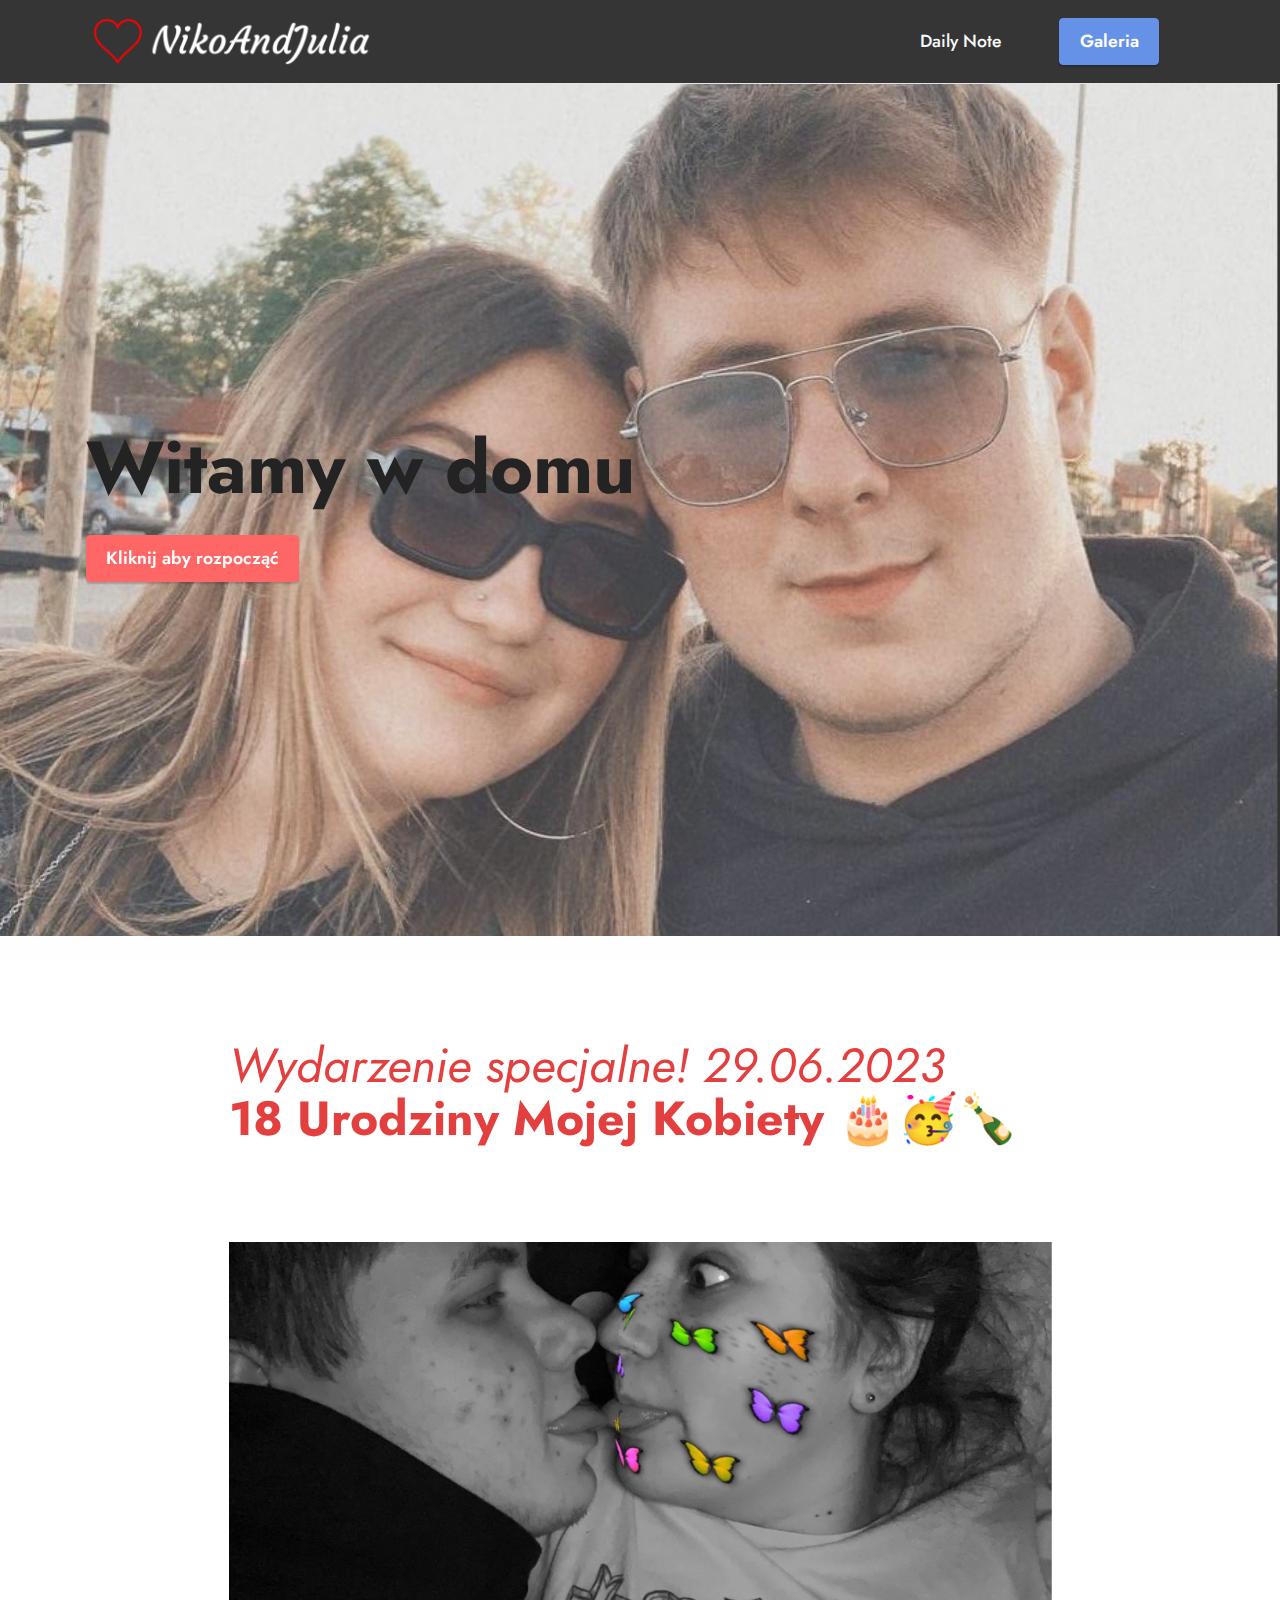
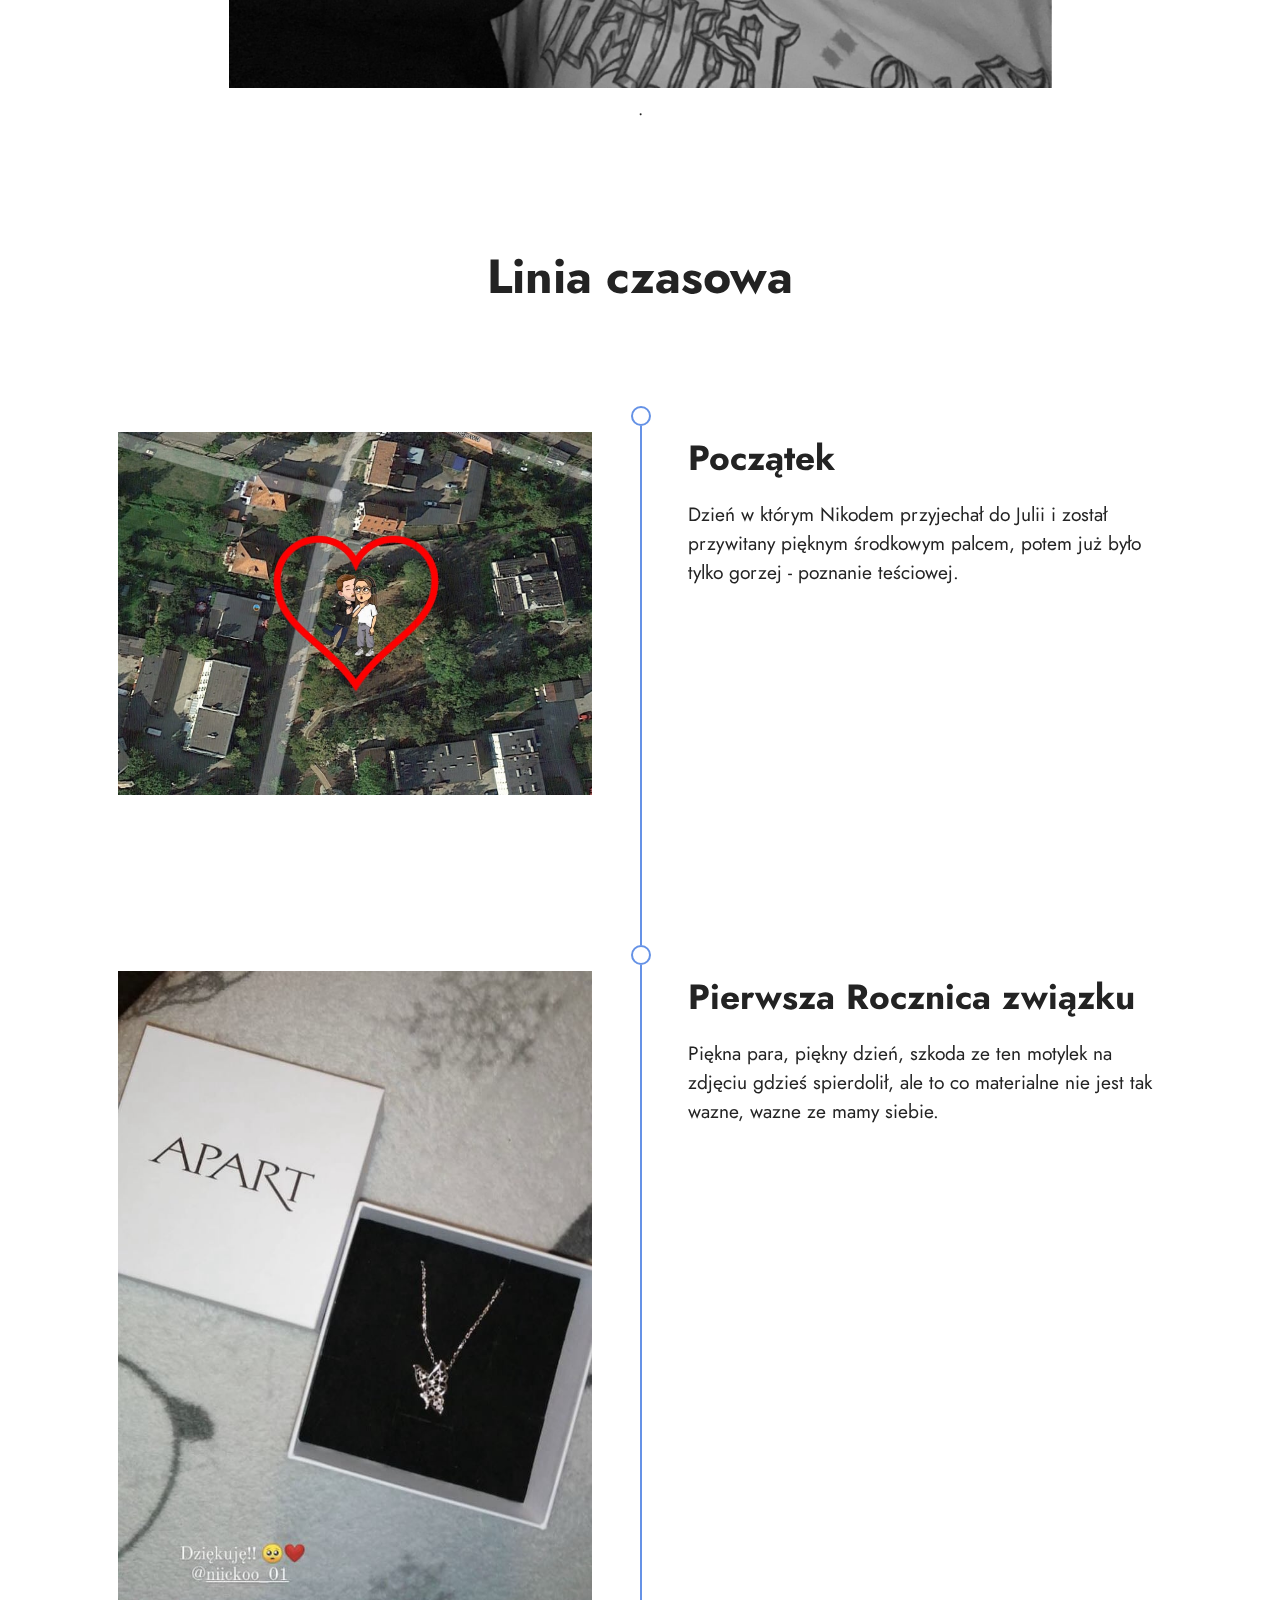
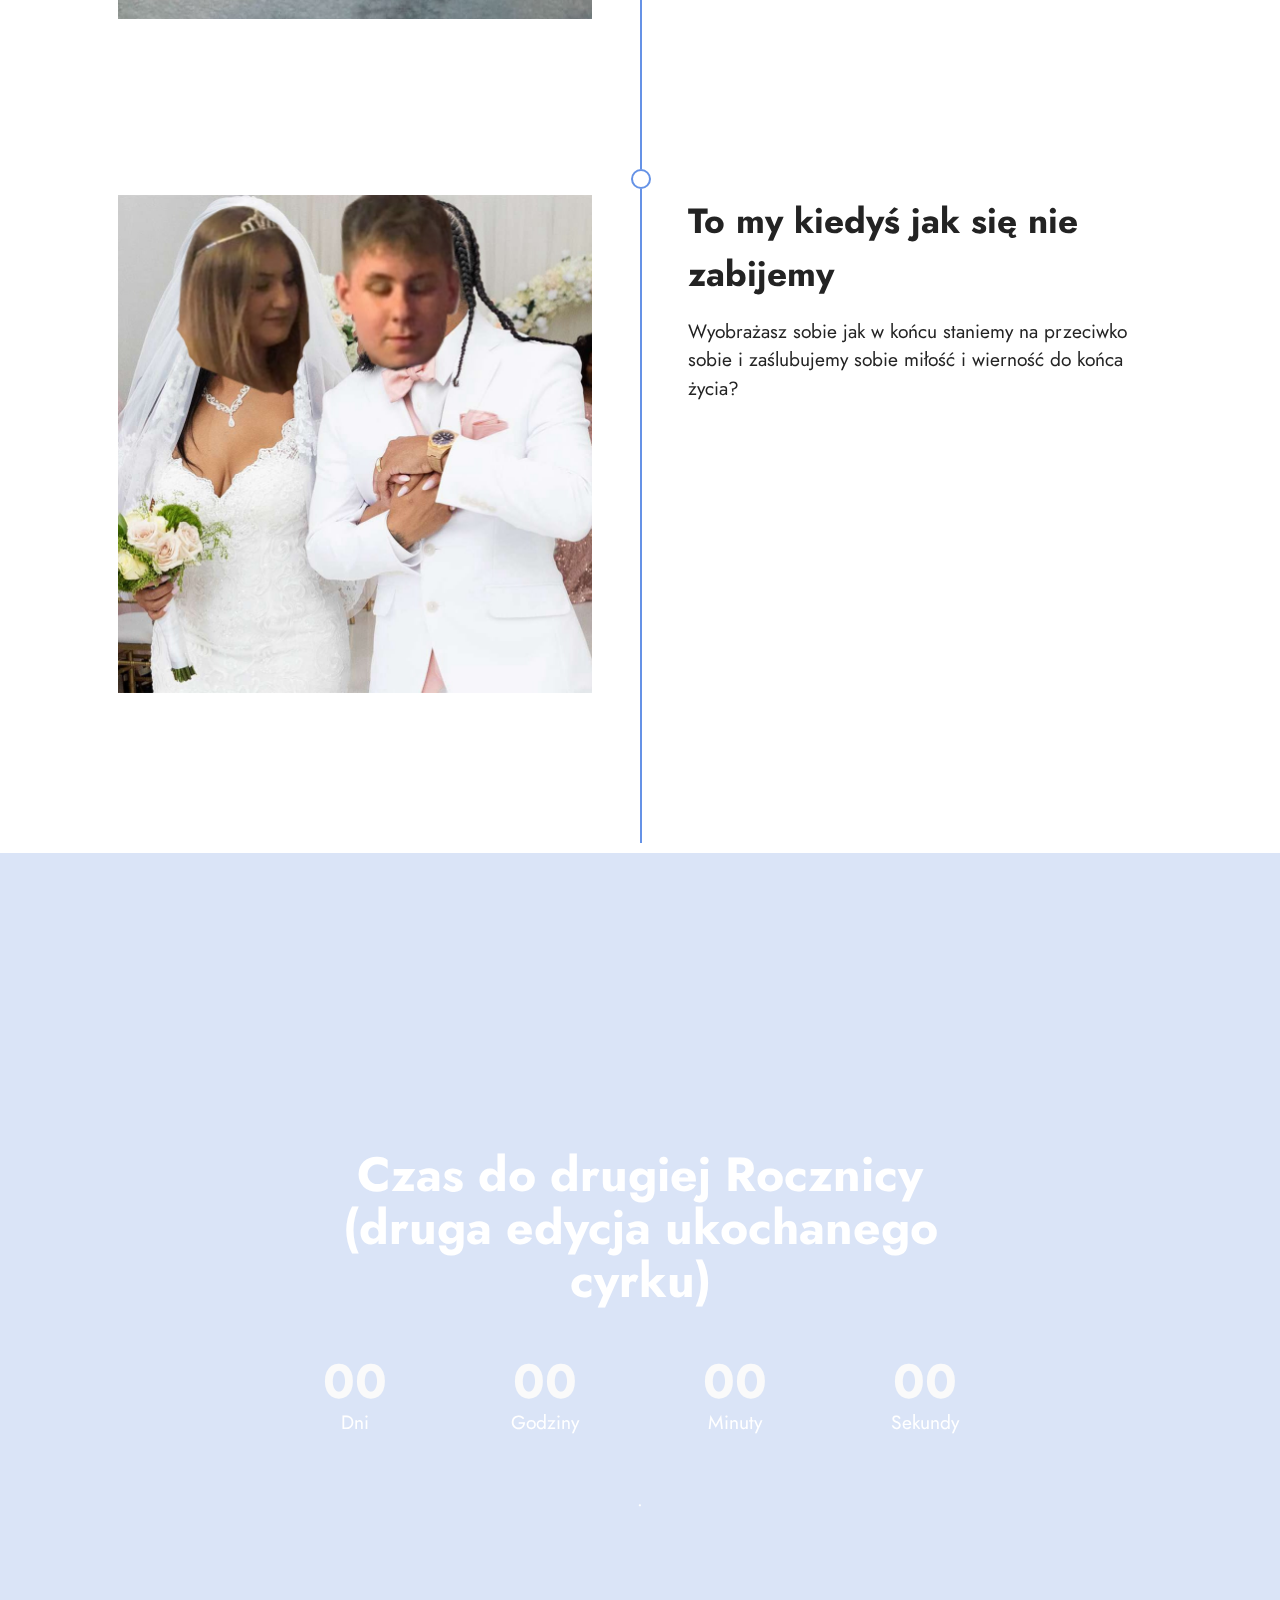
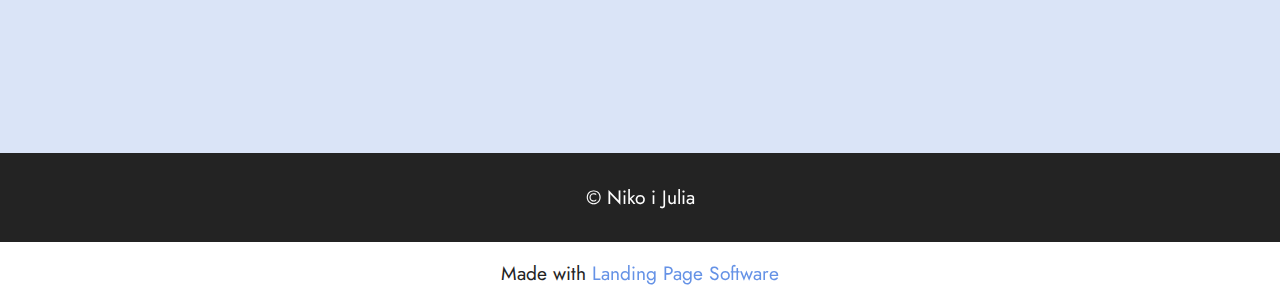
==== index.html @ 8219bb89 "Add files via upload" ====
<!DOCTYPE html>
<html  >
<head>
  <!-- Site made with Mobirise Website Builder v5.8.14, https://mobirise.com -->
  <meta charset="UTF-8">
  <meta http-equiv="X-UA-Compatible" content="IE=edge">
  <meta name="generator" content="Mobirise v5.8.14, mobirise.com">
  <meta name="viewport" content="width=device-width, initial-scale=1, minimum-scale=1">
  <link rel="shortcut icon" href="assets/images/heart-icon-red-hollow.svg-128x121.png" type="image/x-icon">
  <meta name="description" content="">
  
  
  <title>Home</title>
  <link rel="stylesheet" href="assets/bootstrap/css/bootstrap.min.css">
  <link rel="stylesheet" href="assets/bootstrap/css/bootstrap-grid.min.css">
  <link rel="stylesheet" href="assets/bootstrap/css/bootstrap-reboot.min.css">
  <link rel="stylesheet" href="assets/parallax/jarallax.css">
  <link rel="stylesheet" href="assets/dropdown/css/style.css">
  <link rel="stylesheet" href="assets/socicon/css/styles.css">
  <link rel="stylesheet" href="assets/theme/css/style.css">
  <link rel="preload" href="https://fonts.googleapis.com/css?family=Jost:100,200,300,400,500,600,700,800,900,100i,200i,300i,400i,500i,600i,700i,800i,900i&display=swap" as="style" onload="this.onload=null;this.rel='stylesheet'">
  <noscript><link rel="stylesheet" href="https://fonts.googleapis.com/css?family=Jost:100,200,300,400,500,600,700,800,900,100i,200i,300i,400i,500i,600i,700i,800i,900i&display=swap"></noscript>
  <link rel="preload" as="style" href="assets/mobirise/css/mbr-additional.css"><link rel="stylesheet" href="assets/mobirise/css/mbr-additional.css" type="text/css">

  
  
  
</head>
<body>
  
  <section data-bs-version="5.1" class="menu cid-s48OLK6784" once="menu" id="menu1-h">
    
    <nav class="navbar navbar-dropdown navbar-fixed-top navbar-expand-lg">
        <div class="container">
            <div class="navbar-brand">
                <span class="navbar-logo">
                    
                        <a href="index.html"><img src="assets/images/nowy-projekt-1-590x124.png" alt="" style="height: 3.8rem;"></a>
                    
                </span>
                <span class="navbar-caption-wrap"><a class="navbar-caption text-white display-7" href="https://mobiri.se"><br><br></a></span>
            </div>
            <button class="navbar-toggler" type="button" data-toggle="collapse" data-bs-toggle="collapse" data-target="#navbarSupportedContent" data-bs-target="#navbarSupportedContent" aria-controls="navbarNavAltMarkup" aria-expanded="false" aria-label="Toggle navigation">
                <div class="hamburger">
                    <span></span>
                    <span></span>
                    <span></span>
                    <span></span>
                </div>
            </button>
            <div class="collapse navbar-collapse" id="navbarSupportedContent">
                <ul class="navbar-nav nav-dropdown" data-app-modern-menu="true"><li class="nav-item"><a class="nav-link link text-white text-primary display-4" href="page2.html#header1-1b">Daily Note</a></li></ul>
                
                <div class="navbar-buttons mbr-section-btn"><a class="btn btn-primary display-4" href="page1.html">Galeria</a></div>
            </div>
        </div>
    </nav>

</section>

<section data-bs-version="5.1" class="header1 cid-tHrQjHKicg mbr-fullscreen mbr-parallax-background" id="header1-n">

    

    
    <div class="mbr-overlay" style="opacity: 0.2; background-color: rgb(250, 250, 250);"></div>

    <div class="container">
        <div class="row">
            <div class="col-12 col-lg-7">
                <h1 class="mbr-section-title mbr-fonts-style mb-3 display-1"><strong>Witamy w domu</strong></h1>
                
                
                <div class="mbr-section-btn mt-3"><a class="btn btn-secondary display-4" href="index.html#content1-8">Kliknij aby rozpocząć</a></div>
            </div>
        </div>
    </div>
</section>

<section data-bs-version="5.1" class="content1 cid-s48udlf8KU" id="content1-8">
    
    <div class="container">
        <div class="row justify-content-center">
            <div class="title col-12 col-md-9">
                <h3 class="mbr-section-title mbr-fonts-style align-center mb-4 display-2"><em>Wydarzenie specjalne!</em> <em>29.06.2023</em><br><strong>18 Urodziny Mojej Kobiety </strong>🎂🥳🍾<strong><em><br></em></strong></h3>
                <h4 class="mbr-section-subtitle align-center mbr-fonts-style mb-4 display-7"></h4>
                
            </div>
        </div>
    </div>
</section>

<section data-bs-version="5.1" class="image3 cid-s48upRUlSD" id="image3-9">
    

    

    <div class="container">
        <div class="row justify-content-center">
            <div class="col-12 col-lg-9">
                <div class="image-wrapper">
                    <img src="assets/images/352855498-302978312082008-1881946896962120597-n-1916x1040.jpeg" alt="Mobirise Website Builder">
                    <p class="mbr-description mbr-fonts-style mt-2 align-center display-4">.</p>
                </div>
            </div>
        </div>
    </div>
</section>

<section data-bs-version="5.1" class="timeline3 cid-tHrUlLh7Wu" id="timeline3-r">
    

    
    
    <div class="container">
        <div class="mbr-section-head">
            <h3 class="mbr-section-title mbr-fonts-style align-center mb-0 display-2">
                <strong>Linia czasowa</strong></h3>
            
        </div>
        <div class="timelines-container mt-4">
            <div class="row timeline-element first-separline mb-5">
                <div class="timeline-date col-12">
                    <div class="timeline-date-wrapper">
                        
                    </div>
                </div>
                <span class="iconBackground"></span>
                <div class="col-12 col-md-6">
                    <div class="image-wrapper">
                        <img src="assets/images/nowy-projekt-940x720.jpg" alt="" title="">
                    </div>
                </div>
                <div class="col-12 col-md-6">
                    <div class="timeline-text-wrapper">
                        <h4 class="mbr-timeline-title mbr-fonts-style mb-0 display-5">
                            <strong>Początek</strong></h4>
                        <p class="mbr-text mbr-fonts-style mt-3 mb-0 display-7">
                            Dzień w którym Nikodem przyjechał do Julii i został przywitany pięknym środkowym palcem, potem już było tylko gorzej - poznanie teściowej.</p>
                    </div>
                </div>
            </div>
            <div class="row timeline-element first-separline mb-5">
                <div class="timeline-date col-12">
                    <div class="timeline-date-wrapper">
                        
                    </div>
                </div>
                <span class="iconBackground"></span>
                <div class="col-12 col-md-6">
                    <div class="image-wrapper">
                        <img src="assets/images/353877523-229290753299985-8249056295115824375-n-750x1026.jpg" alt="" title="">
                    </div>
                </div>
                <div class="col-12 col-md-6">
                    <div class="timeline-text-wrapper">
                        <h4 class="mbr-timeline-title mbr-fonts-style mb-0 display-5">
                            <strong>Pierwsza Rocznica związku</strong></h4>
                        <p class="mbr-text mbr-fonts-style mt-3 mb-0 display-7">Piękna para, piękny dzień, szkoda ze ten motylek na zdjęciu gdzieś spierdolił, ale to co materialne nie jest tak wazne, wazne ze mamy siebie.</p>
                    </div>
                </div>
            </div>
            <div class="row timeline-element first-separline mb-5">
                <div class="timeline-date col-12">
                    <div class="timeline-date-wrapper">
                        
                    </div>
                </div>
                <span class="iconBackground"></span>
                <div class="col-12 col-md-6">
                    <div class="image-wrapper">
                        <img src="assets/images/international-nova-wedding-01-062023-0b094e054f3c41f298d1c3a506723b59-952x1000.jpg" alt="Przyszli niedoszli" title="">
                    </div>
                </div>
                <div class="col-12 col-md-6">
                    <div class="timeline-text-wrapper">
                        <h4 class="mbr-timeline-title mbr-fonts-style mb-0 display-5"><strong>To my kiedyś jak się nie zabijemy</strong></h4>
                        <p class="mbr-text mbr-fonts-style mt-3 mb-0 display-7">Wyobrażasz sobie jak w końcu staniemy na przeciwko sobie i zaślubujemy sobie miłość i wierność do końca życia?&nbsp;&nbsp;</p>
                    </div>
                </div>
            </div>
            
            
            
            
            
            
            
            
            
        </div>
    </div>
</section>

<section data-bs-version="5.1" class="countdown4 cid-tHrUcmeAkG mbr-fullscreen" data-bg-video="https://player.vimeo.com/video/840639714?autoplay=1&amp;loop=5" id="countdown4-p">
    

    <div class="mbr-fallback-image disabled"></div>
    <div class="mbr-overlay" style="opacity: 0.2; background-color: rgb(68, 121, 217);">
    </div>
    <div class="container">
        <div class="row justify-content-center">
            <div class="col-lg-8">
                <h3 class="mbr-section-title mb-5 align-center mbr-fonts-style display-2"><strong><br><br></strong><strong>Czas do drugiej Rocznicy (druga edycja ukochanego cyrku)</strong></h3>
                
                <div class="countdown-cont align-center mb-5">
                    <div class="daysCountdown col-xs-3 col-sm-3 col-md-3" title="Dni"></div>
                    <div class="hoursCountdown col-xs-3 col-sm-3 col-md-3" title="Godziny"></div>
                    <div class="minutesCountdown col-xs-3 col-sm-3 col-md-3" title="Minuty"></div>
                    <div class="secondsCountdown col-xs-3 col-sm-3 col-md-3" title="Sekundy"></div>
                    <div class="countdown" data-due-date="2023/11/21"></div>
                </div>
                <p class="mbr-text mb-5 align-center mbr-fonts-style display-7">.</p>
                
                
            </div>
        </div>
    </div>
</section>

<section data-bs-version="5.1" class="footer7 cid-tHrTSxOd1O" once="footers" id="footer7-o">

    

    

    <div class="container">
        <div class="media-container-row align-center mbr-white">
            <div class="col-12">
                <p class="mbr-text mb-0 mbr-fonts-style display-7">
                    © Niko i Julia</p>
            </div>
        </div>
    </div>
</section><section class="display-7" style="padding: 0;align-items: center;justify-content: center;flex-wrap: wrap;    align-content: center;display: flex;position: relative;height: 4rem;"><a href="https://mobiri.se/3036070" style="flex: 1 1;height: 4rem;position: absolute;width: 100%;z-index: 1;"><img alt="" style="height: 4rem;" src="[data-uri]"></a><p style="margin: 0;text-align: center;" class="display-7">Made with &#8204;</p><a style="z-index:1" href="https://mobirise.com/builder/landing-page-software.html">Landing Page Software</a></section><script src="assets/bootstrap/js/bootstrap.bundle.min.js"></script>  <script src="assets/parallax/jarallax.js"></script>  <script src="assets/smoothscroll/smooth-scroll.js"></script>  <script src="assets/ytplayer/index.js"></script>  <script src="assets/countdown/countdown.js"></script>  <script src="assets/vimeoplayer/player.js"></script>  <script src="assets/dropdown/js/navbar-dropdown.js"></script>  <script src="assets/theme/js/script.js"></script>  
  
  
</body>
</html>
---- assets/parallax/jarallax.css ----
.jarallax {
    position: relative;
    z-index: 0;
}
.jarallax > .jarallax-img {
    position: absolute;
    object-fit: cover;
    /* support for plugin https://github.com/bfred-it/object-fit-images */
    font-family: 'object-fit: cover;';
    top: 0;
    left: 0;
    width: 100%;
    height: 100%;
    z-index: -1;
}
---- assets/dropdown/css/style.css ----
.navbar-dropdown {
  left: 0;
  padding: 0;
  position: absolute;
  right: 0;
  top: 0;
  transition: all 0.45s ease;
  z-index: 1030;
  background: #282828; }
  .navbar-dropdown .navbar-logo {
    margin-right: 0.8rem;
    transition: margin 0.3s ease-in-out;
    vertical-align: middle; }
    .navbar-dropdown .navbar-logo img {
      height: 3.125rem;
      transition: all 0.3s ease-in-out; }
    .navbar-dropdown .navbar-logo.mbr-iconfont {
      font-size: 3.125rem;
      line-height: 3.125rem; }
  .navbar-dropdown .navbar-caption {
    font-weight: 700;
    white-space: normal;
    vertical-align: -4px;
    line-height: 3.125rem !important; }
    .navbar-dropdown .navbar-caption, .navbar-dropdown .navbar-caption:hover {
      color: inherit;
      text-decoration: none; }
  .navbar-dropdown .mbr-iconfont + .navbar-caption {
    vertical-align: -1px; }
  .navbar-dropdown.navbar-fixed-top {
    position: fixed; }
  .navbar-dropdown .navbar-brand span {
    vertical-align: -4px; }
  .navbar-dropdown.bg-color.transparent {
    background: none; }
  .navbar-dropdown.navbar-short .navbar-brand {
    padding: 0.625rem 0; }
    .navbar-dropdown.navbar-short .navbar-brand span {
      vertical-align: -1px; }
  .navbar-dropdown.navbar-short .navbar-caption {
    line-height: 2.375rem !important;
    vertical-align: -2px; }
  .navbar-dropdown.navbar-short .navbar-logo {
    margin-right: 0.5rem; }
    .navbar-dropdown.navbar-short .navbar-logo img {
      height: 2.375rem; }
    .navbar-dropdown.navbar-short .navbar-logo.mbr-iconfont {
      font-size: 2.375rem;
      line-height: 2.375rem; }
  .navbar-dropdown.navbar-short .mbr-table-cell {
    height: 3.625rem; }
  .navbar-dropdown .navbar-close {
    left: 0.6875rem;
    position: fixed;
    top: 0.75rem;
    z-index: 1000; }
  .navbar-dropdown .hamburger-icon {
    content: "";
    display: inline-block;
    vertical-align: middle;
    width: 16px;
    -webkit-box-shadow: 0 -6px 0 1px #282828,0 0 0 1px #282828,0 6px 0 1px #282828;
    -moz-box-shadow: 0 -6px 0 1px #282828,0 0 0 1px #282828,0 6px 0 1px #282828;
    box-shadow: 0 -6px 0 1px #282828,0 0 0 1px #282828,0 6px 0 1px #282828; }

.dropdown-menu .dropdown-toggle[data-toggle="dropdown-submenu"]::after {
  border-bottom: 0.35em solid transparent;
  border-left: 0.35em solid;
  border-right: 0;
  border-top: 0.35em solid transparent;
  margin-left: 0.3rem; }

.dropdown-menu .dropdown-item:focus {
  outline: 0; }

.nav-dropdown {
  font-size: 0.75rem;
  font-weight: 500;
  height: auto !important; }
  .nav-dropdown .nav-btn {
    padding-left: 1rem; }
  .nav-dropdown .link {
    margin: .667em 1.667em;
    font-weight: 500;
    padding: 0;
    transition: color .2s ease-in-out; }
    .nav-dropdown .link.dropdown-toggle {
      margin-right: 2.583em; }
      .nav-dropdown .link.dropdown-toggle::after {
        margin-left: .25rem;
        border-top: 0.35em solid;
        border-right: 0.35em solid transparent;
        border-left: 0.35em solid transparent;
        border-bottom: 0; }
      .nav-dropdown .link.dropdown-toggle[aria-expanded="true"] {
        margin: 0;
        padding: 0.667em 3.263em  0.667em 1.667em; }
  .nav-dropdown .link::after,
  .nav-dropdown .dropdown-item::after {
    color: inherit; }
  .nav-dropdown .btn {
    font-size: 0.75rem;
    font-weight: 700;
    letter-spacing: 0;
    margin-bottom: 0;
    padding-left: 1.25rem;
    padding-right: 1.25rem; }
  .nav-dropdown .dropdown-menu {
    border-radius: 0;
    border: 0;
    left: 0;
    margin: 0;
    padding-bottom: 1.25rem;
    padding-top: 1.25rem;
    position: relative; }
  .nav-dropdown .dropdown-submenu {
    margin-left: 0.125rem;
    top: 0; }
  .nav-dropdown .dropdown-item {
    font-weight: 500;
    line-height: 2;
    padding: 0.3846em 4.615em 0.3846em 1.5385em;
    position: relative;
    transition: color .2s ease-in-out, background-color .2s ease-in-out; }
    .nav-dropdown .dropdown-item::after {
      margin-top: -0.3077em;
      position: absolute;
      right: 1.1538em;
      top: 50%; }
    .nav-dropdown .dropdown-item:focus, .nav-dropdown .dropdown-item:hover {
      background: none; }

@media (max-width: 767px) {
  .nav-dropdown.navbar-toggleable-sm {
    bottom: 0;
    display: none;
    left: 0;
    overflow-x: hidden;
    position: fixed;
    top: 0;
    transform: translateX(-100%);
    -ms-transform: translateX(-100%);
    -webkit-transform: translateX(-100%);
    width: 18.75rem;
    z-index: 999; } }
.nav-dropdown.navbar-toggleable-xl {
  bottom: 0;
  display: none;
  left: 0;
  overflow-x: hidden;
  position: fixed;
  top: 0;
  transform: translateX(-100%);
  -ms-transform: translateX(-100%);
  -webkit-transform: translateX(-100%);
  width: 18.75rem;
  z-index: 999; }

.nav-dropdown-sm {
  display: block !important;
  overflow-x: hidden;
  overflow: auto;
  padding-top: 3.875rem; }
  .nav-dropdown-sm::after {
    content: "";
    display: block;
    height: 3rem;
    width: 100%; }
  .nav-dropdown-sm.collapse.in ~ .navbar-close {
    display: block !important; }
  .nav-dropdown-sm.collapsing, .nav-dropdown-sm.collapse.in {
    transform: translateX(0);
    -ms-transform: translateX(0);
    -webkit-transform: translateX(0);
    transition: all 0.25s ease-out;
    -webkit-transition: all 0.25s ease-out;
    background: #282828; }
  .nav-dropdown-sm.collapsing[aria-expanded="false"] {
    transform: translateX(-100%);
    -ms-transform: translateX(-100%);
    -webkit-transform: translateX(-100%); }
  .nav-dropdown-sm .nav-item {
    display: block;
    margin-left: 0 !important;
    padding-left: 0; }
  .nav-dropdown-sm .link,
  .nav-dropdown-sm .dropdown-item {
    border-top: 1px dotted rgba(255, 255, 255, 0.1);
    font-size: 0.8125rem;
    line-height: 1.6;
    margin: 0 !important;
    padding: 0.875rem 2.4rem 0.875rem 1.5625rem !important;
    position: relative;
    white-space: normal; }
    .nav-dropdown-sm .link:focus, .nav-dropdown-sm .link:hover,
    .nav-dropdown-sm .dropdown-item:focus,
    .nav-dropdown-sm .dropdown-item:hover {
      background: rgba(0, 0, 0, 0.2) !important;
      color: #c0a375; }
  .nav-dropdown-sm .nav-btn {
    position: relative;
    padding: 1.5625rem 1.5625rem 0 1.5625rem; }
    .nav-dropdown-sm .nav-btn::before {
      border-top: 1px dotted rgba(255, 255, 255, 0.1);
      content: "";
      left: 0;
      position: absolute;
      top: 0;
      width: 100%; }
    .nav-dropdown-sm .nav-btn + .nav-btn {
      padding-top: 0.625rem; }
      .nav-dropdown-sm .nav-btn + .nav-btn::before {
        display: none; }
  .nav-dropdown-sm .btn {
    padding: 0.625rem 0; }
  .nav-dropdown-sm .dropdown-toggle[data-toggle="dropdown-submenu"]::after {
    margin-left: .25rem;
    border-top: 0.35em solid;
    border-right: 0.35em solid transparent;
    border-left: 0.35em solid transparent;
    border-bottom: 0; }
  .nav-dropdown-sm .dropdown-toggle[data-toggle="dropdown-submenu"][aria-expanded="true"]::after {
    border-top: 0;
    border-right: 0.35em solid transparent;
    border-left: 0.35em solid transparent;
    border-bottom: 0.35em solid; }
  .nav-dropdown-sm .dropdown-menu {
    margin: 0;
    padding: 0;
    position: relative;
    top: 0;
    left: 0;
    width: 100%;
    border: 0;
    float: none;
    border-radius: 0;
    background: none; }
  .nav-dropdown-sm .dropdown-submenu {
    left: 100%;
    margin-left: 0.125rem;
    margin-top: -1.25rem;
    top: 0; }

.navbar-toggleable-sm .nav-dropdown .dropdown-menu {
  position: absolute; }

.navbar-toggleable-sm .nav-dropdown .dropdown-submenu {
  left: 100%;
  margin-left: 0.125rem;
  margin-top: -1.25rem;
  top: 0; }

.navbar-toggleable-sm.opened .nav-dropdown .dropdown-menu {
  position: relative; }

.navbar-toggleable-sm.opened .nav-dropdown .dropdown-submenu {
  left: 0;
  margin-left: 00rem;
  margin-top: 0rem;
  top: 0; }

.is-builder .nav-dropdown.collapsing {
  transition: none !important; }
---- assets/socicon/css/styles.css ----
@charset "UTF-8";

@font-face {
  font-family: 'Socicon';
  src:  url('../fonts/socicon.eot');
  src:  url('../fonts/socicon.eot?#iefix') format('embedded-opentype'),
    url('../fonts/socicon.woff2') format('woff2'),
    url('../fonts/socicon.ttf') format('truetype'),
    url('../fonts/socicon.woff') format('woff'),
    url('../fonts/socicon.svg#socicon') format('svg');
  font-weight: normal;
  font-style: normal;
  font-display: swap;
}

[data-icon]:before {
  font-family: "socicon" !important;
  content: attr(data-icon);
  font-style: normal !important;
  font-weight: normal !important;
  font-variant: normal !important;
  text-transform: none !important;
  speak: none;
  line-height: 1;
  -webkit-font-smoothing: antialiased;
  -moz-osx-font-smoothing: grayscale;
}

[class^="socicon-"], [class*=" socicon-"] {
  /* use !important to prevent issues with browser extensions that change fonts */
  font-family: 'Socicon' !important;
  speak: none;
  font-style: normal;
  font-weight: normal;
  font-variant: normal;
  text-transform: none;
  line-height: 1;

  /* Better Font Rendering =========== */
  -webkit-font-smoothing: antialiased;
  -moz-osx-font-smoothing: grayscale;
}

.socicon-eitaa:before {
  content: "\e97c";
}
.socicon-soroush:before {
  content: "\e97d";
}
.socicon-bale:before {
  content: "\e97e";
}
.socicon-zazzle:before {
  content: "\e97b";
}
.socicon-society6:before {
  content: "\e97a";
}
.socicon-redbubble:before {
  content: "\e979";
}
.socicon-avvo:before {
  content: "\e978";
}
.socicon-stitcher:before {
  content: "\e977";
}
.socicon-googlehangouts:before {
  content: "\e974";
}
.socicon-dlive:before {
  content: "\e975";
}
.socicon-vsco:before {
  content: "\e976";
}
.socicon-flipboard:before {
  content: "\e973";
}
.socicon-ubuntu:before {
  content: "\e958";
}
.socicon-artstation:before {
  content: "\e959";
}
.socicon-invision:before {
  content: "\e95a";
}
.socicon-torial:before {
  content: "\e95b";
}
.socicon-collectorz:before {
  content: "\e95c";
}
.socicon-seenthis:before {
  content: "\e95d";
}
.socicon-googleplaymusic:before {
  content: "\e95e";
}
.socicon-debian:before {
  content: "\e95f";
}
.socicon-filmfreeway:before {
  content: "\e960";
}
.socicon-gnome:before {
  content: "\e961";
}
.socicon-itchio:before {
  content: "\e962";
}
.socicon-jamendo:before {
  content: "\e963";
}
.socicon-mix:before {
  content: "\e964";
}
.socicon-sharepoint:before {
  content: "\e965";
}
.socicon-tinder:before {
  content: "\e966";
}
.socicon-windguru:before {
  content: "\e967";
}
.socicon-cdbaby:before {
  content: "\e968";
}
.socicon-elementaryos:before {
  content: "\e969";
}
.socicon-stage32:before {
  content: "\e96a";
}
.socicon-tiktok:before {
  content: "\e96b";
}
.socicon-gitter:before {
  content: "\e96c";
}
.socicon-letterboxd:before {
  content: "\e96d";
}
.socicon-threema:before {
  content: "\e96e";
}
.socicon-splice:before {
  content: "\e96f";
}
.socicon-metapop:before {
  content: "\e970";
}
.socicon-naver:before {
  content: "\e971";
}
.socicon-remote:before {
  content: "\e972";
}
.socicon-internet:before {
  content: "\e957";
}
.socicon-moddb:before {
  content: "\e94b";
}
.socicon-indiedb:before {
  content: "\e94c";
}
.socicon-traxsource:before {
  content: "\e94d";
}
.socicon-gamefor:before {
  content: "\e94e";
}
.socicon-pixiv:before {
  content: "\e94f";
}
.socicon-myanimelist:before {
  content: "\e950";
}
.socicon-blackberry:before {
  content: "\e951";
}
.socicon-wickr:before {
  content: "\e952";
}
.socicon-spip:before {
  content: "\e953";
}
.socicon-napster:before {
  content: "\e954";
}
.socicon-beatport:before {
  content: "\e955";
}
.socicon-hackerone:before {
  content: "\e956";
}
.socicon-hackernews:before {
  content: "\e946";
}
.socicon-smashwords:before {
  content: "\e947";
}
.socicon-kobo:before {
  content: "\e948";
}
.socicon-bookbub:before {
  content: "\e949";
}
.socicon-mailru:before {
  content: "\e94a";
}
.socicon-gitlab:before {
  content: "\e945";
}
.socicon-instructables:before {
  content: "\e944";
}
.socicon-portfolio:before {
  content: "\e943";
}
.socicon-codered:before {
  content: "\e940";
}
.socicon-origin:before {
  content: "\e941";
}
.socicon-nextdoor:before {
  content: "\e942";
}
.socicon-udemy:before {
  content: "\e93f";
}
.socicon-livemaster:before {
  content: "\e93e";
}
.socicon-crunchbase:before {
  content: "\e93b";
}
.socicon-homefy:before {
  content: "\e93c";
}
.socicon-calendly:before {
  content: "\e93d";
}
.socicon-realtor:before {
  content: "\e90f";
}
.socicon-tidal:before {
  content: "\e910";
}
.socicon-qobuz:before {
  content: "\e911";
}
.socicon-natgeo:before {
  content: "\e912";
}
.socicon-mastodon:before {
  content: "\e913";
}
.socicon-unsplash:before {
  content: "\e914";
}
.socicon-homeadvisor:before {
  content: "\e915";
}
.socicon-angieslist:before {
  content: "\e916";
}
.socicon-codepen:before {
  content: "\e917";
}
.socicon-slack:before {
  content: "\e918";
}
.socicon-openaigym:before {
  content: "\e919";
}
.socicon-logmein:before {
  content: "\e91a";
}
.socicon-fiverr:before {
  content: "\e91b";
}
.socicon-gotomeeting:before {
  content: "\e91c";
}
.socicon-aliexpress:before {
  content: "\e91d";
}
.socicon-guru:before {
  content: "\e91e";
}
.socicon-appstore:before {
  content: "\e91f";
}
.socicon-homes:before {
  content: "\e920";
}
.socicon-zoom:before {
  content: "\e921";
}
.socicon-alibaba:before {
  content: "\e922";
}
.socicon-craigslist:before {
  content: "\e923";
}
.socicon-wix:before {
  content: "\e924";
}
.socicon-redfin:before {
  content: "\e925";
}
.socicon-googlecalendar:before {
  content: "\e926";
}
.socicon-shopify:before {
  content: "\e927";
}
.socicon-freelancer:before {
  content: "\e928";
}
.socicon-seedrs:before {
  content: "\e929";
}
.socicon-bing:before {
  content: "\e92a";
}
.socicon-doodle:before {
  content: "\e92b";
}
.socicon-bonanza:before {
  content: "\e92c";
}
.socicon-squarespace:before {
  content: "\e92d";
}
.socicon-toptal:before {
  content: "\e92e";
}
.socicon-gust:before {
  content: "\e92f";
}
.socicon-ask:before {
  content: "\e930";
}
.socicon-trulia:before {
  content: "\e931";
}
.socicon-loomly:before {
  content: "\e932";
}
.socicon-ghost:before {
  content: "\e933";
}
.socicon-upwork:before {
  content: "\e934";
}
.socicon-fundable:before {
  content: "\e935";
}
.socicon-booking:before {
  content: "\e936";
}
.socicon-googlemaps:before {
  content: "\e937";
}
.socicon-zillow:before {
  content: "\e938";
}
.socicon-niconico:before {
  content: "\e939";
}
.socicon-toneden:before {
  content: "\e93a";
}
.socicon-augment:before {
  content: "\e908";
}
.socicon-bitbucket:before {
  content: "\e909";
}
.socicon-fyuse:before {
  content: "\e90a";
}
.socicon-yt-gaming:before {
  content: "\e90b";
}
.socicon-sketchfab:before {
  content: "\e90c";
}
.socicon-mobcrush:before {
  content: "\e90d";
}
.socicon-microsoft:before {
  content: "\e90e";
}
.socicon-pandora:before {
  content: "\e907";
}
.socicon-messenger:before {
  content: "\e906";
}
.socicon-gamewisp:before {
  content: "\e905";
}
.socicon-bloglovin:before {
  content: "\e904";
}
.socicon-tunein:before {
  content: "\e903";
}
.socicon-gamejolt:before {
  content: "\e901";
}
.socicon-trello:before {
  content: "\e902";
}
.socicon-spreadshirt:before {
  content: "\e900";
}
.socicon-500px:before {
  content: "\e000";
}
.socicon-8tracks:before {
  content: "\e001";
}
.socicon-airbnb:before {
  content: "\e002";
}
.socicon-alliance:before {
  content: "\e003";
}
.socicon-amazon:before {
  content: "\e004";
}
.socicon-amplement:before {
  content: "\e005";
}
.socicon-android:before {
  content: "\e006";
}
.socicon-angellist:before {
  content: "\e007";
}
.socicon-apple:before {
  content: "\e008";
}
.socicon-appnet:before {
  content: "\e009";
}
.socicon-baidu:before {
  content: "\e00a";
}
.socicon-bandcamp:before {
  content: "\e00b";
}
.socicon-battlenet:before {
  content: "\e00c";
}
.socicon-mixer:before {
  content: "\e00d";
}
.socicon-bebee:before {
  content: "\e00e";
}
.socicon-bebo:before {
  content: "\e00f";
}
.socicon-behance:before {
  content: "\e010";
}
.socicon-blizzard:before {
  content: "\e011";
}
.socicon-blogger:before {
  content: "\e012";
}
.socicon-buffer:before {
  content: "\e013";
}
.socicon-chrome:before {
  content: "\e014";
}
.socicon-coderwall:before {
  content: "\e015";
}
.socicon-curse:before {
  content: "\e016";
}
.socicon-dailymotion:before {
  content: "\e017";
}
.socicon-deezer:before {
  content: "\e018";
}
.socicon-delicious:before {
  content: "\e019";
}
.socicon-deviantart:before {
  content: "\e01a";
}
.socicon-diablo:before {
  content: "\e01b";
}
.socicon-digg:before {
  content: "\e01c";
}
.socicon-discord:before {
  content: "\e01d";
}
.socicon-disqus:before {
  content: "\e01e";
}
.socicon-douban:before {
  content: "\e01f";
}
.socicon-draugiem:before {
  content: "\e020";
}
.socicon-dribbble:before {
  content: "\e021";
}
.socicon-drupal:before {
  content: "\e022";
}
.socicon-ebay:before {
  content: "\e023";
}
.socicon-ello:before {
  content: "\e024";
}
.socicon-endomodo:before {
  content: "\e025";
}
.socicon-envato:before {
  content: "\e026";
}
.socicon-etsy:before {
  content: "\e027";
}
.socicon-facebook:before {
  content: "\e028";
}
.socicon-feedburner:before {
  content: "\e029";
}
.socicon-filmweb:before {
  content: "\e02a";
}
.socicon-firefox:before {
  content: "\e02b";
}
.socicon-flattr:before {
  content: "\e02c";
}
.socicon-flickr:before {
  content: "\e02d";
}
.socicon-formulr:before {
  content: "\e02e";
}
.socicon-forrst:before {
  content: "\e02f";
}
.socicon-foursquare:before {
  content: "\e030";
}
.socicon-friendfeed:before {
  content: "\e031";
}
.socicon-github:before {
  content: "\e032";
}
.socicon-goodreads:before {
  content: "\e033";
}
.socicon-google:before {
  content: "\e034";
}
.socicon-googlescholar:before {
  content: "\e035";
}
.socicon-googlegroups:before {
  content: "\e036";
}
.socicon-googlephotos:before {
  content: "\e037";
}
.socicon-googleplus:before {
  content: "\e038";
}
.socicon-grooveshark:before {
  content: "\e039";
}
.socicon-hackerrank:before {
  content: "\e03a";
}
.socicon-hearthstone:before {
  content: "\e03b";
}
.socicon-hellocoton:before {
  content: "\e03c";
}
.socicon-heroes:before {
  content: "\e03d";
}
.socicon-smashcast:before {
  content: "\e03e";
}
.socicon-horde:before {
  content: "\e03f";
}
.socicon-houzz:before {
  content: "\e040";
}
.socicon-icq:before {
  content: "\e041";
}
.socicon-identica:before {
  content: "\e042";
}
.socicon-imdb:before {
  content: "\e043";
}
.socicon-instagram:before {
  content: "\e044";
}
.socicon-issuu:before {
  content: "\e045";
}
.socicon-istock:before {
  content: "\e046";
}
.socicon-itunes:before {
  content: "\e047";
}
.socicon-keybase:before {
  content: "\e048";
}
.socicon-lanyrd:before {
  content: "\e049";
}
.socicon-lastfm:before {
  content: "\e04a";
}
.socicon-line:before {
  content: "\e04b";
}
.socicon-linkedin:before {
  content: "\e04c";
}
.socicon-livejournal:before {
  content: "\e04d";
}
.socicon-lyft:before {
  content: "\e04e";
}
.socicon-macos:before {
  content: "\e04f";
}
.socicon-mail:before {
  content: "\e050";
}
.socicon-medium:before {
  content: "\e051";
}
.socicon-meetup:before {
  content: "\e052";
}
.socicon-mixcloud:before {
  content: "\e053";
}
.socicon-modelmayhem:before {
  content: "\e054";
}
.socicon-mumble:before {
  content: "\e055";
}
.socicon-myspace:before {
  content: "\e056";
}
.socicon-newsvine:before {
  content: "\e057";
}
.socicon-nintendo:before {
  content: "\e058";
}
.socicon-npm:before {
  content: "\e059";
}
.socicon-odnoklassniki:before {
  content: "\e05a";
}
.socicon-openid:before {
  content: "\e05b";
}
.socicon-opera:before {
  content: "\e05c";
}
.socicon-outlook:before {
  content: "\e05d";
}
.socicon-overwatch:before {
  content: "\e05e";
}
.socicon-patreon:before {
  content: "\e05f";
}
.socicon-paypal:before {
  content: "\e060";
}
.socicon-periscope:before {
  content: "\e061";
}
.socicon-persona:before {
  content: "\e062";
}
.socicon-pinterest:before {
  content: "\e063";
}
.socicon-play:before {
  content: "\e064";
}
.socicon-player:before {
  content: "\e065";
}
.socicon-playstation:before {
  content: "\e066";
}
.socicon-pocket:before {
  content: "\e067";
}
.socicon-qq:before {
  content: "\e068";
}
.socicon-quora:before {
  content: "\e069";
}
.socicon-raidcall:before {
  content: "\e06a";
}
.socicon-ravelry:before {
  content: "\e06b";
}
.socicon-reddit:before {
  content: "\e06c";
}
.socicon-renren:before {
  content: "\e06d";
}
.socicon-researchgate:before {
  content: "\e06e";
}
.socicon-residentadvisor:before {
  content: "\e06f";
}
.socicon-reverbnation:before {
  content: "\e070";
}
.socicon-rss:before {
  content: "\e071";
}
.socicon-sharethis:before {
  content: "\e072";
}
.socicon-skype:before {
  content: "\e073";
}
.socicon-slideshare:before {
  content: "\e074";
}
.socicon-smugmug:before {
  content: "\e075";
}
.socicon-snapchat:before {
  content: "\e076";
}
.socicon-songkick:before {
  content: "\e077";
}
.socicon-soundcloud:before {
  content: "\e078";
}
.socicon-spotify:before {
  content: "\e079";
}
.socicon-stackexchange:before {
  content: "\e07a";
}
.socicon-stackoverflow:before {
  content: "\e07b";
}
.socicon-starcraft:before {
  content: "\e07c";
}
.socicon-stayfriends:before {
  content: "\e07d";
}
.socicon-steam:before {
  content: "\e07e";
}
.socicon-storehouse:before {
  content: "\e07f";
}
.socicon-strava:before {
  content: "\e080";
}
.socicon-streamjar:before {
  content: "\e081";
}
.socicon-stumbleupon:before {
  content: "\e082";
}
.socicon-swarm:before {
  content: "\e083";
}
.socicon-teamspeak:before {
  content: "\e084";
}
.socicon-teamviewer:before {
  content: "\e085";
}
.socicon-technorati:before {
  content: "\e086";
}
.socicon-telegram:before {
  content: "\e087";
}
.socicon-tripadvisor:before {
  content: "\e088";
}
.socicon-tripit:before {
  content: "\e089";
}
.socicon-triplej:before {
  content: "\e08a";
}
.socicon-tumblr:before {
  content: "\e08b";
}
.socicon-twitch:before {
  content: "\e08c";
}
.socicon-twitter:before {
  content: "\e08d";
}
.socicon-uber:before {
  content: "\e08e";
}
.socicon-ventrilo:before {
  content: "\e08f";
}
.socicon-viadeo:before {
  content: "\e090";
}
.socicon-viber:before {
  content: "\e091";
}
.socicon-viewbug:before {
  content: "\e092";
}
.socicon-vimeo:before {
  content: "\e093";
}
.socicon-vine:before {
  content: "\e094";
}
.socicon-vkontakte:before {
  content: "\e095";
}
.socicon-warcraft:before {
  content: "\e096";
}
.socicon-wechat:before {
  content: "\e097";
}
.socicon-weibo:before {
  content: "\e098";
}
.socicon-whatsapp:before {
  content: "\e099";
}
.socicon-wikipedia:before {
  content: "\e09a";
}
.socicon-windows:before {
  content: "\e09b";
}
.socicon-wordpress:before {
  content: "\e09c";
}
.socicon-wykop:before {
  content: "\e09d";
}
.socicon-xbox:before {
  content: "\e09e";
}
.socicon-xing:before {
  content: "\e09f";
}
.socicon-yahoo:before {
  content: "\e0a0";
}
.socicon-yammer:before {
  content: "\e0a1";
}
.socicon-yandex:before {
  content: "\e0a2";
}
.socicon-yelp:before {
  content: "\e0a3";
}
.socicon-younow:before {
  content: "\e0a4";
}
.socicon-youtube:before {
  content: "\e0a5";
}
.socicon-zapier:before {
  content: "\e0a6";
}
.socicon-zerply:before {
  content: "\e0a7";
}
.socicon-zomato:before {
  content: "\e0a8";
}
.socicon-zynga:before {
  content: "\e0a9";
}
---- assets/theme/css/style.css ----
@charset "UTF-8";
section {
  background-color: #ffffff;
}

body {
  font-style: normal;
  line-height: 1.5;
  font-weight: 400;
  color: #232323;
  position: relative;
}

button {
  background-color: transparent;
  border-color: transparent;
}

section,
.container,
.container-fluid {
  position: relative;
  word-wrap: break-word;
}

a.mbr-iconfont:hover {
  text-decoration: none;
}

.article .lead p,
.article .lead ul,
.article .lead ol,
.article .lead pre,
.article .lead blockquote {
  margin-bottom: 0;
}

a {
  font-style: normal;
  font-weight: 400;
  cursor: pointer;
}
a, a:hover {
  text-decoration: none;
}

.mbr-section-title {
  font-style: normal;
  line-height: 1.3;
}

.mbr-section-subtitle {
  line-height: 1.3;
}

.mbr-text {
  font-style: normal;
  line-height: 1.7;
}

h1,
h2,
h3,
h4,
h5,
h6,
.display-1,
.display-2,
.display-4,
.display-5,
.display-7,
span,
p,
a {
  line-height: 1;
  word-break: break-word;
  word-wrap: break-word;
  font-weight: 400;
}

b,
strong {
  font-weight: bold;
}

input:-webkit-autofill, input:-webkit-autofill:hover, input:-webkit-autofill:focus, input:-webkit-autofill:active {
  transition-delay: 9999s;
  -webkit-transition-property: background-color, color;
  transition-property: background-color, color;
}

textarea[type=hidden] {
  display: none;
}

section {
  background-position: 50% 50%;
  background-repeat: no-repeat;
  background-size: cover;
}
section .mbr-background-video,
section .mbr-background-video-preview {
  position: absolute;
  bottom: 0;
  left: 0;
  right: 0;
  top: 0;
}

.hidden {
  visibility: hidden;
}

.mbr-z-index20 {
  z-index: 20;
}

/*! Base colors */
.mbr-white {
  color: #ffffff;
}

.mbr-black {
  color: #111111;
}

.mbr-bg-white {
  background-color: #ffffff;
}

.mbr-bg-black {
  background-color: #000000;
}

/*! Text-aligns */
.align-left {
  text-align: left;
}

.align-center {
  text-align: center;
}

.align-right {
  text-align: right;
}

/*! Font-weight  */
.mbr-light {
  font-weight: 300;
}

.mbr-regular {
  font-weight: 400;
}

.mbr-semibold {
  font-weight: 500;
}

.mbr-bold {
  font-weight: 700;
}

/*! Media  */
.media-content {
  flex-basis: 100%;
}

.media-container-row {
  display: flex;
  flex-direction: row;
  flex-wrap: wrap;
  justify-content: center;
  align-content: center;
  align-items: start;
}
.media-container-row .media-size-item {
  width: 400px;
}

.media-container-column {
  display: flex;
  flex-direction: column;
  flex-wrap: wrap;
  justify-content: center;
  align-content: center;
  align-items: stretch;
}
.media-container-column > * {
  width: 100%;
}

@media (min-width: 992px) {
  .media-container-row {
    flex-wrap: nowrap;
  }
}
figure {
  margin-bottom: 0;
  overflow: hidden;
}

figure[mbr-media-size] {
  transition: width 0.1s;
}

img,
iframe {
  display: block;
  width: 100%;
}

.card {
  background-color: transparent;
  border: none;
}

.card-box {
  width: 100%;
}

.card-img {
  text-align: center;
  flex-shrink: 0;
  -webkit-flex-shrink: 0;
}

.media {
  max-width: 100%;
  margin: 0 auto;
}

.mbr-figure {
  align-self: center;
}

.media-container > div {
  max-width: 100%;
}

.mbr-figure img,
.card-img img {
  width: 100%;
}

@media (max-width: 991px) {
  .media-size-item {
    width: auto !important;
  }

  .media {
    width: auto;
  }

  .mbr-figure {
    width: 100% !important;
  }
}
/*! Buttons */
.mbr-section-btn {
  margin-left: -0.6rem;
  margin-right: -0.6rem;
  font-size: 0;
}

.btn {
  font-weight: 600;
  border-width: 1px;
  font-style: normal;
  margin: 0.6rem 0.6rem;
  white-space: normal;
  transition: all 0.2s ease-in-out;
  display: inline-flex;
  align-items: center;
  justify-content: center;
  word-break: break-word;
}

.btn-sm {
  font-weight: 600;
  letter-spacing: 0px;
  transition: all 0.3s ease-in-out;
}

.btn-md {
  font-weight: 600;
  letter-spacing: 0px;
  transition: all 0.3s ease-in-out;
}

.btn-lg {
  font-weight: 600;
  letter-spacing: 0px;
  transition: all 0.3s ease-in-out;
}

.btn-form {
  margin: 0;
}
.btn-form:hover {
  cursor: pointer;
}

nav .mbr-section-btn {
  margin-left: 0rem;
  margin-right: 0rem;
}

/*! Btn icon margin */
.btn .mbr-iconfont,
.btn.btn-sm .mbr-iconfont {
  order: 1;
  cursor: pointer;
  margin-left: 0.5rem;
  vertical-align: sub;
}

.btn.btn-md .mbr-iconfont,
.btn.btn-md .mbr-iconfont {
  margin-left: 0.8rem;
}

.mbr-regular {
  font-weight: 400;
}

.mbr-semibold {
  font-weight: 500;
}

.mbr-bold {
  font-weight: 700;
}

[type=submit] {
  -webkit-appearance: none;
}

/*! Full-screen */
.mbr-fullscreen .mbr-overlay {
  min-height: 100vh;
}

.mbr-fullscreen {
  display: flex;
  display: -moz-flex;
  display: -ms-flex;
  display: -o-flex;
  align-items: center;
  min-height: 100vh;
  padding-top: 3rem;
  padding-bottom: 3rem;
}

/*! Map */
.map {
  height: 25rem;
  position: relative;
}
.map iframe {
  width: 100%;
  height: 100%;
}

/*! Scroll to top arrow */
.mbr-arrow-up {
  bottom: 25px;
  right: 90px;
  position: fixed;
  text-align: right;
  z-index: 5000;
  color: #ffffff;
  font-size: 22px;
}

.mbr-arrow-up a {
  background: rgba(0, 0, 0, 0.2);
  border-radius: 50%;
  color: #fff;
  display: inline-block;
  height: 60px;
  width: 60px;
  border: 2px solid #fff;
  outline-style: none !important;
  position: relative;
  text-decoration: none;
  transition: all 0.3s ease-in-out;
  cursor: pointer;
  text-align: center;
}
.mbr-arrow-up a:hover {
  background-color: rgba(0, 0, 0, 0.4);
}
.mbr-arrow-up a i {
  line-height: 60px;
}

.mbr-arrow-up-icon {
  display: block;
  color: #fff;
}

.mbr-arrow-up-icon::before {
  content: "›";
  display: inline-block;
  font-family: serif;
  font-size: 22px;
  line-height: 1;
  font-style: normal;
  position: relative;
  top: 6px;
  left: -4px;
  transform: rotate(-90deg);
}

/*! Arrow Down */
.mbr-arrow {
  position: absolute;
  bottom: 45px;
  left: 50%;
  width: 60px;
  height: 60px;
  cursor: pointer;
  background-color: rgba(80, 80, 80, 0.5);
  border-radius: 50%;
  transform: translateX(-50%);
}
@media (max-width: 767px) {
  .mbr-arrow {
    display: none;
  }
}
.mbr-arrow > a {
  display: inline-block;
  text-decoration: none;
  outline-style: none;
  -webkit-animation: arrowdown 1.7s ease-in-out infinite;
          animation: arrowdown 1.7s ease-in-out infinite;
  color: #ffffff;
}
.mbr-arrow > a > i {
  position: absolute;
  top: -2px;
  left: 15px;
  font-size: 2rem;
}

#scrollToTop a i::before {
  content: "";
  position: absolute;
  display: block;
  border-bottom: 2.5px solid #fff;
  border-left: 2.5px solid #fff;
  width: 27.8%;
  height: 27.8%;
  left: 50%;
  top: 51%;
  transform: translateY(-30%) translateX(-50%) rotate(135deg);
}

@keyframes arrowdown {
  0% {
    transform: translateY(0px);
  }
  50% {
    transform: translateY(-5px);
  }
  100% {
    transform: translateY(0px);
  }
}
@-webkit-keyframes arrowdown {
  0% {
    transform: translateY(0px);
  }
  50% {
    transform: translateY(-5px);
  }
  100% {
    transform: translateY(0px);
  }
}
@media (max-width: 500px) {
  .mbr-arrow-up {
    left: 0;
    right: 0;
    text-align: center;
  }
}
/*Gradients animation*/
@keyframes gradient-animation {
  from {
    background-position: 0% 100%;
    -webkit-animation-timing-function: ease-in-out;
            animation-timing-function: ease-in-out;
  }
  to {
    background-position: 100% 0%;
    -webkit-animation-timing-function: ease-in-out;
            animation-timing-function: ease-in-out;
  }
}
@-webkit-keyframes gradient-animation {
  from {
    background-position: 0% 100%;
    -webkit-animation-timing-function: ease-in-out;
            animation-timing-function: ease-in-out;
  }
  to {
    background-position: 100% 0%;
    -webkit-animation-timing-function: ease-in-out;
            animation-timing-function: ease-in-out;
  }
}
.bg-gradient {
  background-size: 200% 200%;
  animation: gradient-animation 5s infinite alternate;
  -webkit-animation: gradient-animation 5s infinite alternate;
}

.menu .navbar-brand {
  display: -webkit-flex;
}
.menu .navbar-brand span {
  display: flex;
  display: -webkit-flex;
}
.menu .navbar-brand .navbar-caption-wrap {
  display: -webkit-flex;
}
.menu .navbar-brand .navbar-logo img {
  display: -webkit-flex;
  width: auto;
}
@media (min-width: 768px) and (max-width: 991px) {
  .menu .navbar-toggleable-sm .navbar-nav {
    display: -ms-flexbox;
  }
}
@media (max-width: 991px) {
  .menu .navbar-collapse {
    max-height: 93.5vh;
  }
  .menu .navbar-collapse.show {
    overflow: auto;
  }
}
@media (min-width: 992px) {
  .menu .navbar-nav.nav-dropdown {
    display: -webkit-flex;
  }
  .menu .navbar-toggleable-sm .navbar-collapse {
    display: -webkit-flex !important;
  }
  .menu .collapsed .navbar-collapse {
    max-height: 93.5vh;
  }
  .menu .collapsed .navbar-collapse.show {
    overflow: auto;
  }
}
@media (max-width: 767px) {
  .menu .navbar-collapse {
    max-height: 80vh;
  }
}

.nav-link .mbr-iconfont {
  margin-right: 0.5rem;
}

.navbar {
  display: -webkit-flex;
  -webkit-flex-wrap: wrap;
  -webkit-align-items: center;
  -webkit-justify-content: space-between;
}

.navbar-collapse {
  -webkit-flex-basis: 100%;
  -webkit-flex-grow: 1;
  -webkit-align-items: center;
}

.nav-dropdown .link {
  padding: 0.667em 1.667em !important;
  margin: 0 !important;
}

.nav {
  display: -webkit-flex;
  -webkit-flex-wrap: wrap;
}

.row {
  display: -webkit-flex;
  -webkit-flex-wrap: wrap;
}

.justify-content-center {
  -webkit-justify-content: center;
}

.form-inline {
  display: -webkit-flex;
}

.card-wrapper {
  -webkit-flex: 1;
}

.carousel-control {
  z-index: 10;
  display: -webkit-flex;
}

.carousel-controls {
  display: -webkit-flex;
}

.media {
  display: -webkit-flex;
}

.form-group:focus {
  outline: none;
}

.jq-selectbox__select {
  padding: 7px 0;
  position: relative;
}

.jq-selectbox__dropdown {
  overflow: hidden;
  border-radius: 10px;
  position: absolute;
  top: 100%;
  left: 0 !important;
  width: 100% !important;
}

.jq-selectbox__trigger-arrow {
  right: 0;
  transform: translateY(-50%);
}

.jq-selectbox li {
  padding: 1.07em 0.5em;
}

input[type=range] {
  padding-left: 0 !important;
  padding-right: 0 !important;
}

.modal-dialog,
.modal-content {
  height: 100%;
}

.modal-dialog .carousel-inner {
  height: calc(100vh - 1.75rem);
}
@media (max-width: 575px) {
  .modal-dialog .carousel-inner {
    height: calc(100vh - 1rem);
  }
}

.carousel-item {
  text-align: center;
}

.carousel-item img {
  margin: auto;
}

.navbar-toggler {
  align-self: flex-start;
  padding: 0.25rem 0.75rem;
  font-size: 1.25rem;
  line-height: 1;
  background: transparent;
  border: 1px solid transparent;
  border-radius: 0.25rem;
}

.navbar-toggler:focus,
.navbar-toggler:hover {
  text-decoration: none;
  box-shadow: none;
}

.navbar-toggler-icon {
  display: inline-block;
  width: 1.5em;
  height: 1.5em;
  vertical-align: middle;
  content: "";
  background: no-repeat center center;
  background-size: 100% 100%;
}

.navbar-toggler-left {
  position: absolute;
  left: 1rem;
}

.navbar-toggler-right {
  position: absolute;
  right: 1rem;
}

.card-img {
  width: auto;
}

.menu .navbar.collapsed:not(.beta-menu) {
  flex-direction: column;
}

.carousel-item.active,
.carousel-item-next,
.carousel-item-prev {
  display: flex;
}

.note-air-layout .dropup .dropdown-menu,
.note-air-layout .navbar-fixed-bottom .dropdown .dropdown-menu {
  bottom: initial !important;
}

html,
body {
  height: auto;
  min-height: 100vh;
}

.dropup .dropdown-toggle::after {
  display: none;
}

.form-asterisk {
  font-family: initial;
  position: absolute;
  top: -2px;
  font-weight: normal;
}

.form-control-label {
  position: relative;
  cursor: pointer;
  margin-bottom: 0.357em;
  padding: 0;
}

.alert {
  color: #ffffff;
  border-radius: 0;
  border: 0;
  font-size: 1.1rem;
  line-height: 1.5;
  margin-bottom: 1.875rem;
  padding: 1.25rem;
  position: relative;
  text-align: center;
}
.alert.alert-form::after {
  background-color: inherit;
  bottom: -7px;
  content: "";
  display: block;
  height: 14px;
  left: 50%;
  margin-left: -7px;
  position: absolute;
  transform: rotate(45deg);
  width: 14px;
}

.form-control {
  background-color: #ffffff;
  background-clip: border-box;
  color: #232323;
  line-height: 1rem !important;
  height: auto;
  padding: 0.6rem 1.2rem;
  transition: border-color 0.25s ease 0s;
  border: 1px solid transparent !important;
  border-radius: 4px;
  box-shadow: rgba(0, 0, 0, 0.07) 0px 1px 1px 0px, rgba(0, 0, 0, 0.07) 0px 1px 3px 0px, rgba(0, 0, 0, 0.03) 0px 0px 0px 1px;
}
.form-active .form-control:invalid {
  border-color: red;
}

form .row {
  margin-left: -0.6rem;
  margin-right: -0.6rem;
}
form .row [class*=col] {
  padding-left: 0.6rem;
  padding-right: 0.6rem;
}

form .mbr-section-btn {
  margin: 0;
  padding-left: 0.6rem;
  padding-right: 0.6rem;
}

form .btn {
  display: flex;
  padding: 0.6rem 1.2rem;
  margin: 0;
}

form .form-check-input {
  margin-top: 0.5;
}

textarea.form-control {
  line-height: 1.5rem !important;
}

.form-group {
  margin-bottom: 1.2rem;
}

.form-control,
form .btn {
  min-height: 48px;
}

.gdpr-block label span.textGDPR input[name=gdpr] {
  top: 7px;
}

.form-control:focus {
  box-shadow: none;
}

:focus {
  outline: none;
}

.mbr-overlay {
  background-color: #000;
  bottom: 0;
  left: 0;
  opacity: 0.5;
  position: absolute;
  right: 0;
  top: 0;
  z-index: 0;
  pointer-events: none;
}

blockquote {
  font-style: italic;
  padding: 3rem;
  font-size: 1.09rem;
  position: relative;
  border-left: 3px solid;
}

ul,
ol,
pre,
blockquote {
  margin-bottom: 2.3125rem;
}

.mt-4 {
  margin-top: 2rem !important;
}

.mb-4 {
  margin-bottom: 2rem !important;
}

@media (min-width: 992px) {
  .container {
    padding-left: 16px;
    padding-right: 16px;
  }

  .row {
    margin-left: -16px;
    margin-right: -16px;
  }
  .row > [class*=col] {
    padding-left: 16px;
    padding-right: 16px;
  }
}
@media (min-width: 768px) {
  .container-fluid {
    padding-left: 32px;
    padding-right: 32px;
  }
}
@media (min-width: 768px) and (max-width: 991px) {
  .mbr-container {
    padding-left: 32px;
    padding-right: 32px;
  }
}
@media (max-width: 767px) {
  .mbr-container {
    padding-left: 16px;
    padding-right: 16px;
  }
}
.card-wrapper,
.item-wrapper {
  overflow: hidden;
}

.app-video-wrapper > img {
  opacity: 1;
}

.item {
  position: relative;
}

.dropdown-menu .dropdown-menu {
  left: 100%;
}

.dropdown-item + .dropdown-menu {
  display: none;
}

.dropdown-item:hover + .dropdown-menu,
.dropdown-menu:hover {
  display: block;
}

@media (min-aspect-ratio: 16/9) {
  .mbr-video-foreground {
    height: 300% !important;
    top: -100% !important;
  }
}
@media (max-aspect-ratio: 16/9) {
  .mbr-video-foreground {
    width: 300% !important;
    left: -100% !important;
  }
}.engine {
	position: absolute;
	text-indent: -2400px;
	text-align: center;
	padding: 0;
	top: 0;
	left: -2400px;
}
---- assets/mobirise/css/mbr-additional.css ----
body {
  font-family: Jost;
}
.display-1 {
  font-family: 'Jost', sans-serif;
  font-size: 4.6rem;
  line-height: 1.1;
}
.display-1 > .mbr-iconfont {
  font-size: 5.75rem;
}
.display-2 {
  font-family: 'Jost', sans-serif;
  font-size: 3rem;
  line-height: 1.1;
}
.display-2 > .mbr-iconfont {
  font-size: 3.75rem;
}
.display-4 {
  font-family: 'Jost', sans-serif;
  font-size: 1.1rem;
  line-height: 1.5;
}
.display-4 > .mbr-iconfont {
  font-size: 1.375rem;
}
.display-5 {
  font-family: 'Jost', sans-serif;
  font-size: 2.2rem;
  line-height: 1.5;
}
.display-5 > .mbr-iconfont {
  font-size: 2.75rem;
}
.display-7 {
  font-family: 'Jost', sans-serif;
  font-size: 1.2rem;
  line-height: 1.5;
}
.display-7 > .mbr-iconfont {
  font-size: 1.5rem;
}
/* ---- Fluid typography for mobile devices ---- */
/* 1.4 - font scale ratio ( bootstrap == 1.42857 ) */
/* 100vw - current viewport width */
/* (48 - 20)  48 == 48rem == 768px, 20 == 20rem == 320px(minimal supported viewport) */
/* 0.65 - min scale variable, may vary */
@media (max-width: 992px) {
  .display-1 {
    font-size: 3.68rem;
  }
}
@media (max-width: 768px) {
  .display-1 {
    font-size: 3.22rem;
    font-size: calc( 2.26rem + (4.6 - 2.26) * ((100vw - 20rem) / (48 - 20)));
    line-height: calc( 1.1 * (2.26rem + (4.6 - 2.26) * ((100vw - 20rem) / (48 - 20))));
  }
  .display-2 {
    font-size: 2.4rem;
    font-size: calc( 1.7rem + (3 - 1.7) * ((100vw - 20rem) / (48 - 20)));
    line-height: calc( 1.3 * (1.7rem + (3 - 1.7) * ((100vw - 20rem) / (48 - 20))));
  }
  .display-4 {
    font-size: 0.88rem;
    font-size: calc( 1.0350000000000001rem + (1.1 - 1.0350000000000001) * ((100vw - 20rem) / (48 - 20)));
    line-height: calc( 1.4 * (1.0350000000000001rem + (1.1 - 1.0350000000000001) * ((100vw - 20rem) / (48 - 20))));
  }
  .display-5 {
    font-size: 1.76rem;
    font-size: calc( 1.42rem + (2.2 - 1.42) * ((100vw - 20rem) / (48 - 20)));
    line-height: calc( 1.4 * (1.42rem + (2.2 - 1.42) * ((100vw - 20rem) / (48 - 20))));
  }
  .display-7 {
    font-size: 0.96rem;
    font-size: calc( 1.07rem + (1.2 - 1.07) * ((100vw - 20rem) / (48 - 20)));
    line-height: calc( 1.4 * (1.07rem + (1.2 - 1.07) * ((100vw - 20rem) / (48 - 20))));
  }
}
/* Buttons */
.btn {
  padding: 0.6rem 1.2rem;
  border-radius: 4px;
}
.btn-sm {
  padding: 0.6rem 1.2rem;
  border-radius: 4px;
}
.btn-md {
  padding: 0.6rem 1.2rem;
  border-radius: 4px;
}
.btn-lg {
  padding: 1rem 2.6rem;
  border-radius: 4px;
}
.bg-primary {
  background-color: #6592e6 !important;
}
.bg-success {
  background-color: #40b0bf !important;
}
.bg-info {
  background-color: #47b5ed !important;
}
.bg-warning {
  background-color: #ffe161 !important;
}
.bg-danger {
  background-color: #ff9966 !important;
}
.btn-primary,
.btn-primary:active {
  background-color: #6592e6 !important;
  border-color: #6592e6 !important;
  color: #ffffff !important;
  box-shadow: 0 2px 2px 0 rgba(0, 0, 0, 0.2);
}
.btn-primary:hover,
.btn-primary:focus,
.btn-primary.focus,
.btn-primary.active {
  color: #ffffff !important;
  background-color: #2260d2 !important;
  border-color: #2260d2 !important;
  box-shadow: 0 2px 5px 0 rgba(0, 0, 0, 0.2);
}
.btn-primary.disabled,
.btn-primary:disabled {
  color: #ffffff !important;
  background-color: #2260d2 !important;
  border-color: #2260d2 !important;
}
.btn-secondary,
.btn-secondary:active {
  background-color: #ff6666 !important;
  border-color: #ff6666 !important;
  color: #ffffff !important;
  box-shadow: 0 2px 2px 0 rgba(0, 0, 0, 0.2);
}
.btn-secondary:hover,
.btn-secondary:focus,
.btn-secondary.focus,
.btn-secondary.active {
  color: #ffffff !important;
  background-color: #ff0f0f !important;
  border-color: #ff0f0f !important;
  box-shadow: 0 2px 5px 0 rgba(0, 0, 0, 0.2);
}
.btn-secondary.disabled,
.btn-secondary:disabled {
  color: #ffffff !important;
  background-color: #ff0f0f !important;
  border-color: #ff0f0f !important;
}
.btn-info,
.btn-info:active {
  background-color: #47b5ed !important;
  border-color: #47b5ed !important;
  color: #ffffff !important;
  box-shadow: 0 2px 2px 0 rgba(0, 0, 0, 0.2);
}
.btn-info:hover,
.btn-info:focus,
.btn-info.focus,
.btn-info.active {
  color: #ffffff !important;
  background-color: #148cca !important;
  border-color: #148cca !important;
  box-shadow: 0 2px 5px 0 rgba(0, 0, 0, 0.2);
}
.btn-info.disabled,
.btn-info:disabled {
  color: #ffffff !important;
  background-color: #148cca !important;
  border-color: #148cca !important;
}
.btn-success,
.btn-success:active {
  background-color: #40b0bf !important;
  border-color: #40b0bf !important;
  color: #ffffff !important;
  box-shadow: 0 2px 2px 0 rgba(0, 0, 0, 0.2);
}
.btn-success:hover,
.btn-success:focus,
.btn-success.focus,
.btn-success.active {
  color: #ffffff !important;
  background-color: #2a747e !important;
  border-color: #2a747e !important;
  box-shadow: 0 2px 5px 0 rgba(0, 0, 0, 0.2);
}
.btn-success.disabled,
.btn-success:disabled {
  color: #ffffff !important;
  background-color: #2a747e !important;
  border-color: #2a747e !important;
}
.btn-warning,
.btn-warning:active {
  background-color: #ffe161 !important;
  border-color: #ffe161 !important;
  color: #614f00 !important;
  box-shadow: 0 2px 2px 0 rgba(0, 0, 0, 0.2);
}
.btn-warning:hover,
.btn-warning:focus,
.btn-warning.focus,
.btn-warning.active {
  color: #0a0800 !important;
  background-color: #ffd10a !important;
  border-color: #ffd10a !important;
  box-shadow: 0 2px 5px 0 rgba(0, 0, 0, 0.2);
}
.btn-warning.disabled,
.btn-warning:disabled {
  color: #614f00 !important;
  background-color: #ffd10a !important;
  border-color: #ffd10a !important;
}
.btn-danger,
.btn-danger:active {
  background-color: #ff9966 !important;
  border-color: #ff9966 !important;
  color: #ffffff !important;
  box-shadow: 0 2px 2px 0 rgba(0, 0, 0, 0.2);
}
.btn-danger:hover,
.btn-danger:focus,
.btn-danger.focus,
.btn-danger.active {
  color: #ffffff !important;
  background-color: #ff5f0f !important;
  border-color: #ff5f0f !important;
  box-shadow: 0 2px 5px 0 rgba(0, 0, 0, 0.2);
}
.btn-danger.disabled,
.btn-danger:disabled {
  color: #ffffff !important;
  background-color: #ff5f0f !important;
  border-color: #ff5f0f !important;
}
.btn-white,
.btn-white:active {
  background-color: #fafafa !important;
  border-color: #fafafa !important;
  color: #7a7a7a !important;
  box-shadow: 0 2px 2px 0 rgba(0, 0, 0, 0.2);
}
.btn-white:hover,
.btn-white:focus,
.btn-white.focus,
.btn-white.active {
  color: #4f4f4f !important;
  background-color: #cfcfcf !important;
  border-color: #cfcfcf !important;
  box-shadow: 0 2px 5px 0 rgba(0, 0, 0, 0.2);
}
.btn-white.disabled,
.btn-white:disabled {
  color: #7a7a7a !important;
  background-color: #cfcfcf !important;
  border-color: #cfcfcf !important;
}
.btn-black,
.btn-black:active {
  background-color: #232323 !important;
  border-color: #232323 !important;
  color: #ffffff !important;
  box-shadow: 0 2px 2px 0 rgba(0, 0, 0, 0.2);
}
.btn-black:hover,
.btn-black:focus,
.btn-black.focus,
.btn-black.active {
  color: #ffffff !important;
  background-color: #000000 !important;
  border-color: #000000 !important;
  box-shadow: 0 2px 5px 0 rgba(0, 0, 0, 0.2);
}
.btn-black.disabled,
.btn-black:disabled {
  color: #ffffff !important;
  background-color: #000000 !important;
  border-color: #000000 !important;
}
.btn-primary-outline,
.btn-primary-outline:active {
  background-color: transparent !important;
  border-color: transparent;
  color: #6592e6;
}
.btn-primary-outline:hover,
.btn-primary-outline:focus,
.btn-primary-outline.focus,
.btn-primary-outline.active {
  color: #2260d2 !important;
  background-color: transparent!important;
  border-color: transparent!important;
  box-shadow: none!important;
}
.btn-primary-outline.disabled,
.btn-primary-outline:disabled {
  color: #ffffff !important;
  background-color: #6592e6 !important;
  border-color: #6592e6 !important;
}
.btn-secondary-outline,
.btn-secondary-outline:active {
  background-color: transparent !important;
  border-color: transparent;
  color: #ff6666;
}
.btn-secondary-outline:hover,
.btn-secondary-outline:focus,
.btn-secondary-outline.focus,
.btn-secondary-outline.active {
  color: #ff0f0f !important;
  background-color: transparent!important;
  border-color: transparent!important;
  box-shadow: none!important;
}
.btn-secondary-outline.disabled,
.btn-secondary-outline:disabled {
  color: #ffffff !important;
  background-color: #ff6666 !important;
  border-color: #ff6666 !important;
}
.btn-info-outline,
.btn-info-outline:active {
  background-color: transparent !important;
  border-color: transparent;
  color: #47b5ed;
}
.btn-info-outline:hover,
.btn-info-outline:focus,
.btn-info-outline.focus,
.btn-info-outline.active {
  color: #148cca !important;
  background-color: transparent!important;
  border-color: transparent!important;
  box-shadow: none!important;
}
.btn-info-outline.disabled,
.btn-info-outline:disabled {
  color: #ffffff !important;
  background-color: #47b5ed !important;
  border-color: #47b5ed !important;
}
.btn-success-outline,
.btn-success-outline:active {
  background-color: transparent !important;
  border-color: transparent;
  color: #40b0bf;
}
.btn-success-outline:hover,
.btn-success-outline:focus,
.btn-success-outline.focus,
.btn-success-outline.active {
  color: #2a747e !important;
  background-color: transparent!important;
  border-color: transparent!important;
  box-shadow: none!important;
}
.btn-success-outline.disabled,
.btn-success-outline:disabled {
  color: #ffffff !important;
  background-color: #40b0bf !important;
  border-color: #40b0bf !important;
}
.btn-warning-outline,
.btn-warning-outline:active {
  background-color: transparent !important;
  border-color: transparent;
  color: #ffe161;
}
.btn-warning-outline:hover,
.btn-warning-outline:focus,
.btn-warning-outline.focus,
.btn-warning-outline.active {
  color: #ffd10a !important;
  background-color: transparent!important;
  border-color: transparent!important;
  box-shadow: none!important;
}
.btn-warning-outline.disabled,
.btn-warning-outline:disabled {
  color: #614f00 !important;
  background-color: #ffe161 !important;
  border-color: #ffe161 !important;
}
.btn-danger-outline,
.btn-danger-outline:active {
  background-color: transparent !important;
  border-color: transparent;
  color: #ff9966;
}
.btn-danger-outline:hover,
.btn-danger-outline:focus,
.btn-danger-outline.focus,
.btn-danger-outline.active {
  color: #ff5f0f !important;
  background-color: transparent!important;
  border-color: transparent!important;
  box-shadow: none!important;
}
.btn-danger-outline.disabled,
.btn-danger-outline:disabled {
  color: #ffffff !important;
  background-color: #ff9966 !important;
  border-color: #ff9966 !important;
}
.btn-black-outline,
.btn-black-outline:active {
  background-color: transparent !important;
  border-color: transparent;
  color: #232323;
}
.btn-black-outline:hover,
.btn-black-outline:focus,
.btn-black-outline.focus,
.btn-black-outline.active {
  color: #000000 !important;
  background-color: transparent!important;
  border-color: transparent!important;
  box-shadow: none!important;
}
.btn-black-outline.disabled,
.btn-black-outline:disabled {
  color: #ffffff !important;
  background-color: #232323 !important;
  border-color: #232323 !important;
}
.btn-white-outline,
.btn-white-outline:active {
  background-color: transparent !important;
  border-color: transparent;
  color: #fafafa;
}
.btn-white-outline:hover,
.btn-white-outline:focus,
.btn-white-outline.focus,
.btn-white-outline.active {
  color: #cfcfcf !important;
  background-color: transparent!important;
  border-color: transparent!important;
  box-shadow: none!important;
}
.btn-white-outline.disabled,
.btn-white-outline:disabled {
  color: #7a7a7a !important;
  background-color: #fafafa !important;
  border-color: #fafafa !important;
}
.text-primary {
  color: #6592e6 !important;
}
.text-secondary {
  color: #ff6666 !important;
}
.text-success {
  color: #40b0bf !important;
}
.text-info {
  color: #47b5ed !important;
}
.text-warning {
  color: #ffe161 !important;
}
.text-danger {
  color: #ff9966 !important;
}
.text-white {
  color: #fafafa !important;
}
.text-black {
  color: #232323 !important;
}
a.text-primary:hover,
a.text-primary:focus,
a.text-primary.active {
  color: #205ac5 !important;
}
a.text-secondary:hover,
a.text-secondary:focus,
a.text-secondary.active {
  color: #ff0000 !important;
}
a.text-success:hover,
a.text-success:focus,
a.text-success.active {
  color: #266a73 !important;
}
a.text-info:hover,
a.text-info:focus,
a.text-info.active {
  color: #1283bc !important;
}
a.text-warning:hover,
a.text-warning:focus,
a.text-warning.active {
  color: #facb00 !important;
}
a.text-danger:hover,
a.text-danger:focus,
a.text-danger.active {
  color: #ff5500 !important;
}
a.text-white:hover,
a.text-white:focus,
a.text-white.active {
  color: #c7c7c7 !important;
}
a.text-black:hover,
a.text-black:focus,
a.text-black.active {
  color: #000000 !important;
}
a[class*="text-"]:not(.nav-link):not(.dropdown-item):not([role]):not(.navbar-caption) {
  position: relative;
  background-image: transparent;
  background-size: 10000px 2px;
  background-repeat: no-repeat;
  background-position: 0px 1.2em;
  background-position: -10000px 1.2em;
}
a[class*="text-"]:not(.nav-link):not(.dropdown-item):not([role]):not(.navbar-caption):hover {
  transition: background-position 2s ease-in-out;
  background-image: linear-gradient(currentColor 50%, currentColor 50%);
  background-position: 0px 1.2em;
}
.nav-tabs .nav-link.active {
  color: #6592e6;
}
.nav-tabs .nav-link:not(.active) {
  color: #232323;
}
.alert-success {
  background-color: #70c770;
}
.alert-info {
  background-color: #47b5ed;
}
.alert-warning {
  background-color: #ffe161;
}
.alert-danger {
  background-color: #ff9966;
}
.mbr-gallery-filter li.active .btn {
  background-color: #6592e6;
  border-color: #6592e6;
  color: #ffffff;
}
.mbr-gallery-filter li.active .btn:focus {
  box-shadow: none;
}
a,
a:hover {
  color: #6592e6;
}
.mbr-plan-header.bg-primary .mbr-plan-subtitle,
.mbr-plan-header.bg-primary .mbr-plan-price-desc {
  color: #ffffff;
}
.mbr-plan-header.bg-success .mbr-plan-subtitle,
.mbr-plan-header.bg-success .mbr-plan-price-desc {
  color: #a0d8df;
}
.mbr-plan-header.bg-info .mbr-plan-subtitle,
.mbr-plan-header.bg-info .mbr-plan-price-desc {
  color: #ffffff;
}
.mbr-plan-header.bg-warning .mbr-plan-subtitle,
.mbr-plan-header.bg-warning .mbr-plan-price-desc {
  color: #ffffff;
}
.mbr-plan-header.bg-danger .mbr-plan-subtitle,
.mbr-plan-header.bg-danger .mbr-plan-price-desc {
  color: #ffffff;
}
/* Scroll to top button*/
.scrollToTop_wraper {
  display: none;
}
.form-control {
  font-family: 'Jost', sans-serif;
  font-size: 1.1rem;
  line-height: 1.5;
  font-weight: 400;
}
.form-control > .mbr-iconfont {
  font-size: 1.375rem;
}
.form-control:hover,
.form-control:focus {
  box-shadow: rgba(0, 0, 0, 0.07) 0px 1px 1px 0px, rgba(0, 0, 0, 0.07) 0px 1px 3px 0px, rgba(0, 0, 0, 0.03) 0px 0px 0px 1px;
  border-color: #6592e6 !important;
}
.form-control:-webkit-input-placeholder {
  font-family: 'Jost', sans-serif;
  font-size: 1.1rem;
  line-height: 1.5;
  font-weight: 400;
}
.form-control:-webkit-input-placeholder > .mbr-iconfont {
  font-size: 1.375rem;
}
blockquote {
  border-color: #6592e6;
}
/* Forms */
.jq-selectbox li:hover,
.jq-selectbox li.selected {
  background-color: #6592e6;
  color: #ffffff;
}
.jq-number__spin {
  transition: 0.25s ease;
}
.jq-number__spin:hover {
  border-color: #6592e6;
}
.jq-selectbox .jq-selectbox__trigger-arrow,
.jq-number__spin.minus:after,
.jq-number__spin.plus:after {
  transition: 0.4s;
  border-top-color: #353535;
  border-bottom-color: #353535;
}
.jq-selectbox:hover .jq-selectbox__trigger-arrow,
.jq-number__spin.minus:hover:after,
.jq-number__spin.plus:hover:after {
  border-top-color: #6592e6;
  border-bottom-color: #6592e6;
}
.xdsoft_datetimepicker .xdsoft_calendar td.xdsoft_default,
.xdsoft_datetimepicker .xdsoft_calendar td.xdsoft_current,
.xdsoft_datetimepicker .xdsoft_timepicker .xdsoft_time_box > div > div.xdsoft_current {
  color: #ffffff !important;
  background-color: #6592e6 !important;
  box-shadow: none !important;
}
.xdsoft_datetimepicker .xdsoft_calendar td:hover,
.xdsoft_datetimepicker .xdsoft_timepicker .xdsoft_time_box > div > div:hover {
  color: #000000 !important;
  background: #ff6666 !important;
  box-shadow: none !important;
}
.lazy-bg {
  background-image: none !important;
}
.lazy-placeholder:not(section),
.lazy-none {
  display: block;
  position: relative;
  padding-bottom: 56.25%;
  width: 100%;
  height: auto;
}
iframe.lazy-placeholder,
.lazy-placeholder:after {
  content: '';
  position: absolute;
  width: 200px;
  height: 200px;
  background: transparent no-repeat center;
  background-size: contain;
  top: 50%;
  left: 50%;
  transform: translateX(-50%) translateY(-50%);
  background-image: url("data:image/svg+xml;charset=UTF-8,%3csvg width='32' height='32' viewBox='0 0 64 64' xmlns='http://www.w3.org/2000/svg' stroke='%236592e6' %3e%3cg fill='none' fill-rule='evenodd'%3e%3cg transform='translate(16 16)' stroke-width='2'%3e%3ccircle stroke-opacity='.5' cx='16' cy='16' r='16'/%3e%3cpath d='M32 16c0-9.94-8.06-16-16-16'%3e%3canimateTransform attributeName='transform' type='rotate' from='0 16 16' to='360 16 16' dur='1s' repeatCount='indefinite'/%3e%3c/path%3e%3c/g%3e%3c/g%3e%3c/svg%3e");
}
section.lazy-placeholder:after {
  opacity: 0.5;
}
body {
  overflow-x: hidden;
}
a {
  transition: color 0.6s;
}
.cid-tHrQjHKicg {
  background-image: url("../../../assets/images/352847559-228577172974855-4396891760854925767-n-928x750.jpg");
}
.cid-tHrQjHKicg .mbr-fallback-image.disabled {
  display: none;
}
.cid-tHrQjHKicg .mbr-fallback-image {
  display: block;
  background-size: cover;
  background-position: center center;
  width: 100%;
  height: 100%;
  position: absolute;
  top: 0;
}
.cid-tHrQjHKicg .mbr-section-title {
  text-align: left;
}
.cid-s48udlf8KU {
  padding-top: 5rem;
  padding-bottom: 2rem;
  background-color: #ffffff;
}
.cid-s48udlf8KU .mbr-section-title {
  text-align: left;
  color: #e43f3f;
}
.cid-s48udlf8KU .mbr-section-subtitle {
  text-align: left;
  color: #e43f3f;
}
.cid-s48upRUlSD {
  padding-top: 2rem;
  padding-bottom: 2rem;
  background-color: #ffffff;
}
@media (max-width: 991px) {
  .cid-s48upRUlSD .image-wrapper {
    margin-bottom: 1rem;
  }
}
.cid-s48upRUlSD .row {
  flex-direction: row-reverse;
}
.cid-s48upRUlSD img {
  width: 100%;
}
.cid-tHrUlLh7Wu {
  padding-top: 5rem;
  padding-bottom: 5rem;
  background-color: #ffffff;
}
.cid-tHrUlLh7Wu .mbr-fallback-image.disabled {
  display: none;
}
.cid-tHrUlLh7Wu .mbr-fallback-image {
  display: block;
  background-size: cover;
  background-position: center center;
  width: 100%;
  height: 100%;
  position: absolute;
  top: 0;
}
.cid-tHrUlLh7Wu .timeline-element {
  position: relative;
}
.cid-tHrUlLh7Wu .timelines-container {
  display: flex;
  flex-wrap: wrap;
}
.cid-tHrUlLh7Wu .image-wrapper img {
  width: 100%;
  object-fit: cover;
}
.cid-tHrUlLh7Wu .mbr-section-title,
.cid-tHrUlLh7Wu .mbr-section-subtitle,
.cid-tHrUlLh7Wu .timeline-date {
  text-align: center;
}
.cid-tHrUlLh7Wu .iconBackground {
  position: absolute;
  width: 20px;
  height: 20px;
  border-radius: 50%;
  border: 2px solid #6592e6;
  margin-left: -9px;
  padding: 0;
}
@media (max-width: 767px) {
  .cid-tHrUlLh7Wu .iconBackground {
    left: 15px;
    top: 30px;
  }
}
@media (min-width: 768px) {
  .cid-tHrUlLh7Wu .iconBackground {
    top: 70px;
    left: 50%;
  }
}
.cid-tHrUlLh7Wu .row:after {
  content: "";
  position: absolute;
  background-color: #6592e6;
  width: 2px;
}
@media (max-width: 767px) {
  .cid-tHrUlLh7Wu .row:after {
    height: calc(100% + 30px);
    top: 50px;
    left: 15px;
  }
}
@media (min-width: 768px) {
  .cid-tHrUlLh7Wu .row:after {
    height: calc(100% + 28px);
    top: 90px;
    left: 50%;
  }
}
@media (max-width: 767px) {
  .cid-tHrUlLh7Wu .timeline-date-wrapper,
  .cid-tHrUlLh7Wu .timeline-text-wrapper,
  .cid-tHrUlLh7Wu .image-wrapper {
    padding: 0rem;
    padding-left: 2rem;
  }
  .cid-tHrUlLh7Wu .mbr-timeline-date {
    text-align: left !important;
  }
  .cid-tHrUlLh7Wu .mbr-timeline-title {
    text-align: left;
    margin-top: 1rem;
  }
}
@media (max-width: 991px) and (min-width: 768px) {
  .cid-tHrUlLh7Wu .timeline-date-wrapper,
  .cid-tHrUlLh7Wu .timeline-text-wrapper {
    padding: 1rem;
  }
}
@media (min-width: 992px) {
  .cid-tHrUlLh7Wu .timeline-date-wrapper,
  .cid-tHrUlLh7Wu .timeline-text-wrapper,
  .cid-tHrUlLh7Wu .image-wrapper {
    padding: 2rem;
  }
}
.cid-tHrUcmeAkG .mbr-fallback-image.disabled {
  display: none;
}
.cid-tHrUcmeAkG .mbr-fallback-image {
  display: block;
  background-size: cover;
  background-position: center center;
  width: 100%;
  height: 100%;
  position: absolute;
  top: 0;
  background-image: url("../../../assets/images/background13.jpg");
}
.cid-tHrUcmeAkG .number-wrap {
  color: #ffffff;
  text-align: center;
}
.cid-tHrUcmeAkG .number {
  color: #fafafa;
}
.cid-tHrUcmeAkG .period {
  display: block;
}
.cid-tHrUcmeAkG .dot {
  display: none;
}
@media (max-width: 767px) {
  .cid-tHrUcmeAkG .period {
    font-size: 0.8rem;
  }
}
.cid-tHrUcmeAkG .btn {
  height: 100%;
  margin: 0;
}
.cid-tHrUcmeAkG .mbr-section-btn {
  margin-bottom: 1.2rem;
}
.cid-tHrUcmeAkG .mbr-section-title {
  color: #ffffff;
}
.cid-tHrUcmeAkG .mbr-text {
  color: #ffffff;
}
.cid-tHrUcmeAkG .icons-menu .soc-item {
  padding-left: 8px;
  padding-right: 8px;
}
.cid-tHrUcmeAkG .icons-menu .soc-item .mbr-iconfont {
  font-size: 2rem;
  display: flex;
  border-radius: 50%;
  text-align: center;
  color: #ffffff;
  border: 2px solid #ffffff;
  justify-content: center;
  align-content: center;
  transition: all 0.3s;
}
.cid-tHrUcmeAkG .icons-menu .soc-item .mbr-iconfont:before {
  padding: 0.6rem;
}
.cid-tHrUcmeAkG .icons-menu .soc-item .mbr-iconfont:hover {
  background-color: #ffffff;
  color: #000000;
}
.cid-tHrTSxOd1O {
  padding-top: 30px;
  padding-bottom: 30px;
  background-color: #232323;
  overflow: hidden;
}
.cid-s48OLK6784 {
  z-index: 1000;
  width: 100%;
  position: relative;
  min-height: 60px;
}
.cid-s48OLK6784 nav.navbar {
  position: fixed;
}
.cid-s48OLK6784 .dropdown-item:before {
  font-family: Moririse2 !important;
  content: '\e966';
  display: inline-block;
  width: 0;
  position: absolute;
  left: 1rem;
  top: 0.5rem;
  margin-right: 0.5rem;
  line-height: 1;
  font-size: inherit;
  vertical-align: middle;
  text-align: center;
  overflow: hidden;
  transform: scale(0, 1);
  transition: all 0.25s ease-in-out;
}
.cid-s48OLK6784 .dropdown-menu {
  padding: 0;
}
.cid-s48OLK6784 .dropdown-item {
  border-bottom: 1px solid #e6e6e6;
}
.cid-s48OLK6784 .dropdown-item:hover,
.cid-s48OLK6784 .dropdown-item:focus {
  background: #6592e6 !important;
  color: white !important;
}
.cid-s48OLK6784 .nav-dropdown .link {
  padding: 0 0.3em !important;
  margin: .667em 1em !important;
}
.cid-s48OLK6784 .nav-dropdown .link.dropdown-toggle::after {
  margin-left: 0.5rem;
  margin-top: 0.2rem;
}
.cid-s48OLK6784 .nav-link {
  position: relative;
}
.cid-s48OLK6784 .container {
  display: flex;
  margin: auto;
}
.cid-s48OLK6784 .iconfont-wrapper {
  color: #000000 !important;
  font-size: 1.5rem;
  padding-right: .5rem;
}
.cid-s48OLK6784 .navbar-caption {
  padding-right: 4rem;
}
.cid-s48OLK6784 .dropdown-menu,
.cid-s48OLK6784 .navbar.opened {
  background: #353535 !important;
}
.cid-s48OLK6784 .nav-item:focus,
.cid-s48OLK6784 .nav-link:focus {
  outline: none;
}
.cid-s48OLK6784 .dropdown .dropdown-menu .dropdown-item {
  width: auto;
  transition: all 0.25s ease-in-out;
}
.cid-s48OLK6784 .dropdown .dropdown-menu .dropdown-item::after {
  right: 0.5rem;
}
.cid-s48OLK6784 .dropdown .dropdown-menu .dropdown-item .mbr-iconfont {
  margin-left: -1.8rem;
  padding-right: 1rem;
  font-size: inherit;
}
.cid-s48OLK6784 .dropdown .dropdown-menu .dropdown-item .mbr-iconfont:before {
  display: inline-block;
  transform: scale(1, 1);
  transition: all 0.25s ease-in-out;
}
.cid-s48OLK6784 .collapsed .dropdown-menu .dropdown-item:before {
  display: none;
}
.cid-s48OLK6784 .collapsed .dropdown .dropdown-menu .dropdown-item {
  padding: 0.235em 1.5em 0.235em 1.5em !important;
  transition: none;
  margin: 0 !important;
}
.cid-s48OLK6784 .navbar {
  min-height: 77px;
  transition: all .3s;
  border-bottom: 1px solid transparent;
  background: #353535;
}
.cid-s48OLK6784 .navbar:not(.navbar-short) {
  border-bottom: 1px solid #e6e6e6;
}
.cid-s48OLK6784 .navbar.opened {
  transition: all .3s;
}
.cid-s48OLK6784 .navbar .dropdown-item {
  padding: .5rem 1.8rem;
}
.cid-s48OLK6784 .navbar .navbar-logo img {
  width: auto;
}
.cid-s48OLK6784 .navbar .navbar-collapse {
  justify-content: flex-end;
  z-index: 1;
}
.cid-s48OLK6784 .navbar.collapsed .nav-item .nav-link::before {
  display: none;
}
.cid-s48OLK6784 .navbar.collapsed.opened .dropdown-menu {
  top: 0;
}
@media (min-width: 992px) {
  .cid-s48OLK6784 .navbar.collapsed.opened:not(.navbar-short) .navbar-collapse {
    max-height: calc(98.5vh - 3.8rem);
  }
}
.cid-s48OLK6784 .navbar.collapsed .dropdown-menu .dropdown-submenu {
  left: 0 !important;
}
.cid-s48OLK6784 .navbar.collapsed .dropdown-menu .dropdown-item:after {
  right: auto;
}
.cid-s48OLK6784 .navbar.collapsed .dropdown-menu .dropdown-toggle[data-toggle="dropdown-submenu"]:after {
  margin-left: 0.5rem;
  margin-top: 0.2rem;
  border-top: 0.35em solid;
  border-right: 0.35em solid transparent;
  border-left: 0.35em solid transparent;
  border-bottom: 0;
  top: 55%;
}
.cid-s48OLK6784 .navbar.collapsed ul.navbar-nav li {
  margin: auto;
}
.cid-s48OLK6784 .navbar.collapsed .dropdown-menu .dropdown-item {
  padding: .25rem 1.5rem;
  text-align: center;
}
.cid-s48OLK6784 .navbar.collapsed .icons-menu {
  padding-left: 0;
  padding-right: 0;
  padding-top: .5rem;
  padding-bottom: .5rem;
}
@media (max-width: 991px) {
  .cid-s48OLK6784 .navbar .nav-item .nav-link::before {
    display: none;
  }
  .cid-s48OLK6784 .navbar.opened .dropdown-menu {
    top: 0;
  }
  .cid-s48OLK6784 .navbar .dropdown-menu .dropdown-submenu {
    left: 0 !important;
  }
  .cid-s48OLK6784 .navbar .dropdown-menu .dropdown-item:after {
    right: auto;
  }
  .cid-s48OLK6784 .navbar .dropdown-menu .dropdown-toggle[data-toggle="dropdown-submenu"]:after {
    margin-left: 0.5rem;
    margin-top: 0.2rem;
    border-top: 0.35em solid;
    border-right: 0.35em solid transparent;
    border-left: 0.35em solid transparent;
    border-bottom: 0;
    top: 55%;
  }
  .cid-s48OLK6784 .navbar .navbar-logo img {
    height: 3.8rem !important;
  }
  .cid-s48OLK6784 .navbar ul.navbar-nav li {
    margin: auto;
  }
  .cid-s48OLK6784 .navbar .dropdown-menu .dropdown-item {
    padding: .25rem 1.5rem !important;
    text-align: center;
  }
  .cid-s48OLK6784 .navbar .navbar-brand {
    flex-shrink: initial;
    flex-basis: auto;
    word-break: break-word;
    padding-right: 2rem;
  }
  .cid-s48OLK6784 .navbar .navbar-toggler {
    flex-basis: auto;
  }
  .cid-s48OLK6784 .navbar .icons-menu {
    padding-left: 0;
    padding-top: .5rem;
    padding-bottom: .5rem;
  }
}
.cid-s48OLK6784 .navbar.navbar-short {
  min-height: 60px;
}
.cid-s48OLK6784 .navbar.navbar-short .navbar-logo img {
  height: 3rem !important;
}
.cid-s48OLK6784 .navbar.navbar-short .navbar-brand {
  padding: 0;
}
.cid-s48OLK6784 .navbar-brand {
  flex-shrink: 0;
  align-items: center;
  margin-right: 0;
  padding: 0;
  transition: all .3s;
  word-break: break-word;
  z-index: 1;
}
.cid-s48OLK6784 .navbar-brand .navbar-caption {
  line-height: inherit !important;
}
.cid-s48OLK6784 .navbar-brand .navbar-logo a {
  outline: none;
}
.cid-s48OLK6784 .dropdown-item.active,
.cid-s48OLK6784 .dropdown-item:active {
  background-color: transparent;
}
.cid-s48OLK6784 .navbar-expand-lg .navbar-nav .nav-link {
  padding: 0;
}
.cid-s48OLK6784 .nav-dropdown .link.dropdown-toggle {
  margin-right: 1.667em;
}
.cid-s48OLK6784 .nav-dropdown .link.dropdown-toggle[aria-expanded="true"] {
  margin-right: 0;
  padding: 0.667em 1.667em;
}
.cid-s48OLK6784 .navbar.navbar-expand-lg .dropdown .dropdown-menu {
  background: #353535;
}
.cid-s48OLK6784 .navbar.navbar-expand-lg .dropdown .dropdown-menu .dropdown-submenu {
  margin: 0;
  left: 100%;
}
.cid-s48OLK6784 .navbar .dropdown.open > .dropdown-menu {
  display: block;
}
.cid-s48OLK6784 ul.navbar-nav {
  flex-wrap: wrap;
}
.cid-s48OLK6784 .navbar-buttons {
  text-align: center;
  min-width: 170px;
}
.cid-s48OLK6784 button.navbar-toggler {
  outline: none;
  width: 31px;
  height: 20px;
  cursor: pointer;
  transition: all .2s;
  position: relative;
  align-self: center;
}
.cid-s48OLK6784 button.navbar-toggler .hamburger span {
  position: absolute;
  right: 0;
  width: 30px;
  height: 2px;
  border-right: 5px;
  background-color: currentColor;
}
.cid-s48OLK6784 button.navbar-toggler .hamburger span:nth-child(1) {
  top: 0;
  transition: all .2s;
}
.cid-s48OLK6784 button.navbar-toggler .hamburger span:nth-child(2) {
  top: 8px;
  transition: all .15s;
}
.cid-s48OLK6784 button.navbar-toggler .hamburger span:nth-child(3) {
  top: 8px;
  transition: all .15s;
}
.cid-s48OLK6784 button.navbar-toggler .hamburger span:nth-child(4) {
  top: 16px;
  transition: all .2s;
}
.cid-s48OLK6784 nav.opened .hamburger span:nth-child(1) {
  top: 8px;
  width: 0;
  opacity: 0;
  right: 50%;
  transition: all .2s;
}
.cid-s48OLK6784 nav.opened .hamburger span:nth-child(2) {
  transform: rotate(45deg);
  transition: all .25s;
}
.cid-s48OLK6784 nav.opened .hamburger span:nth-child(3) {
  transform: rotate(-45deg);
  transition: all .25s;
}
.cid-s48OLK6784 nav.opened .hamburger span:nth-child(4) {
  top: 8px;
  width: 0;
  opacity: 0;
  right: 50%;
  transition: all .2s;
}
.cid-s48OLK6784 .navbar-dropdown {
  padding: .5rem 1rem;
  position: fixed;
}
.cid-s48OLK6784 a.nav-link {
  display: flex;
  align-items: center;
  justify-content: center;
}
.cid-s48OLK6784 .icons-menu {
  flex-wrap: nowrap;
  display: flex;
  justify-content: center;
  padding-left: 1rem;
  padding-right: 1rem;
  padding-top: 0.3rem;
  text-align: center;
}
@media screen and (-ms-high-contrast: active), (-ms-high-contrast: none) {
  .cid-s48OLK6784 .navbar {
    height: 77px;
  }
  .cid-s48OLK6784 .navbar.opened {
    height: auto;
  }
  .cid-s48OLK6784 .nav-item .nav-link:hover::before {
    width: 175%;
    max-width: calc(100% + 2rem);
    left: -1rem;
  }
}
.cid-tITF1clIGt {
  background-image: url("../../../assets/images/354199528-829823178149836-4149062704379719627-n-2000x1088.jpg");
}
.cid-tITF1clIGt .mbr-fallback-image.disabled {
  display: none;
}
.cid-tITF1clIGt .mbr-fallback-image {
  display: block;
  background-size: cover;
  background-position: center center;
  width: 100%;
  height: 100%;
  position: absolute;
  top: 0;
}
.cid-tITF1clIGt .mbr-text,
.cid-tITF1clIGt .mbr-section-btn {
  color: #ffffff;
}
.cid-tITHl38TF8 {
  padding-top: 6rem;
  padding-bottom: 6rem;
  background-color: #ffffff;
}
.cid-tITHl38TF8 img,
.cid-tITHl38TF8 .item-img {
  width: 100%;
}
.cid-tITHl38TF8 .item:focus,
.cid-tITHl38TF8 span:focus {
  outline: none;
}
.cid-tITHl38TF8 .item {
  cursor: pointer;
  margin-bottom: 2rem;
  position: relative;
}
.cid-tITHl38TF8 .row {
  margin-left: 0;
  margin-right: 0;
}
.cid-tITHl38TF8 .item {
  padding: 0;
  margin: 0;
}
.cid-tITHl38TF8 .item-wrapper {
  position: unset;
  border-radius: 4px;
  background: #fafafa;
  height: 100%;
  display: flex;
  flex-flow: column nowrap;
}
@media (min-width: 992px) {
  .cid-tITHl38TF8 .item-wrapper .item-content {
    padding: 2rem;
  }
}
@media (max-width: 991px) {
  .cid-tITHl38TF8 .item-wrapper .item-content {
    padding: 1rem;
  }
}
.cid-tITHl38TF8 .mbr-section-btn {
  margin-top: auto !important;
}
.cid-tITHl38TF8 .mbr-section-title {
  color: #232323;
}
.cid-tITHkN26rT {
  padding-top: 6rem;
  padding-bottom: 6rem;
  background-color: #ffffff;
}
.cid-tITHkN26rT img,
.cid-tITHkN26rT .item-img {
  width: 100%;
}
.cid-tITHkN26rT .item:focus,
.cid-tITHkN26rT span:focus {
  outline: none;
}
.cid-tITHkN26rT .item {
  cursor: pointer;
  margin-bottom: 2rem;
  position: relative;
}
.cid-tITHkN26rT .row {
  margin-left: 0;
  margin-right: 0;
}
.cid-tITHkN26rT .item {
  padding: 0;
  margin: 0;
}
.cid-tITHkN26rT .item-wrapper {
  position: unset;
  border-radius: 4px;
  background: #fafafa;
  height: 100%;
  display: flex;
  flex-flow: column nowrap;
}
@media (min-width: 992px) {
  .cid-tITHkN26rT .item-wrapper .item-content {
    padding: 2rem;
  }
}
@media (max-width: 991px) {
  .cid-tITHkN26rT .item-wrapper .item-content {
    padding: 1rem;
  }
}
.cid-tITHkN26rT .mbr-section-btn {
  margin-top: auto !important;
}
.cid-tITHkN26rT .mbr-section-title {
  color: #232323;
}
.cid-tITHkaL8bR {
  padding-top: 6rem;
  padding-bottom: 6rem;
  background-color: #ffffff;
}
.cid-tITHkaL8bR img,
.cid-tITHkaL8bR .item-img {
  width: 100%;
}
.cid-tITHkaL8bR .item:focus,
.cid-tITHkaL8bR span:focus {
  outline: none;
}
.cid-tITHkaL8bR .item {
  cursor: pointer;
  margin-bottom: 2rem;
  position: relative;
}
.cid-tITHkaL8bR .row {
  margin-left: 0;
  margin-right: 0;
}
.cid-tITHkaL8bR .item {
  padding: 0;
  margin: 0;
}
.cid-tITHkaL8bR .item-wrapper {
  position: unset;
  border-radius: 4px;
  background: #fafafa;
  height: 100%;
  display: flex;
  flex-flow: column nowrap;
}
@media (min-width: 992px) {
  .cid-tITHkaL8bR .item-wrapper .item-content {
    padding: 2rem;
  }
}
@media (max-width: 991px) {
  .cid-tITHkaL8bR .item-wrapper .item-content {
    padding: 1rem;
  }
}
.cid-tITHkaL8bR .mbr-section-btn {
  margin-top: auto !important;
}
.cid-tITHkaL8bR .mbr-section-title {
  color: #232323;
}
.cid-tITHm4uvOz {
  padding-top: 6rem;
  padding-bottom: 6rem;
  background-color: #ffffff;
}
.cid-tITHm4uvOz img,
.cid-tITHm4uvOz .item-img {
  width: 100%;
}
.cid-tITHm4uvOz .item:focus,
.cid-tITHm4uvOz span:focus {
  outline: none;
}
.cid-tITHm4uvOz .item {
  cursor: pointer;
  margin-bottom: 2rem;
  position: relative;
}
.cid-tITHm4uvOz .row {
  margin-left: 0;
  margin-right: 0;
}
.cid-tITHm4uvOz .item {
  padding: 0;
  margin: 0;
}
.cid-tITHm4uvOz .item-wrapper {
  position: unset;
  border-radius: 4px;
  background: #fafafa;
  height: 100%;
  display: flex;
  flex-flow: column nowrap;
}
@media (min-width: 992px) {
  .cid-tITHm4uvOz .item-wrapper .item-content {
    padding: 2rem;
  }
}
@media (max-width: 991px) {
  .cid-tITHm4uvOz .item-wrapper .item-content {
    padding: 1rem;
  }
}
.cid-tITHm4uvOz .mbr-section-btn {
  margin-top: auto !important;
}
.cid-tITHm4uvOz .mbr-section-title {
  color: #232323;
}
.cid-tITXzDW6za {
  padding-top: 6rem;
  padding-bottom: 6rem;
  background-color: #ffffff;
}
.cid-tITXzDW6za img,
.cid-tITXzDW6za .item-img {
  width: 100%;
}
.cid-tITXzDW6za .item:focus,
.cid-tITXzDW6za span:focus {
  outline: none;
}
.cid-tITXzDW6za .item {
  cursor: pointer;
  margin-bottom: 2rem;
  position: relative;
}
.cid-tITXzDW6za .row {
  margin-left: 0;
  margin-right: 0;
}
.cid-tITXzDW6za .item {
  padding: 0;
  margin: 0;
}
.cid-tITXzDW6za .item-wrapper {
  position: unset;
  border-radius: 4px;
  background: #fafafa;
  height: 100%;
  display: flex;
  flex-flow: column nowrap;
}
@media (min-width: 992px) {
  .cid-tITXzDW6za .item-wrapper .item-content {
    padding: 2rem;
  }
}
@media (max-width: 991px) {
  .cid-tITXzDW6za .item-wrapper .item-content {
    padding: 1rem;
  }
}
.cid-tITXzDW6za .mbr-section-btn {
  margin-top: auto !important;
}
.cid-tITXzDW6za .mbr-section-title {
  color: #232323;
}
.cid-tITQojqXie {
  padding-top: 6rem;
  padding-bottom: 6rem;
  background-color: #fafafa;
}
.cid-tITQojqXie .mbr-fallback-image.disabled {
  display: none;
}
.cid-tITQojqXie .mbr-fallback-image {
  display: block;
  background-size: cover;
  background-position: center center;
  width: 100%;
  height: 100%;
  position: absolute;
  top: 0;
}
.cid-tITQojqXie .card:not(:nth-last-child(1)) {
  margin-bottom: 2rem;
}
.cid-tITQojqXie .card-wrapper {
  background-color: #ffffff;
  border-radius: 4px;
}
.cid-tITQojqXie .image-wrapper img {
  width: 100%;
  object-fit: cover;
}
.cid-tITQojqXie .social-row .soc-item {
  display: inline-block;
  text-align: center;
  border-radius: 50%;
  margin-right: 0.6rem;
  margin-bottom: 1rem;
  padding: 0.5rem;
  border: 2px solid #6592e6;
  transition: all 0.3s;
}
.cid-tITQojqXie .social-row .soc-item .mbr-iconfont {
  display: flex;
  justify-content: center;
  align-content: center;
  color: #6592e6;
  font-size: 1.5rem;
  transition: all 0.3s;
}
.cid-tITQojqXie .social-row .soc-item:hover {
  background-color: #6592e6;
}
.cid-tITQojqXie .social-row .soc-item:hover .mbr-iconfont {
  color: #ffffff;
}
@media (max-width: 767px) {
  .cid-tITQojqXie .card-box {
    padding: 1rem;
  }
}
@media (min-width: 768px) {
  .cid-tITQojqXie .card-box {
    padding-right: 2rem;
  }
}
@media (min-width: 992px) {
  .cid-tITQojqXie .card-box {
    padding-left: 2rem;
    padding-right: 4rem;
  }
}
.cid-tITF1gjcFZ {
  padding-top: 30px;
  padding-bottom: 30px;
  background-color: #232323;
  overflow: hidden;
}
.cid-tITF1gwpEa {
  z-index: 1000;
  width: 100%;
  position: relative;
  min-height: 60px;
}
.cid-tITF1gwpEa nav.navbar {
  position: fixed;
}
.cid-tITF1gwpEa .dropdown-item:before {
  font-family: Moririse2 !important;
  content: '\e966';
  display: inline-block;
  width: 0;
  position: absolute;
  left: 1rem;
  top: 0.5rem;
  margin-right: 0.5rem;
  line-height: 1;
  font-size: inherit;
  vertical-align: middle;
  text-align: center;
  overflow: hidden;
  transform: scale(0, 1);
  transition: all 0.25s ease-in-out;
}
.cid-tITF1gwpEa .dropdown-menu {
  padding: 0;
}
.cid-tITF1gwpEa .dropdown-item {
  border-bottom: 1px solid #e6e6e6;
}
.cid-tITF1gwpEa .dropdown-item:hover,
.cid-tITF1gwpEa .dropdown-item:focus {
  background: #6592e6 !important;
  color: white !important;
}
.cid-tITF1gwpEa .nav-dropdown .link {
  padding: 0 0.3em !important;
  margin: .667em 1em !important;
}
.cid-tITF1gwpEa .nav-dropdown .link.dropdown-toggle::after {
  margin-left: 0.5rem;
  margin-top: 0.2rem;
}
.cid-tITF1gwpEa .nav-link {
  position: relative;
}
.cid-tITF1gwpEa .container {
  display: flex;
  margin: auto;
}
.cid-tITF1gwpEa .iconfont-wrapper {
  color: #000000 !important;
  font-size: 1.5rem;
  padding-right: .5rem;
}
.cid-tITF1gwpEa .navbar-caption {
  padding-right: 4rem;
}
.cid-tITF1gwpEa .dropdown-menu,
.cid-tITF1gwpEa .navbar.opened {
  background: #353535 !important;
}
.cid-tITF1gwpEa .nav-item:focus,
.cid-tITF1gwpEa .nav-link:focus {
  outline: none;
}
.cid-tITF1gwpEa .dropdown .dropdown-menu .dropdown-item {
  width: auto;
  transition: all 0.25s ease-in-out;
}
.cid-tITF1gwpEa .dropdown .dropdown-menu .dropdown-item::after {
  right: 0.5rem;
}
.cid-tITF1gwpEa .dropdown .dropdown-menu .dropdown-item .mbr-iconfont {
  margin-left: -1.8rem;
  padding-right: 1rem;
  font-size: inherit;
}
.cid-tITF1gwpEa .dropdown .dropdown-menu .dropdown-item .mbr-iconfont:before {
  display: inline-block;
  transform: scale(1, 1);
  transition: all 0.25s ease-in-out;
}
.cid-tITF1gwpEa .collapsed .dropdown-menu .dropdown-item:before {
  display: none;
}
.cid-tITF1gwpEa .collapsed .dropdown .dropdown-menu .dropdown-item {
  padding: 0.235em 1.5em 0.235em 1.5em !important;
  transition: none;
  margin: 0 !important;
}
.cid-tITF1gwpEa .navbar {
  min-height: 77px;
  transition: all .3s;
  border-bottom: 1px solid transparent;
  background: #353535;
}
.cid-tITF1gwpEa .navbar:not(.navbar-short) {
  border-bottom: 1px solid #e6e6e6;
}
.cid-tITF1gwpEa .navbar.opened {
  transition: all .3s;
}
.cid-tITF1gwpEa .navbar .dropdown-item {
  padding: .5rem 1.8rem;
}
.cid-tITF1gwpEa .navbar .navbar-logo img {
  width: auto;
}
.cid-tITF1gwpEa .navbar .navbar-collapse {
  justify-content: flex-end;
  z-index: 1;
}
.cid-tITF1gwpEa .navbar.collapsed .nav-item .nav-link::before {
  display: none;
}
.cid-tITF1gwpEa .navbar.collapsed.opened .dropdown-menu {
  top: 0;
}
@media (min-width: 992px) {
  .cid-tITF1gwpEa .navbar.collapsed.opened:not(.navbar-short) .navbar-collapse {
    max-height: calc(98.5vh - 3.8rem);
  }
}
.cid-tITF1gwpEa .navbar.collapsed .dropdown-menu .dropdown-submenu {
  left: 0 !important;
}
.cid-tITF1gwpEa .navbar.collapsed .dropdown-menu .dropdown-item:after {
  right: auto;
}
.cid-tITF1gwpEa .navbar.collapsed .dropdown-menu .dropdown-toggle[data-toggle="dropdown-submenu"]:after {
  margin-left: 0.5rem;
  margin-top: 0.2rem;
  border-top: 0.35em solid;
  border-right: 0.35em solid transparent;
  border-left: 0.35em solid transparent;
  border-bottom: 0;
  top: 55%;
}
.cid-tITF1gwpEa .navbar.collapsed ul.navbar-nav li {
  margin: auto;
}
.cid-tITF1gwpEa .navbar.collapsed .dropdown-menu .dropdown-item {
  padding: .25rem 1.5rem;
  text-align: center;
}
.cid-tITF1gwpEa .navbar.collapsed .icons-menu {
  padding-left: 0;
  padding-right: 0;
  padding-top: .5rem;
  padding-bottom: .5rem;
}
@media (max-width: 991px) {
  .cid-tITF1gwpEa .navbar .nav-item .nav-link::before {
    display: none;
  }
  .cid-tITF1gwpEa .navbar.opened .dropdown-menu {
    top: 0;
  }
  .cid-tITF1gwpEa .navbar .dropdown-menu .dropdown-submenu {
    left: 0 !important;
  }
  .cid-tITF1gwpEa .navbar .dropdown-menu .dropdown-item:after {
    right: auto;
  }
  .cid-tITF1gwpEa .navbar .dropdown-menu .dropdown-toggle[data-toggle="dropdown-submenu"]:after {
    margin-left: 0.5rem;
    margin-top: 0.2rem;
    border-top: 0.35em solid;
    border-right: 0.35em solid transparent;
    border-left: 0.35em solid transparent;
    border-bottom: 0;
    top: 55%;
  }
  .cid-tITF1gwpEa .navbar .navbar-logo img {
    height: 3.8rem !important;
  }
  .cid-tITF1gwpEa .navbar ul.navbar-nav li {
    margin: auto;
  }
  .cid-tITF1gwpEa .navbar .dropdown-menu .dropdown-item {
    padding: .25rem 1.5rem !important;
    text-align: center;
  }
  .cid-tITF1gwpEa .navbar .navbar-brand {
    flex-shrink: initial;
    flex-basis: auto;
    word-break: break-word;
    padding-right: 2rem;
  }
  .cid-tITF1gwpEa .navbar .navbar-toggler {
    flex-basis: auto;
  }
  .cid-tITF1gwpEa .navbar .icons-menu {
    padding-left: 0;
    padding-top: .5rem;
    padding-bottom: .5rem;
  }
}
.cid-tITF1gwpEa .navbar.navbar-short {
  min-height: 60px;
}
.cid-tITF1gwpEa .navbar.navbar-short .navbar-logo img {
  height: 3rem !important;
}
.cid-tITF1gwpEa .navbar.navbar-short .navbar-brand {
  padding: 0;
}
.cid-tITF1gwpEa .navbar-brand {
  flex-shrink: 0;
  align-items: center;
  margin-right: 0;
  padding: 0;
  transition: all .3s;
  word-break: break-word;
  z-index: 1;
}
.cid-tITF1gwpEa .navbar-brand .navbar-caption {
  line-height: inherit !important;
}
.cid-tITF1gwpEa .navbar-brand .navbar-logo a {
  outline: none;
}
.cid-tITF1gwpEa .dropdown-item.active,
.cid-tITF1gwpEa .dropdown-item:active {
  background-color: transparent;
}
.cid-tITF1gwpEa .navbar-expand-lg .navbar-nav .nav-link {
  padding: 0;
}
.cid-tITF1gwpEa .nav-dropdown .link.dropdown-toggle {
  margin-right: 1.667em;
}
.cid-tITF1gwpEa .nav-dropdown .link.dropdown-toggle[aria-expanded="true"] {
  margin-right: 0;
  padding: 0.667em 1.667em;
}
.cid-tITF1gwpEa .navbar.navbar-expand-lg .dropdown .dropdown-menu {
  background: #353535;
}
.cid-tITF1gwpEa .navbar.navbar-expand-lg .dropdown .dropdown-menu .dropdown-submenu {
  margin: 0;
  left: 100%;
}
.cid-tITF1gwpEa .navbar .dropdown.open > .dropdown-menu {
  display: block;
}
.cid-tITF1gwpEa ul.navbar-nav {
  flex-wrap: wrap;
}
.cid-tITF1gwpEa .navbar-buttons {
  text-align: center;
  min-width: 170px;
}
.cid-tITF1gwpEa button.navbar-toggler {
  outline: none;
  width: 31px;
  height: 20px;
  cursor: pointer;
  transition: all .2s;
  position: relative;
  align-self: center;
}
.cid-tITF1gwpEa button.navbar-toggler .hamburger span {
  position: absolute;
  right: 0;
  width: 30px;
  height: 2px;
  border-right: 5px;
  background-color: currentColor;
}
.cid-tITF1gwpEa button.navbar-toggler .hamburger span:nth-child(1) {
  top: 0;
  transition: all .2s;
}
.cid-tITF1gwpEa button.navbar-toggler .hamburger span:nth-child(2) {
  top: 8px;
  transition: all .15s;
}
.cid-tITF1gwpEa button.navbar-toggler .hamburger span:nth-child(3) {
  top: 8px;
  transition: all .15s;
}
.cid-tITF1gwpEa button.navbar-toggler .hamburger span:nth-child(4) {
  top: 16px;
  transition: all .2s;
}
.cid-tITF1gwpEa nav.opened .hamburger span:nth-child(1) {
  top: 8px;
  width: 0;
  opacity: 0;
  right: 50%;
  transition: all .2s;
}
.cid-tITF1gwpEa nav.opened .hamburger span:nth-child(2) {
  transform: rotate(45deg);
  transition: all .25s;
}
.cid-tITF1gwpEa nav.opened .hamburger span:nth-child(3) {
  transform: rotate(-45deg);
  transition: all .25s;
}
.cid-tITF1gwpEa nav.opened .hamburger span:nth-child(4) {
  top: 8px;
  width: 0;
  opacity: 0;
  right: 50%;
  transition: all .2s;
}
.cid-tITF1gwpEa .navbar-dropdown {
  padding: .5rem 1rem;
  position: fixed;
}
.cid-tITF1gwpEa a.nav-link {
  display: flex;
  align-items: center;
  justify-content: center;
}
.cid-tITF1gwpEa .icons-menu {
  flex-wrap: nowrap;
  display: flex;
  justify-content: center;
  padding-left: 1rem;
  padding-right: 1rem;
  padding-top: 0.3rem;
  text-align: center;
}
@media screen and (-ms-high-contrast: active), (-ms-high-contrast: none) {
  .cid-tITF1gwpEa .navbar {
    height: 77px;
  }
  .cid-tITF1gwpEa .navbar.opened {
    height: auto;
  }
  .cid-tITF1gwpEa .nav-item .nav-link:hover::before {
    width: 175%;
    max-width: calc(100% + 2rem);
    left: -1rem;
  }
}
.cid-tITUd9vFr1 {
  background-image: url("../../../assets/images/352882820-1509491633272432-2639975829668064544-n-1-2000x1088.jpeg");
}
.cid-tITUd9vFr1 .mbr-fallback-image.disabled {
  display: none;
}
.cid-tITUd9vFr1 .mbr-fallback-image {
  display: block;
  background-size: cover;
  background-position: center center;
  width: 100%;
  height: 100%;
  position: absolute;
  top: 0;
}
.cid-tITUd9vFr1 .mbr-section-title {
  text-align: left;
}
.cid-tITUd9vFr1 .mbr-text,
.cid-tITUd9vFr1 .mbr-section-btn {
  color: #ffffff;
}
.cid-tITUdc5xrn {
  z-index: 1000;
  width: 100%;
  position: relative;
  min-height: 60px;
}
.cid-tITUdc5xrn nav.navbar {
  position: fixed;
}
.cid-tITUdc5xrn .dropdown-item:before {
  font-family: Moririse2 !important;
  content: '\e966';
  display: inline-block;
  width: 0;
  position: absolute;
  left: 1rem;
  top: 0.5rem;
  margin-right: 0.5rem;
  line-height: 1;
  font-size: inherit;
  vertical-align: middle;
  text-align: center;
  overflow: hidden;
  transform: scale(0, 1);
  transition: all 0.25s ease-in-out;
}
.cid-tITUdc5xrn .dropdown-menu {
  padding: 0;
}
.cid-tITUdc5xrn .dropdown-item {
  border-bottom: 1px solid #e6e6e6;
}
.cid-tITUdc5xrn .dropdown-item:hover,
.cid-tITUdc5xrn .dropdown-item:focus {
  background: #6592e6 !important;
  color: white !important;
}
.cid-tITUdc5xrn .nav-dropdown .link {
  padding: 0 0.3em !important;
  margin: .667em 1em !important;
}
.cid-tITUdc5xrn .nav-dropdown .link.dropdown-toggle::after {
  margin-left: 0.5rem;
  margin-top: 0.2rem;
}
.cid-tITUdc5xrn .nav-link {
  position: relative;
}
.cid-tITUdc5xrn .container {
  display: flex;
  margin: auto;
}
.cid-tITUdc5xrn .iconfont-wrapper {
  color: #000000 !important;
  font-size: 1.5rem;
  padding-right: .5rem;
}
.cid-tITUdc5xrn .navbar-caption {
  padding-right: 4rem;
}
.cid-tITUdc5xrn .dropdown-menu,
.cid-tITUdc5xrn .navbar.opened {
  background: #353535 !important;
}
.cid-tITUdc5xrn .nav-item:focus,
.cid-tITUdc5xrn .nav-link:focus {
  outline: none;
}
.cid-tITUdc5xrn .dropdown .dropdown-menu .dropdown-item {
  width: auto;
  transition: all 0.25s ease-in-out;
}
.cid-tITUdc5xrn .dropdown .dropdown-menu .dropdown-item::after {
  right: 0.5rem;
}
.cid-tITUdc5xrn .dropdown .dropdown-menu .dropdown-item .mbr-iconfont {
  margin-left: -1.8rem;
  padding-right: 1rem;
  font-size: inherit;
}
.cid-tITUdc5xrn .dropdown .dropdown-menu .dropdown-item .mbr-iconfont:before {
  display: inline-block;
  transform: scale(1, 1);
  transition: all 0.25s ease-in-out;
}
.cid-tITUdc5xrn .collapsed .dropdown-menu .dropdown-item:before {
  display: none;
}
.cid-tITUdc5xrn .collapsed .dropdown .dropdown-menu .dropdown-item {
  padding: 0.235em 1.5em 0.235em 1.5em !important;
  transition: none;
  margin: 0 !important;
}
.cid-tITUdc5xrn .navbar {
  min-height: 77px;
  transition: all .3s;
  border-bottom: 1px solid transparent;
  background: #353535;
}
.cid-tITUdc5xrn .navbar:not(.navbar-short) {
  border-bottom: 1px solid #e6e6e6;
}
.cid-tITUdc5xrn .navbar.opened {
  transition: all .3s;
}
.cid-tITUdc5xrn .navbar .dropdown-item {
  padding: .5rem 1.8rem;
}
.cid-tITUdc5xrn .navbar .navbar-logo img {
  width: auto;
}
.cid-tITUdc5xrn .navbar .navbar-collapse {
  justify-content: flex-end;
  z-index: 1;
}
.cid-tITUdc5xrn .navbar.collapsed .nav-item .nav-link::before {
  display: none;
}
.cid-tITUdc5xrn .navbar.collapsed.opened .dropdown-menu {
  top: 0;
}
@media (min-width: 992px) {
  .cid-tITUdc5xrn .navbar.collapsed.opened:not(.navbar-short) .navbar-collapse {
    max-height: calc(98.5vh - 3.8rem);
  }
}
.cid-tITUdc5xrn .navbar.collapsed .dropdown-menu .dropdown-submenu {
  left: 0 !important;
}
.cid-tITUdc5xrn .navbar.collapsed .dropdown-menu .dropdown-item:after {
  right: auto;
}
.cid-tITUdc5xrn .navbar.collapsed .dropdown-menu .dropdown-toggle[data-toggle="dropdown-submenu"]:after {
  margin-left: 0.5rem;
  margin-top: 0.2rem;
  border-top: 0.35em solid;
  border-right: 0.35em solid transparent;
  border-left: 0.35em solid transparent;
  border-bottom: 0;
  top: 55%;
}
.cid-tITUdc5xrn .navbar.collapsed ul.navbar-nav li {
  margin: auto;
}
.cid-tITUdc5xrn .navbar.collapsed .dropdown-menu .dropdown-item {
  padding: .25rem 1.5rem;
  text-align: center;
}
.cid-tITUdc5xrn .navbar.collapsed .icons-menu {
  padding-left: 0;
  padding-right: 0;
  padding-top: .5rem;
  padding-bottom: .5rem;
}
@media (max-width: 991px) {
  .cid-tITUdc5xrn .navbar .nav-item .nav-link::before {
    display: none;
  }
  .cid-tITUdc5xrn .navbar.opened .dropdown-menu {
    top: 0;
  }
  .cid-tITUdc5xrn .navbar .dropdown-menu .dropdown-submenu {
    left: 0 !important;
  }
  .cid-tITUdc5xrn .navbar .dropdown-menu .dropdown-item:after {
    right: auto;
  }
  .cid-tITUdc5xrn .navbar .dropdown-menu .dropdown-toggle[data-toggle="dropdown-submenu"]:after {
    margin-left: 0.5rem;
    margin-top: 0.2rem;
    border-top: 0.35em solid;
    border-right: 0.35em solid transparent;
    border-left: 0.35em solid transparent;
    border-bottom: 0;
    top: 55%;
  }
  .cid-tITUdc5xrn .navbar .navbar-logo img {
    height: 3.8rem !important;
  }
  .cid-tITUdc5xrn .navbar ul.navbar-nav li {
    margin: auto;
  }
  .cid-tITUdc5xrn .navbar .dropdown-menu .dropdown-item {
    padding: .25rem 1.5rem !important;
    text-align: center;
  }
  .cid-tITUdc5xrn .navbar .navbar-brand {
    flex-shrink: initial;
    flex-basis: auto;
    word-break: break-word;
    padding-right: 2rem;
  }
  .cid-tITUdc5xrn .navbar .navbar-toggler {
    flex-basis: auto;
  }
  .cid-tITUdc5xrn .navbar .icons-menu {
    padding-left: 0;
    padding-top: .5rem;
    padding-bottom: .5rem;
  }
}
.cid-tITUdc5xrn .navbar.navbar-short {
  min-height: 60px;
}
.cid-tITUdc5xrn .navbar.navbar-short .navbar-logo img {
  height: 3rem !important;
}
.cid-tITUdc5xrn .navbar.navbar-short .navbar-brand {
  padding: 0;
}
.cid-tITUdc5xrn .navbar-brand {
  flex-shrink: 0;
  align-items: center;
  margin-right: 0;
  padding: 0;
  transition: all .3s;
  word-break: break-word;
  z-index: 1;
}
.cid-tITUdc5xrn .navbar-brand .navbar-caption {
  line-height: inherit !important;
}
.cid-tITUdc5xrn .navbar-brand .navbar-logo a {
  outline: none;
}
.cid-tITUdc5xrn .dropdown-item.active,
.cid-tITUdc5xrn .dropdown-item:active {
  background-color: transparent;
}
.cid-tITUdc5xrn .navbar-expand-lg .navbar-nav .nav-link {
  padding: 0;
}
.cid-tITUdc5xrn .nav-dropdown .link.dropdown-toggle {
  margin-right: 1.667em;
}
.cid-tITUdc5xrn .nav-dropdown .link.dropdown-toggle[aria-expanded="true"] {
  margin-right: 0;
  padding: 0.667em 1.667em;
}
.cid-tITUdc5xrn .navbar.navbar-expand-lg .dropdown .dropdown-menu {
  background: #353535;
}
.cid-tITUdc5xrn .navbar.navbar-expand-lg .dropdown .dropdown-menu .dropdown-submenu {
  margin: 0;
  left: 100%;
}
.cid-tITUdc5xrn .navbar .dropdown.open > .dropdown-menu {
  display: block;
}
.cid-tITUdc5xrn ul.navbar-nav {
  flex-wrap: wrap;
}
.cid-tITUdc5xrn .navbar-buttons {
  text-align: center;
  min-width: 170px;
}
.cid-tITUdc5xrn button.navbar-toggler {
  outline: none;
  width: 31px;
  height: 20px;
  cursor: pointer;
  transition: all .2s;
  position: relative;
  align-self: center;
}
.cid-tITUdc5xrn button.navbar-toggler .hamburger span {
  position: absolute;
  right: 0;
  width: 30px;
  height: 2px;
  border-right: 5px;
  background-color: currentColor;
}
.cid-tITUdc5xrn button.navbar-toggler .hamburger span:nth-child(1) {
  top: 0;
  transition: all .2s;
}
.cid-tITUdc5xrn button.navbar-toggler .hamburger span:nth-child(2) {
  top: 8px;
  transition: all .15s;
}
.cid-tITUdc5xrn button.navbar-toggler .hamburger span:nth-child(3) {
  top: 8px;
  transition: all .15s;
}
.cid-tITUdc5xrn button.navbar-toggler .hamburger span:nth-child(4) {
  top: 16px;
  transition: all .2s;
}
.cid-tITUdc5xrn nav.opened .hamburger span:nth-child(1) {
  top: 8px;
  width: 0;
  opacity: 0;
  right: 50%;
  transition: all .2s;
}
.cid-tITUdc5xrn nav.opened .hamburger span:nth-child(2) {
  transform: rotate(45deg);
  transition: all .25s;
}
.cid-tITUdc5xrn nav.opened .hamburger span:nth-child(3) {
  transform: rotate(-45deg);
  transition: all .25s;
}
.cid-tITUdc5xrn nav.opened .hamburger span:nth-child(4) {
  top: 8px;
  width: 0;
  opacity: 0;
  right: 50%;
  transition: all .2s;
}
.cid-tITUdc5xrn .navbar-dropdown {
  padding: .5rem 1rem;
  position: fixed;
}
.cid-tITUdc5xrn a.nav-link {
  display: flex;
  align-items: center;
  justify-content: center;
}
.cid-tITUdc5xrn .icons-menu {
  flex-wrap: nowrap;
  display: flex;
  justify-content: center;
  padding-left: 1rem;
  padding-right: 1rem;
  padding-top: 0.3rem;
  text-align: center;
}
@media screen and (-ms-high-contrast: active), (-ms-high-contrast: none) {
  .cid-tITUdc5xrn .navbar {
    height: 77px;
  }
  .cid-tITUdc5xrn .navbar.opened {
    height: auto;
  }
  .cid-tITUdc5xrn .nav-item .nav-link:hover::before {
    width: 175%;
    max-width: calc(100% + 2rem);
    left: -1rem;
  }
}
.cid-tITWclz1W0 {
  padding-top: 5rem;
  padding-bottom: 5rem;
  background-color: #ffffff;
}
.cid-tITWclz1W0 .mbr-fallback-image.disabled {
  display: none;
}
.cid-tITWclz1W0 .mbr-fallback-image {
  display: block;
  background-size: cover;
  background-position: center center;
  width: 100%;
  height: 100%;
  position: absolute;
  top: 0;
}
.cid-tITWclz1W0 .timeline-element {
  position: relative;
}
.cid-tITWclz1W0 .timelines-container {
  display: flex;
  flex-wrap: wrap;
}
.cid-tITWclz1W0 .image-wrapper img {
  width: 100%;
  object-fit: cover;
}
.cid-tITWclz1W0 .mbr-section-title,
.cid-tITWclz1W0 .mbr-section-subtitle,
.cid-tITWclz1W0 .timeline-date {
  text-align: center;
}
.cid-tITWclz1W0 .iconBackground {
  position: absolute;
  width: 20px;
  height: 20px;
  border-radius: 50%;
  border: 2px solid #6592e6;
  margin-left: -9px;
  padding: 0;
}
@media (max-width: 767px) {
  .cid-tITWclz1W0 .iconBackground {
    left: 15px;
    top: 30px;
  }
}
@media (min-width: 768px) {
  .cid-tITWclz1W0 .iconBackground {
    top: 70px;
    left: 50%;
  }
}
.cid-tITWclz1W0 .row:after {
  content: "";
  position: absolute;
  background-color: #6592e6;
  width: 2px;
}
@media (max-width: 767px) {
  .cid-tITWclz1W0 .row:after {
    height: calc(100% + 30px);
    top: 50px;
    left: 15px;
  }
}
@media (min-width: 768px) {
  .cid-tITWclz1W0 .row:after {
    height: calc(100% - 20px);
    top: 90px;
    left: 50%;
  }
}
@media (max-width: 767px) {
  .cid-tITWclz1W0 .timeline-date-wrapper,
  .cid-tITWclz1W0 .timeline-text-wrapper,
  .cid-tITWclz1W0 .image-wrapper {
    padding: 0rem;
    padding-left: 2rem;
  }
  .cid-tITWclz1W0 .mbr-timeline-date {
    text-align: left !important;
  }
  .cid-tITWclz1W0 .mbr-timeline-title {
    text-align: left;
    margin-top: 1rem;
  }
}
@media (max-width: 991px) and (min-width: 768px) {
  .cid-tITWclz1W0 .timeline-date-wrapper,
  .cid-tITWclz1W0 .timeline-text-wrapper {
    padding: 1rem;
  }
}
@media (min-width: 992px) {
  .cid-tITWclz1W0 .timeline-date-wrapper,
  .cid-tITWclz1W0 .timeline-text-wrapper,
  .cid-tITWclz1W0 .image-wrapper {
    padding: 2rem;
  }
}
---- assets/mobirise/css/mbr-additional.css ----
body {
  font-family: Jost;
}
.display-1 {
  font-family: 'Jost', sans-serif;
  font-size: 4.6rem;
  line-height: 1.1;
}
.display-1 > .mbr-iconfont {
  font-size: 5.75rem;
}
.display-2 {
  font-family: 'Jost', sans-serif;
  font-size: 3rem;
  line-height: 1.1;
}
.display-2 > .mbr-iconfont {
  font-size: 3.75rem;
}
.display-4 {
  font-family: 'Jost', sans-serif;
  font-size: 1.1rem;
  line-height: 1.5;
}
.display-4 > .mbr-iconfont {
  font-size: 1.375rem;
}
.display-5 {
  font-family: 'Jost', sans-serif;
  font-size: 2.2rem;
  line-height: 1.5;
}
.display-5 > .mbr-iconfont {
  font-size: 2.75rem;
}
.display-7 {
  font-family: 'Jost', sans-serif;
  font-size: 1.2rem;
  line-height: 1.5;
}
.display-7 > .mbr-iconfont {
  font-size: 1.5rem;
}
/* ---- Fluid typography for mobile devices ---- */
/* 1.4 - font scale ratio ( bootstrap == 1.42857 ) */
/* 100vw - current viewport width */
/* (48 - 20)  48 == 48rem == 768px, 20 == 20rem == 320px(minimal supported viewport) */
/* 0.65 - min scale variable, may vary */
@media (max-width: 992px) {
  .display-1 {
    font-size: 3.68rem;
  }
}
@media (max-width: 768px) {
  .display-1 {
    font-size: 3.22rem;
    font-size: calc( 2.26rem + (4.6 - 2.26) * ((100vw - 20rem) / (48 - 20)));
    line-height: calc( 1.1 * (2.26rem + (4.6 - 2.26) * ((100vw - 20rem) / (48 - 20))));
  }
  .display-2 {
    font-size: 2.4rem;
    font-size: calc( 1.7rem + (3 - 1.7) * ((100vw - 20rem) / (48 - 20)));
    line-height: calc( 1.3 * (1.7rem + (3 - 1.7) * ((100vw - 20rem) / (48 - 20))));
  }
  .display-4 {
    font-size: 0.88rem;
    font-size: calc( 1.0350000000000001rem + (1.1 - 1.0350000000000001) * ((100vw - 20rem) / (48 - 20)));
    line-height: calc( 1.4 * (1.0350000000000001rem + (1.1 - 1.0350000000000001) * ((100vw - 20rem) / (48 - 20))));
  }
  .display-5 {
    font-size: 1.76rem;
    font-size: calc( 1.42rem + (2.2 - 1.42) * ((100vw - 20rem) / (48 - 20)));
    line-height: calc( 1.4 * (1.42rem + (2.2 - 1.42) * ((100vw - 20rem) / (48 - 20))));
  }
  .display-7 {
    font-size: 0.96rem;
    font-size: calc( 1.07rem + (1.2 - 1.07) * ((100vw - 20rem) / (48 - 20)));
    line-height: calc( 1.4 * (1.07rem + (1.2 - 1.07) * ((100vw - 20rem) / (48 - 20))));
  }
}
/* Buttons */
.btn {
  padding: 0.6rem 1.2rem;
  border-radius: 4px;
}
.btn-sm {
  padding: 0.6rem 1.2rem;
  border-radius: 4px;
}
.btn-md {
  padding: 0.6rem 1.2rem;
  border-radius: 4px;
}
.btn-lg {
  padding: 1rem 2.6rem;
  border-radius: 4px;
}
.bg-primary {
  background-color: #6592e6 !important;
}
.bg-success {
  background-color: #40b0bf !important;
}
.bg-info {
  background-color: #47b5ed !important;
}
.bg-warning {
  background-color: #ffe161 !important;
}
.bg-danger {
  background-color: #ff9966 !important;
}
.btn-primary,
.btn-primary:active {
  background-color: #6592e6 !important;
  border-color: #6592e6 !important;
  color: #ffffff !important;
  box-shadow: 0 2px 2px 0 rgba(0, 0, 0, 0.2);
}
.btn-primary:hover,
.btn-primary:focus,
.btn-primary.focus,
.btn-primary.active {
  color: #ffffff !important;
  background-color: #2260d2 !important;
  border-color: #2260d2 !important;
  box-shadow: 0 2px 5px 0 rgba(0, 0, 0, 0.2);
}
.btn-primary.disabled,
.btn-primary:disabled {
  color: #ffffff !important;
  background-color: #2260d2 !important;
  border-color: #2260d2 !important;
}
.btn-secondary,
.btn-secondary:active {
  background-color: #ff6666 !important;
  border-color: #ff6666 !important;
  color: #ffffff !important;
  box-shadow: 0 2px 2px 0 rgba(0, 0, 0, 0.2);
}
.btn-secondary:hover,
.btn-secondary:focus,
.btn-secondary.focus,
.btn-secondary.active {
  color: #ffffff !important;
  background-color: #ff0f0f !important;
  border-color: #ff0f0f !important;
  box-shadow: 0 2px 5px 0 rgba(0, 0, 0, 0.2);
}
.btn-secondary.disabled,
.btn-secondary:disabled {
  color: #ffffff !important;
  background-color: #ff0f0f !important;
  border-color: #ff0f0f !important;
}
.btn-info,
.btn-info:active {
  background-color: #47b5ed !important;
  border-color: #47b5ed !important;
  color: #ffffff !important;
  box-shadow: 0 2px 2px 0 rgba(0, 0, 0, 0.2);
}
.btn-info:hover,
.btn-info:focus,
.btn-info.focus,
.btn-info.active {
  color: #ffffff !important;
  background-color: #148cca !important;
  border-color: #148cca !important;
  box-shadow: 0 2px 5px 0 rgba(0, 0, 0, 0.2);
}
.btn-info.disabled,
.btn-info:disabled {
  color: #ffffff !important;
  background-color: #148cca !important;
  border-color: #148cca !important;
}
.btn-success,
.btn-success:active {
  background-color: #40b0bf !important;
  border-color: #40b0bf !important;
  color: #ffffff !important;
  box-shadow: 0 2px 2px 0 rgba(0, 0, 0, 0.2);
}
.btn-success:hover,
.btn-success:focus,
.btn-success.focus,
.btn-success.active {
  color: #ffffff !important;
  background-color: #2a747e !important;
  border-color: #2a747e !important;
  box-shadow: 0 2px 5px 0 rgba(0, 0, 0, 0.2);
}
.btn-success.disabled,
.btn-success:disabled {
  color: #ffffff !important;
  background-color: #2a747e !important;
  border-color: #2a747e !important;
}
.btn-warning,
.btn-warning:active {
  background-color: #ffe161 !important;
  border-color: #ffe161 !important;
  color: #614f00 !important;
  box-shadow: 0 2px 2px 0 rgba(0, 0, 0, 0.2);
}
.btn-warning:hover,
.btn-warning:focus,
.btn-warning.focus,
.btn-warning.active {
  color: #0a0800 !important;
  background-color: #ffd10a !important;
  border-color: #ffd10a !important;
  box-shadow: 0 2px 5px 0 rgba(0, 0, 0, 0.2);
}
.btn-warning.disabled,
.btn-warning:disabled {
  color: #614f00 !important;
  background-color: #ffd10a !important;
  border-color: #ffd10a !important;
}
.btn-danger,
.btn-danger:active {
  background-color: #ff9966 !important;
  border-color: #ff9966 !important;
  color: #ffffff !important;
  box-shadow: 0 2px 2px 0 rgba(0, 0, 0, 0.2);
}
.btn-danger:hover,
.btn-danger:focus,
.btn-danger.focus,
.btn-danger.active {
  color: #ffffff !important;
  background-color: #ff5f0f !important;
  border-color: #ff5f0f !important;
  box-shadow: 0 2px 5px 0 rgba(0, 0, 0, 0.2);
}
.btn-danger.disabled,
.btn-danger:disabled {
  color: #ffffff !important;
  background-color: #ff5f0f !important;
  border-color: #ff5f0f !important;
}
.btn-white,
.btn-white:active {
  background-color: #fafafa !important;
  border-color: #fafafa !important;
  color: #7a7a7a !important;
  box-shadow: 0 2px 2px 0 rgba(0, 0, 0, 0.2);
}
.btn-white:hover,
.btn-white:focus,
.btn-white.focus,
.btn-white.active {
  color: #4f4f4f !important;
  background-color: #cfcfcf !important;
  border-color: #cfcfcf !important;
  box-shadow: 0 2px 5px 0 rgba(0, 0, 0, 0.2);
}
.btn-white.disabled,
.btn-white:disabled {
  color: #7a7a7a !important;
  background-color: #cfcfcf !important;
  border-color: #cfcfcf !important;
}
.btn-black,
.btn-black:active {
  background-color: #232323 !important;
  border-color: #232323 !important;
  color: #ffffff !important;
  box-shadow: 0 2px 2px 0 rgba(0, 0, 0, 0.2);
}
.btn-black:hover,
.btn-black:focus,
.btn-black.focus,
.btn-black.active {
  color: #ffffff !important;
  background-color: #000000 !important;
  border-color: #000000 !important;
  box-shadow: 0 2px 5px 0 rgba(0, 0, 0, 0.2);
}
.btn-black.disabled,
.btn-black:disabled {
  color: #ffffff !important;
  background-color: #000000 !important;
  border-color: #000000 !important;
}
.btn-primary-outline,
.btn-primary-outline:active {
  background-color: transparent !important;
  border-color: transparent;
  color: #6592e6;
}
.btn-primary-outline:hover,
.btn-primary-outline:focus,
.btn-primary-outline.focus,
.btn-primary-outline.active {
  color: #2260d2 !important;
  background-color: transparent!important;
  border-color: transparent!important;
  box-shadow: none!important;
}
.btn-primary-outline.disabled,
.btn-primary-outline:disabled {
  color: #ffffff !important;
  background-color: #6592e6 !important;
  border-color: #6592e6 !important;
}
.btn-secondary-outline,
.btn-secondary-outline:active {
  background-color: transparent !important;
  border-color: transparent;
  color: #ff6666;
}
.btn-secondary-outline:hover,
.btn-secondary-outline:focus,
.btn-secondary-outline.focus,
.btn-secondary-outline.active {
  color: #ff0f0f !important;
  background-color: transparent!important;
  border-color: transparent!important;
  box-shadow: none!important;
}
.btn-secondary-outline.disabled,
.btn-secondary-outline:disabled {
  color: #ffffff !important;
  background-color: #ff6666 !important;
  border-color: #ff6666 !important;
}
.btn-info-outline,
.btn-info-outline:active {
  background-color: transparent !important;
  border-color: transparent;
  color: #47b5ed;
}
.btn-info-outline:hover,
.btn-info-outline:focus,
.btn-info-outline.focus,
.btn-info-outline.active {
  color: #148cca !important;
  background-color: transparent!important;
  border-color: transparent!important;
  box-shadow: none!important;
}
.btn-info-outline.disabled,
.btn-info-outline:disabled {
  color: #ffffff !important;
  background-color: #47b5ed !important;
  border-color: #47b5ed !important;
}
.btn-success-outline,
.btn-success-outline:active {
  background-color: transparent !important;
  border-color: transparent;
  color: #40b0bf;
}
.btn-success-outline:hover,
.btn-success-outline:focus,
.btn-success-outline.focus,
.btn-success-outline.active {
  color: #2a747e !important;
  background-color: transparent!important;
  border-color: transparent!important;
  box-shadow: none!important;
}
.btn-success-outline.disabled,
.btn-success-outline:disabled {
  color: #ffffff !important;
  background-color: #40b0bf !important;
  border-color: #40b0bf !important;
}
.btn-warning-outline,
.btn-warning-outline:active {
  background-color: transparent !important;
  border-color: transparent;
  color: #ffe161;
}
.btn-warning-outline:hover,
.btn-warning-outline:focus,
.btn-warning-outline.focus,
.btn-warning-outline.active {
  color: #ffd10a !important;
  background-color: transparent!important;
  border-color: transparent!important;
  box-shadow: none!important;
}
.btn-warning-outline.disabled,
.btn-warning-outline:disabled {
  color: #614f00 !important;
  background-color: #ffe161 !important;
  border-color: #ffe161 !important;
}
.btn-danger-outline,
.btn-danger-outline:active {
  background-color: transparent !important;
  border-color: transparent;
  color: #ff9966;
}
.btn-danger-outline:hover,
.btn-danger-outline:focus,
.btn-danger-outline.focus,
.btn-danger-outline.active {
  color: #ff5f0f !important;
  background-color: transparent!important;
  border-color: transparent!important;
  box-shadow: none!important;
}
.btn-danger-outline.disabled,
.btn-danger-outline:disabled {
  color: #ffffff !important;
  background-color: #ff9966 !important;
  border-color: #ff9966 !important;
}
.btn-black-outline,
.btn-black-outline:active {
  background-color: transparent !important;
  border-color: transparent;
  color: #232323;
}
.btn-black-outline:hover,
.btn-black-outline:focus,
.btn-black-outline.focus,
.btn-black-outline.active {
  color: #000000 !important;
  background-color: transparent!important;
  border-color: transparent!important;
  box-shadow: none!important;
}
.btn-black-outline.disabled,
.btn-black-outline:disabled {
  color: #ffffff !important;
  background-color: #232323 !important;
  border-color: #232323 !important;
}
.btn-white-outline,
.btn-white-outline:active {
  background-color: transparent !important;
  border-color: transparent;
  color: #fafafa;
}
.btn-white-outline:hover,
.btn-white-outline:focus,
.btn-white-outline.focus,
.btn-white-outline.active {
  color: #cfcfcf !important;
  background-color: transparent!important;
  border-color: transparent!important;
  box-shadow: none!important;
}
.btn-white-outline.disabled,
.btn-white-outline:disabled {
  color: #7a7a7a !important;
  background-color: #fafafa !important;
  border-color: #fafafa !important;
}
.text-primary {
  color: #6592e6 !important;
}
.text-secondary {
  color: #ff6666 !important;
}
.text-success {
  color: #40b0bf !important;
}
.text-info {
  color: #47b5ed !important;
}
.text-warning {
  color: #ffe161 !important;
}
.text-danger {
  color: #ff9966 !important;
}
.text-white {
  color: #fafafa !important;
}
.text-black {
  color: #232323 !important;
}
a.text-primary:hover,
a.text-primary:focus,
a.text-primary.active {
  color: #205ac5 !important;
}
a.text-secondary:hover,
a.text-secondary:focus,
a.text-secondary.active {
  color: #ff0000 !important;
}
a.text-success:hover,
a.text-success:focus,
a.text-success.active {
  color: #266a73 !important;
}
a.text-info:hover,
a.text-info:focus,
a.text-info.active {
  color: #1283bc !important;
}
a.text-warning:hover,
a.text-warning:focus,
a.text-warning.active {
  color: #facb00 !important;
}
a.text-danger:hover,
a.text-danger:focus,
a.text-danger.active {
  color: #ff5500 !important;
}
a.text-white:hover,
a.text-white:focus,
a.text-white.active {
  color: #c7c7c7 !important;
}
a.text-black:hover,
a.text-black:focus,
a.text-black.active {
  color: #000000 !important;
}
a[class*="text-"]:not(.nav-link):not(.dropdown-item):not([role]):not(.navbar-caption) {
  position: relative;
  background-image: transparent;
  background-size: 10000px 2px;
  background-repeat: no-repeat;
  background-position: 0px 1.2em;
  background-position: -10000px 1.2em;
}
a[class*="text-"]:not(.nav-link):not(.dropdown-item):not([role]):not(.navbar-caption):hover {
  transition: background-position 2s ease-in-out;
  background-image: linear-gradient(currentColor 50%, currentColor 50%);
  background-position: 0px 1.2em;
}
.nav-tabs .nav-link.active {
  color: #6592e6;
}
.nav-tabs .nav-link:not(.active) {
  color: #232323;
}
.alert-success {
  background-color: #70c770;
}
.alert-info {
  background-color: #47b5ed;
}
.alert-warning {
  background-color: #ffe161;
}
.alert-danger {
  background-color: #ff9966;
}
.mbr-gallery-filter li.active .btn {
  background-color: #6592e6;
  border-color: #6592e6;
  color: #ffffff;
}
.mbr-gallery-filter li.active .btn:focus {
  box-shadow: none;
}
a,
a:hover {
  color: #6592e6;
}
.mbr-plan-header.bg-primary .mbr-plan-subtitle,
.mbr-plan-header.bg-primary .mbr-plan-price-desc {
  color: #ffffff;
}
.mbr-plan-header.bg-success .mbr-plan-subtitle,
.mbr-plan-header.bg-success .mbr-plan-price-desc {
  color: #a0d8df;
}
.mbr-plan-header.bg-info .mbr-plan-subtitle,
.mbr-plan-header.bg-info .mbr-plan-price-desc {
  color: #ffffff;
}
.mbr-plan-header.bg-warning .mbr-plan-subtitle,
.mbr-plan-header.bg-warning .mbr-plan-price-desc {
  color: #ffffff;
}
.mbr-plan-header.bg-danger .mbr-plan-subtitle,
.mbr-plan-header.bg-danger .mbr-plan-price-desc {
  color: #ffffff;
}
/* Scroll to top button*/
.scrollToTop_wraper {
  display: none;
}
.form-control {
  font-family: 'Jost', sans-serif;
  font-size: 1.1rem;
  line-height: 1.5;
  font-weight: 400;
}
.form-control > .mbr-iconfont {
  font-size: 1.375rem;
}
.form-control:hover,
.form-control:focus {
  box-shadow: rgba(0, 0, 0, 0.07) 0px 1px 1px 0px, rgba(0, 0, 0, 0.07) 0px 1px 3px 0px, rgba(0, 0, 0, 0.03) 0px 0px 0px 1px;
  border-color: #6592e6 !important;
}
.form-control:-webkit-input-placeholder {
  font-family: 'Jost', sans-serif;
  font-size: 1.1rem;
  line-height: 1.5;
  font-weight: 400;
}
.form-control:-webkit-input-placeholder > .mbr-iconfont {
  font-size: 1.375rem;
}
blockquote {
  border-color: #6592e6;
}
/* Forms */
.jq-selectbox li:hover,
.jq-selectbox li.selected {
  background-color: #6592e6;
  color: #ffffff;
}
.jq-number__spin {
  transition: 0.25s ease;
}
.jq-number__spin:hover {
  border-color: #6592e6;
}
.jq-selectbox .jq-selectbox__trigger-arrow,
.jq-number__spin.minus:after,
.jq-number__spin.plus:after {
  transition: 0.4s;
  border-top-color: #353535;
  border-bottom-color: #353535;
}
.jq-selectbox:hover .jq-selectbox__trigger-arrow,
.jq-number__spin.minus:hover:after,
.jq-number__spin.plus:hover:after {
  border-top-color: #6592e6;
  border-bottom-color: #6592e6;
}
.xdsoft_datetimepicker .xdsoft_calendar td.xdsoft_default,
.xdsoft_datetimepicker .xdsoft_calendar td.xdsoft_current,
.xdsoft_datetimepicker .xdsoft_timepicker .xdsoft_time_box > div > div.xdsoft_current {
  color: #ffffff !important;
  background-color: #6592e6 !important;
  box-shadow: none !important;
}
.xdsoft_datetimepicker .xdsoft_calendar td:hover,
.xdsoft_datetimepicker .xdsoft_timepicker .xdsoft_time_box > div > div:hover {
  color: #000000 !important;
  background: #ff6666 !important;
  box-shadow: none !important;
}
.lazy-bg {
  background-image: none !important;
}
.lazy-placeholder:not(section),
.lazy-none {
  display: block;
  position: relative;
  padding-bottom: 56.25%;
  width: 100%;
  height: auto;
}
iframe.lazy-placeholder,
.lazy-placeholder:after {
  content: '';
  position: absolute;
  width: 200px;
  height: 200px;
  background: transparent no-repeat center;
  background-size: contain;
  top: 50%;
  left: 50%;
  transform: translateX(-50%) translateY(-50%);
  background-image: url("data:image/svg+xml;charset=UTF-8,%3csvg width='32' height='32' viewBox='0 0 64 64' xmlns='http://www.w3.org/2000/svg' stroke='%236592e6' %3e%3cg fill='none' fill-rule='evenodd'%3e%3cg transform='translate(16 16)' stroke-width='2'%3e%3ccircle stroke-opacity='.5' cx='16' cy='16' r='16'/%3e%3cpath d='M32 16c0-9.94-8.06-16-16-16'%3e%3canimateTransform attributeName='transform' type='rotate' from='0 16 16' to='360 16 16' dur='1s' repeatCount='indefinite'/%3e%3c/path%3e%3c/g%3e%3c/g%3e%3c/svg%3e");
}
section.lazy-placeholder:after {
  opacity: 0.5;
}
body {
  overflow-x: hidden;
}
a {
  transition: color 0.6s;
}
.cid-tHrQjHKicg {
  background-image: url("../../../assets/images/352847559-228577172974855-4396891760854925767-n-928x750.jpg");
}
.cid-tHrQjHKicg .mbr-fallback-image.disabled {
  display: none;
}
.cid-tHrQjHKicg .mbr-fallback-image {
  display: block;
  background-size: cover;
  background-position: center center;
  width: 100%;
  height: 100%;
  position: absolute;
  top: 0;
}
.cid-tHrQjHKicg .mbr-section-title {
  text-align: left;
}
.cid-s48udlf8KU {
  padding-top: 5rem;
  padding-bottom: 2rem;
  background-color: #ffffff;
}
.cid-s48udlf8KU .mbr-section-title {
  text-align: left;
  color: #e43f3f;
}
.cid-s48udlf8KU .mbr-section-subtitle {
  text-align: left;
  color: #e43f3f;
}
.cid-s48upRUlSD {
  padding-top: 2rem;
  padding-bottom: 2rem;
  background-color: #ffffff;
}
@media (max-width: 991px) {
  .cid-s48upRUlSD .image-wrapper {
    margin-bottom: 1rem;
  }
}
.cid-s48upRUlSD .row {
  flex-direction: row-reverse;
}
.cid-s48upRUlSD img {
  width: 100%;
}
.cid-tHrUlLh7Wu {
  padding-top: 5rem;
  padding-bottom: 5rem;
  background-color: #ffffff;
}
.cid-tHrUlLh7Wu .mbr-fallback-image.disabled {
  display: none;
}
.cid-tHrUlLh7Wu .mbr-fallback-image {
  display: block;
  background-size: cover;
  background-position: center center;
  width: 100%;
  height: 100%;
  position: absolute;
  top: 0;
}
.cid-tHrUlLh7Wu .timeline-element {
  position: relative;
}
.cid-tHrUlLh7Wu .timelines-container {
  display: flex;
  flex-wrap: wrap;
}
.cid-tHrUlLh7Wu .image-wrapper img {
  width: 100%;
  object-fit: cover;
}
.cid-tHrUlLh7Wu .mbr-section-title,
.cid-tHrUlLh7Wu .mbr-section-subtitle,
.cid-tHrUlLh7Wu .timeline-date {
  text-align: center;
}
.cid-tHrUlLh7Wu .iconBackground {
  position: absolute;
  width: 20px;
  height: 20px;
  border-radius: 50%;
  border: 2px solid #6592e6;
  margin-left: -9px;
  padding: 0;
}
@media (max-width: 767px) {
  .cid-tHrUlLh7Wu .iconBackground {
    left: 15px;
    top: 30px;
  }
}
@media (min-width: 768px) {
  .cid-tHrUlLh7Wu .iconBackground {
    top: 70px;
    left: 50%;
  }
}
.cid-tHrUlLh7Wu .row:after {
  content: "";
  position: absolute;
  background-color: #6592e6;
  width: 2px;
}
@media (max-width: 767px) {
  .cid-tHrUlLh7Wu .row:after {
    height: calc(100% + 30px);
    top: 50px;
    left: 15px;
  }
}
@media (min-width: 768px) {
  .cid-tHrUlLh7Wu .row:after {
    height: calc(100% + 28px);
    top: 90px;
    left: 50%;
  }
}
@media (max-width: 767px) {
  .cid-tHrUlLh7Wu .timeline-date-wrapper,
  .cid-tHrUlLh7Wu .timeline-text-wrapper,
  .cid-tHrUlLh7Wu .image-wrapper {
    padding: 0rem;
    padding-left: 2rem;
  }
  .cid-tHrUlLh7Wu .mbr-timeline-date {
    text-align: left !important;
  }
  .cid-tHrUlLh7Wu .mbr-timeline-title {
    text-align: left;
    margin-top: 1rem;
  }
}
@media (max-width: 991px) and (min-width: 768px) {
  .cid-tHrUlLh7Wu .timeline-date-wrapper,
  .cid-tHrUlLh7Wu .timeline-text-wrapper {
    padding: 1rem;
  }
}
@media (min-width: 992px) {
  .cid-tHrUlLh7Wu .timeline-date-wrapper,
  .cid-tHrUlLh7Wu .timeline-text-wrapper,
  .cid-tHrUlLh7Wu .image-wrapper {
    padding: 2rem;
  }
}
.cid-tHrUcmeAkG .mbr-fallback-image.disabled {
  display: none;
}
.cid-tHrUcmeAkG .mbr-fallback-image {
  display: block;
  background-size: cover;
  background-position: center center;
  width: 100%;
  height: 100%;
  position: absolute;
  top: 0;
  background-image: url("../../../assets/images/background13.jpg");
}
.cid-tHrUcmeAkG .number-wrap {
  color: #ffffff;
  text-align: center;
}
.cid-tHrUcmeAkG .number {
  color: #fafafa;
}
.cid-tHrUcmeAkG .period {
  display: block;
}
.cid-tHrUcmeAkG .dot {
  display: none;
}
@media (max-width: 767px) {
  .cid-tHrUcmeAkG .period {
    font-size: 0.8rem;
  }
}
.cid-tHrUcmeAkG .btn {
  height: 100%;
  margin: 0;
}
.cid-tHrUcmeAkG .mbr-section-btn {
  margin-bottom: 1.2rem;
}
.cid-tHrUcmeAkG .mbr-section-title {
  color: #ffffff;
}
.cid-tHrUcmeAkG .mbr-text {
  color: #ffffff;
}
.cid-tHrUcmeAkG .icons-menu .soc-item {
  padding-left: 8px;
  padding-right: 8px;
}
.cid-tHrUcmeAkG .icons-menu .soc-item .mbr-iconfont {
  font-size: 2rem;
  display: flex;
  border-radius: 50%;
  text-align: center;
  color: #ffffff;
  border: 2px solid #ffffff;
  justify-content: center;
  align-content: center;
  transition: all 0.3s;
}
.cid-tHrUcmeAkG .icons-menu .soc-item .mbr-iconfont:before {
  padding: 0.6rem;
}
.cid-tHrUcmeAkG .icons-menu .soc-item .mbr-iconfont:hover {
  background-color: #ffffff;
  color: #000000;
}
.cid-tHrTSxOd1O {
  padding-top: 30px;
  padding-bottom: 30px;
  background-color: #232323;
  overflow: hidden;
}
.cid-s48OLK6784 {
  z-index: 1000;
  width: 100%;
  position: relative;
  min-height: 60px;
}
.cid-s48OLK6784 nav.navbar {
  position: fixed;
}
.cid-s48OLK6784 .dropdown-item:before {
  font-family: Moririse2 !important;
  content: '\e966';
  display: inline-block;
  width: 0;
  position: absolute;
  left: 1rem;
  top: 0.5rem;
  margin-right: 0.5rem;
  line-height: 1;
  font-size: inherit;
  vertical-align: middle;
  text-align: center;
  overflow: hidden;
  transform: scale(0, 1);
  transition: all 0.25s ease-in-out;
}
.cid-s48OLK6784 .dropdown-menu {
  padding: 0;
}
.cid-s48OLK6784 .dropdown-item {
  border-bottom: 1px solid #e6e6e6;
}
.cid-s48OLK6784 .dropdown-item:hover,
.cid-s48OLK6784 .dropdown-item:focus {
  background: #6592e6 !important;
  color: white !important;
}
.cid-s48OLK6784 .nav-dropdown .link {
  padding: 0 0.3em !important;
  margin: .667em 1em !important;
}
.cid-s48OLK6784 .nav-dropdown .link.dropdown-toggle::after {
  margin-left: 0.5rem;
  margin-top: 0.2rem;
}
.cid-s48OLK6784 .nav-link {
  position: relative;
}
.cid-s48OLK6784 .container {
  display: flex;
  margin: auto;
}
.cid-s48OLK6784 .iconfont-wrapper {
  color: #000000 !important;
  font-size: 1.5rem;
  padding-right: .5rem;
}
.cid-s48OLK6784 .navbar-caption {
  padding-right: 4rem;
}
.cid-s48OLK6784 .dropdown-menu,
.cid-s48OLK6784 .navbar.opened {
  background: #353535 !important;
}
.cid-s48OLK6784 .nav-item:focus,
.cid-s48OLK6784 .nav-link:focus {
  outline: none;
}
.cid-s48OLK6784 .dropdown .dropdown-menu .dropdown-item {
  width: auto;
  transition: all 0.25s ease-in-out;
}
.cid-s48OLK6784 .dropdown .dropdown-menu .dropdown-item::after {
  right: 0.5rem;
}
.cid-s48OLK6784 .dropdown .dropdown-menu .dropdown-item .mbr-iconfont {
  margin-left: -1.8rem;
  padding-right: 1rem;
  font-size: inherit;
}
.cid-s48OLK6784 .dropdown .dropdown-menu .dropdown-item .mbr-iconfont:before {
  display: inline-block;
  transform: scale(1, 1);
  transition: all 0.25s ease-in-out;
}
.cid-s48OLK6784 .collapsed .dropdown-menu .dropdown-item:before {
  display: none;
}
.cid-s48OLK6784 .collapsed .dropdown .dropdown-menu .dropdown-item {
  padding: 0.235em 1.5em 0.235em 1.5em !important;
  transition: none;
  margin: 0 !important;
}
.cid-s48OLK6784 .navbar {
  min-height: 77px;
  transition: all .3s;
  border-bottom: 1px solid transparent;
  background: #353535;
}
.cid-s48OLK6784 .navbar:not(.navbar-short) {
  border-bottom: 1px solid #e6e6e6;
}
.cid-s48OLK6784 .navbar.opened {
  transition: all .3s;
}
.cid-s48OLK6784 .navbar .dropdown-item {
  padding: .5rem 1.8rem;
}
.cid-s48OLK6784 .navbar .navbar-logo img {
  width: auto;
}
.cid-s48OLK6784 .navbar .navbar-collapse {
  justify-content: flex-end;
  z-index: 1;
}
.cid-s48OLK6784 .navbar.collapsed .nav-item .nav-link::before {
  display: none;
}
.cid-s48OLK6784 .navbar.collapsed.opened .dropdown-menu {
  top: 0;
}
@media (min-width: 992px) {
  .cid-s48OLK6784 .navbar.collapsed.opened:not(.navbar-short) .navbar-collapse {
    max-height: calc(98.5vh - 3.8rem);
  }
}
.cid-s48OLK6784 .navbar.collapsed .dropdown-menu .dropdown-submenu {
  left: 0 !important;
}
.cid-s48OLK6784 .navbar.collapsed .dropdown-menu .dropdown-item:after {
  right: auto;
}
.cid-s48OLK6784 .navbar.collapsed .dropdown-menu .dropdown-toggle[data-toggle="dropdown-submenu"]:after {
  margin-left: 0.5rem;
  margin-top: 0.2rem;
  border-top: 0.35em solid;
  border-right: 0.35em solid transparent;
  border-left: 0.35em solid transparent;
  border-bottom: 0;
  top: 55%;
}
.cid-s48OLK6784 .navbar.collapsed ul.navbar-nav li {
  margin: auto;
}
.cid-s48OLK6784 .navbar.collapsed .dropdown-menu .dropdown-item {
  padding: .25rem 1.5rem;
  text-align: center;
}
.cid-s48OLK6784 .navbar.collapsed .icons-menu {
  padding-left: 0;
  padding-right: 0;
  padding-top: .5rem;
  padding-bottom: .5rem;
}
@media (max-width: 991px) {
  .cid-s48OLK6784 .navbar .nav-item .nav-link::before {
    display: none;
  }
  .cid-s48OLK6784 .navbar.opened .dropdown-menu {
    top: 0;
  }
  .cid-s48OLK6784 .navbar .dropdown-menu .dropdown-submenu {
    left: 0 !important;
  }
  .cid-s48OLK6784 .navbar .dropdown-menu .dropdown-item:after {
    right: auto;
  }
  .cid-s48OLK6784 .navbar .dropdown-menu .dropdown-toggle[data-toggle="dropdown-submenu"]:after {
    margin-left: 0.5rem;
    margin-top: 0.2rem;
    border-top: 0.35em solid;
    border-right: 0.35em solid transparent;
    border-left: 0.35em solid transparent;
    border-bottom: 0;
    top: 55%;
  }
  .cid-s48OLK6784 .navbar .navbar-logo img {
    height: 3.8rem !important;
  }
  .cid-s48OLK6784 .navbar ul.navbar-nav li {
    margin: auto;
  }
  .cid-s48OLK6784 .navbar .dropdown-menu .dropdown-item {
    padding: .25rem 1.5rem !important;
    text-align: center;
  }
  .cid-s48OLK6784 .navbar .navbar-brand {
    flex-shrink: initial;
    flex-basis: auto;
    word-break: break-word;
    padding-right: 2rem;
  }
  .cid-s48OLK6784 .navbar .navbar-toggler {
    flex-basis: auto;
  }
  .cid-s48OLK6784 .navbar .icons-menu {
    padding-left: 0;
    padding-top: .5rem;
    padding-bottom: .5rem;
  }
}
.cid-s48OLK6784 .navbar.navbar-short {
  min-height: 60px;
}
.cid-s48OLK6784 .navbar.navbar-short .navbar-logo img {
  height: 3rem !important;
}
.cid-s48OLK6784 .navbar.navbar-short .navbar-brand {
  padding: 0;
}
.cid-s48OLK6784 .navbar-brand {
  flex-shrink: 0;
  align-items: center;
  margin-right: 0;
  padding: 0;
  transition: all .3s;
  word-break: break-word;
  z-index: 1;
}
.cid-s48OLK6784 .navbar-brand .navbar-caption {
  line-height: inherit !important;
}
.cid-s48OLK6784 .navbar-brand .navbar-logo a {
  outline: none;
}
.cid-s48OLK6784 .dropdown-item.active,
.cid-s48OLK6784 .dropdown-item:active {
  background-color: transparent;
}
.cid-s48OLK6784 .navbar-expand-lg .navbar-nav .nav-link {
  padding: 0;
}
.cid-s48OLK6784 .nav-dropdown .link.dropdown-toggle {
  margin-right: 1.667em;
}
.cid-s48OLK6784 .nav-dropdown .link.dropdown-toggle[aria-expanded="true"] {
  margin-right: 0;
  padding: 0.667em 1.667em;
}
.cid-s48OLK6784 .navbar.navbar-expand-lg .dropdown .dropdown-menu {
  background: #353535;
}
.cid-s48OLK6784 .navbar.navbar-expand-lg .dropdown .dropdown-menu .dropdown-submenu {
  margin: 0;
  left: 100%;
}
.cid-s48OLK6784 .navbar .dropdown.open > .dropdown-menu {
  display: block;
}
.cid-s48OLK6784 ul.navbar-nav {
  flex-wrap: wrap;
}
.cid-s48OLK6784 .navbar-buttons {
  text-align: center;
  min-width: 170px;
}
.cid-s48OLK6784 button.navbar-toggler {
  outline: none;
  width: 31px;
  height: 20px;
  cursor: pointer;
  transition: all .2s;
  position: relative;
  align-self: center;
}
.cid-s48OLK6784 button.navbar-toggler .hamburger span {
  position: absolute;
  right: 0;
  width: 30px;
  height: 2px;
  border-right: 5px;
  background-color: currentColor;
}
.cid-s48OLK6784 button.navbar-toggler .hamburger span:nth-child(1) {
  top: 0;
  transition: all .2s;
}
.cid-s48OLK6784 button.navbar-toggler .hamburger span:nth-child(2) {
  top: 8px;
  transition: all .15s;
}
.cid-s48OLK6784 button.navbar-toggler .hamburger span:nth-child(3) {
  top: 8px;
  transition: all .15s;
}
.cid-s48OLK6784 button.navbar-toggler .hamburger span:nth-child(4) {
  top: 16px;
  transition: all .2s;
}
.cid-s48OLK6784 nav.opened .hamburger span:nth-child(1) {
  top: 8px;
  width: 0;
  opacity: 0;
  right: 50%;
  transition: all .2s;
}
.cid-s48OLK6784 nav.opened .hamburger span:nth-child(2) {
  transform: rotate(45deg);
  transition: all .25s;
}
.cid-s48OLK6784 nav.opened .hamburger span:nth-child(3) {
  transform: rotate(-45deg);
  transition: all .25s;
}
.cid-s48OLK6784 nav.opened .hamburger span:nth-child(4) {
  top: 8px;
  width: 0;
  opacity: 0;
  right: 50%;
  transition: all .2s;
}
.cid-s48OLK6784 .navbar-dropdown {
  padding: .5rem 1rem;
  position: fixed;
}
.cid-s48OLK6784 a.nav-link {
  display: flex;
  align-items: center;
  justify-content: center;
}
.cid-s48OLK6784 .icons-menu {
  flex-wrap: nowrap;
  display: flex;
  justify-content: center;
  padding-left: 1rem;
  padding-right: 1rem;
  padding-top: 0.3rem;
  text-align: center;
}
@media screen and (-ms-high-contrast: active), (-ms-high-contrast: none) {
  .cid-s48OLK6784 .navbar {
    height: 77px;
  }
  .cid-s48OLK6784 .navbar.opened {
    height: auto;
  }
  .cid-s48OLK6784 .nav-item .nav-link:hover::before {
    width: 175%;
    max-width: calc(100% + 2rem);
    left: -1rem;
  }
}
.cid-tITF1clIGt {
  background-image: url("../../../assets/images/354199528-829823178149836-4149062704379719627-n-2000x1088.jpg");
}
.cid-tITF1clIGt .mbr-fallback-image.disabled {
  display: none;
}
.cid-tITF1clIGt .mbr-fallback-image {
  display: block;
  background-size: cover;
  background-position: center center;
  width: 100%;
  height: 100%;
  position: absolute;
  top: 0;
}
.cid-tITF1clIGt .mbr-text,
.cid-tITF1clIGt .mbr-section-btn {
  color: #ffffff;
}
.cid-tITHl38TF8 {
  padding-top: 6rem;
  padding-bottom: 6rem;
  background-color: #ffffff;
}
.cid-tITHl38TF8 img,
.cid-tITHl38TF8 .item-img {
  width: 100%;
}
.cid-tITHl38TF8 .item:focus,
.cid-tITHl38TF8 span:focus {
  outline: none;
}
.cid-tITHl38TF8 .item {
  cursor: pointer;
  margin-bottom: 2rem;
  position: relative;
}
.cid-tITHl38TF8 .row {
  margin-left: 0;
  margin-right: 0;
}
.cid-tITHl38TF8 .item {
  padding: 0;
  margin: 0;
}
.cid-tITHl38TF8 .item-wrapper {
  position: unset;
  border-radius: 4px;
  background: #fafafa;
  height: 100%;
  display: flex;
  flex-flow: column nowrap;
}
@media (min-width: 992px) {
  .cid-tITHl38TF8 .item-wrapper .item-content {
    padding: 2rem;
  }
}
@media (max-width: 991px) {
  .cid-tITHl38TF8 .item-wrapper .item-content {
    padding: 1rem;
  }
}
.cid-tITHl38TF8 .mbr-section-btn {
  margin-top: auto !important;
}
.cid-tITHl38TF8 .mbr-section-title {
  color: #232323;
}
.cid-tITHkN26rT {
  padding-top: 6rem;
  padding-bottom: 6rem;
  background-color: #ffffff;
}
.cid-tITHkN26rT img,
.cid-tITHkN26rT .item-img {
  width: 100%;
}
.cid-tITHkN26rT .item:focus,
.cid-tITHkN26rT span:focus {
  outline: none;
}
.cid-tITHkN26rT .item {
  cursor: pointer;
  margin-bottom: 2rem;
  position: relative;
}
.cid-tITHkN26rT .row {
  margin-left: 0;
  margin-right: 0;
}
.cid-tITHkN26rT .item {
  padding: 0;
  margin: 0;
}
.cid-tITHkN26rT .item-wrapper {
  position: unset;
  border-radius: 4px;
  background: #fafafa;
  height: 100%;
  display: flex;
  flex-flow: column nowrap;
}
@media (min-width: 992px) {
  .cid-tITHkN26rT .item-wrapper .item-content {
    padding: 2rem;
  }
}
@media (max-width: 991px) {
  .cid-tITHkN26rT .item-wrapper .item-content {
    padding: 1rem;
  }
}
.cid-tITHkN26rT .mbr-section-btn {
  margin-top: auto !important;
}
.cid-tITHkN26rT .mbr-section-title {
  color: #232323;
}
.cid-tITHkaL8bR {
  padding-top: 6rem;
  padding-bottom: 6rem;
  background-color: #ffffff;
}
.cid-tITHkaL8bR img,
.cid-tITHkaL8bR .item-img {
  width: 100%;
}
.cid-tITHkaL8bR .item:focus,
.cid-tITHkaL8bR span:focus {
  outline: none;
}
.cid-tITHkaL8bR .item {
  cursor: pointer;
  margin-bottom: 2rem;
  position: relative;
}
.cid-tITHkaL8bR .row {
  margin-left: 0;
  margin-right: 0;
}
.cid-tITHkaL8bR .item {
  padding: 0;
  margin: 0;
}
.cid-tITHkaL8bR .item-wrapper {
  position: unset;
  border-radius: 4px;
  background: #fafafa;
  height: 100%;
  display: flex;
  flex-flow: column nowrap;
}
@media (min-width: 992px) {
  .cid-tITHkaL8bR .item-wrapper .item-content {
    padding: 2rem;
  }
}
@media (max-width: 991px) {
  .cid-tITHkaL8bR .item-wrapper .item-content {
    padding: 1rem;
  }
}
.cid-tITHkaL8bR .mbr-section-btn {
  margin-top: auto !important;
}
.cid-tITHkaL8bR .mbr-section-title {
  color: #232323;
}
.cid-tITHm4uvOz {
  padding-top: 6rem;
  padding-bottom: 6rem;
  background-color: #ffffff;
}
.cid-tITHm4uvOz img,
.cid-tITHm4uvOz .item-img {
  width: 100%;
}
.cid-tITHm4uvOz .item:focus,
.cid-tITHm4uvOz span:focus {
  outline: none;
}
.cid-tITHm4uvOz .item {
  cursor: pointer;
  margin-bottom: 2rem;
  position: relative;
}
.cid-tITHm4uvOz .row {
  margin-left: 0;
  margin-right: 0;
}
.cid-tITHm4uvOz .item {
  padding: 0;
  margin: 0;
}
.cid-tITHm4uvOz .item-wrapper {
  position: unset;
  border-radius: 4px;
  background: #fafafa;
  height: 100%;
  display: flex;
  flex-flow: column nowrap;
}
@media (min-width: 992px) {
  .cid-tITHm4uvOz .item-wrapper .item-content {
    padding: 2rem;
  }
}
@media (max-width: 991px) {
  .cid-tITHm4uvOz .item-wrapper .item-content {
    padding: 1rem;
  }
}
.cid-tITHm4uvOz .mbr-section-btn {
  margin-top: auto !important;
}
.cid-tITHm4uvOz .mbr-section-title {
  color: #232323;
}
.cid-tITXzDW6za {
  padding-top: 6rem;
  padding-bottom: 6rem;
  background-color: #ffffff;
}
.cid-tITXzDW6za img,
.cid-tITXzDW6za .item-img {
  width: 100%;
}
.cid-tITXzDW6za .item:focus,
.cid-tITXzDW6za span:focus {
  outline: none;
}
.cid-tITXzDW6za .item {
  cursor: pointer;
  margin-bottom: 2rem;
  position: relative;
}
.cid-tITXzDW6za .row {
  margin-left: 0;
  margin-right: 0;
}
.cid-tITXzDW6za .item {
  padding: 0;
  margin: 0;
}
.cid-tITXzDW6za .item-wrapper {
  position: unset;
  border-radius: 4px;
  background: #fafafa;
  height: 100%;
  display: flex;
  flex-flow: column nowrap;
}
@media (min-width: 992px) {
  .cid-tITXzDW6za .item-wrapper .item-content {
    padding: 2rem;
  }
}
@media (max-width: 991px) {
  .cid-tITXzDW6za .item-wrapper .item-content {
    padding: 1rem;
  }
}
.cid-tITXzDW6za .mbr-section-btn {
  margin-top: auto !important;
}
.cid-tITXzDW6za .mbr-section-title {
  color: #232323;
}
.cid-tITQojqXie {
  padding-top: 6rem;
  padding-bottom: 6rem;
  background-color: #fafafa;
}
.cid-tITQojqXie .mbr-fallback-image.disabled {
  display: none;
}
.cid-tITQojqXie .mbr-fallback-image {
  display: block;
  background-size: cover;
  background-position: center center;
  width: 100%;
  height: 100%;
  position: absolute;
  top: 0;
}
.cid-tITQojqXie .card:not(:nth-last-child(1)) {
  margin-bottom: 2rem;
}
.cid-tITQojqXie .card-wrapper {
  background-color: #ffffff;
  border-radius: 4px;
}
.cid-tITQojqXie .image-wrapper img {
  width: 100%;
  object-fit: cover;
}
.cid-tITQojqXie .social-row .soc-item {
  display: inline-block;
  text-align: center;
  border-radius: 50%;
  margin-right: 0.6rem;
  margin-bottom: 1rem;
  padding: 0.5rem;
  border: 2px solid #6592e6;
  transition: all 0.3s;
}
.cid-tITQojqXie .social-row .soc-item .mbr-iconfont {
  display: flex;
  justify-content: center;
  align-content: center;
  color: #6592e6;
  font-size: 1.5rem;
  transition: all 0.3s;
}
.cid-tITQojqXie .social-row .soc-item:hover {
  background-color: #6592e6;
}
.cid-tITQojqXie .social-row .soc-item:hover .mbr-iconfont {
  color: #ffffff;
}
@media (max-width: 767px) {
  .cid-tITQojqXie .card-box {
    padding: 1rem;
  }
}
@media (min-width: 768px) {
  .cid-tITQojqXie .card-box {
    padding-right: 2rem;
  }
}
@media (min-width: 992px) {
  .cid-tITQojqXie .card-box {
    padding-left: 2rem;
    padding-right: 4rem;
  }
}
.cid-tITF1gjcFZ {
  padding-top: 30px;
  padding-bottom: 30px;
  background-color: #232323;
  overflow: hidden;
}
.cid-tITF1gwpEa {
  z-index: 1000;
  width: 100%;
  position: relative;
  min-height: 60px;
}
.cid-tITF1gwpEa nav.navbar {
  position: fixed;
}
.cid-tITF1gwpEa .dropdown-item:before {
  font-family: Moririse2 !important;
  content: '\e966';
  display: inline-block;
  width: 0;
  position: absolute;
  left: 1rem;
  top: 0.5rem;
  margin-right: 0.5rem;
  line-height: 1;
  font-size: inherit;
  vertical-align: middle;
  text-align: center;
  overflow: hidden;
  transform: scale(0, 1);
  transition: all 0.25s ease-in-out;
}
.cid-tITF1gwpEa .dropdown-menu {
  padding: 0;
}
.cid-tITF1gwpEa .dropdown-item {
  border-bottom: 1px solid #e6e6e6;
}
.cid-tITF1gwpEa .dropdown-item:hover,
.cid-tITF1gwpEa .dropdown-item:focus {
  background: #6592e6 !important;
  color: white !important;
}
.cid-tITF1gwpEa .nav-dropdown .link {
  padding: 0 0.3em !important;
  margin: .667em 1em !important;
}
.cid-tITF1gwpEa .nav-dropdown .link.dropdown-toggle::after {
  margin-left: 0.5rem;
  margin-top: 0.2rem;
}
.cid-tITF1gwpEa .nav-link {
  position: relative;
}
.cid-tITF1gwpEa .container {
  display: flex;
  margin: auto;
}
.cid-tITF1gwpEa .iconfont-wrapper {
  color: #000000 !important;
  font-size: 1.5rem;
  padding-right: .5rem;
}
.cid-tITF1gwpEa .navbar-caption {
  padding-right: 4rem;
}
.cid-tITF1gwpEa .dropdown-menu,
.cid-tITF1gwpEa .navbar.opened {
  background: #353535 !important;
}
.cid-tITF1gwpEa .nav-item:focus,
.cid-tITF1gwpEa .nav-link:focus {
  outline: none;
}
.cid-tITF1gwpEa .dropdown .dropdown-menu .dropdown-item {
  width: auto;
  transition: all 0.25s ease-in-out;
}
.cid-tITF1gwpEa .dropdown .dropdown-menu .dropdown-item::after {
  right: 0.5rem;
}
.cid-tITF1gwpEa .dropdown .dropdown-menu .dropdown-item .mbr-iconfont {
  margin-left: -1.8rem;
  padding-right: 1rem;
  font-size: inherit;
}
.cid-tITF1gwpEa .dropdown .dropdown-menu .dropdown-item .mbr-iconfont:before {
  display: inline-block;
  transform: scale(1, 1);
  transition: all 0.25s ease-in-out;
}
.cid-tITF1gwpEa .collapsed .dropdown-menu .dropdown-item:before {
  display: none;
}
.cid-tITF1gwpEa .collapsed .dropdown .dropdown-menu .dropdown-item {
  padding: 0.235em 1.5em 0.235em 1.5em !important;
  transition: none;
  margin: 0 !important;
}
.cid-tITF1gwpEa .navbar {
  min-height: 77px;
  transition: all .3s;
  border-bottom: 1px solid transparent;
  background: #353535;
}
.cid-tITF1gwpEa .navbar:not(.navbar-short) {
  border-bottom: 1px solid #e6e6e6;
}
.cid-tITF1gwpEa .navbar.opened {
  transition: all .3s;
}
.cid-tITF1gwpEa .navbar .dropdown-item {
  padding: .5rem 1.8rem;
}
.cid-tITF1gwpEa .navbar .navbar-logo img {
  width: auto;
}
.cid-tITF1gwpEa .navbar .navbar-collapse {
  justify-content: flex-end;
  z-index: 1;
}
.cid-tITF1gwpEa .navbar.collapsed .nav-item .nav-link::before {
  display: none;
}
.cid-tITF1gwpEa .navbar.collapsed.opened .dropdown-menu {
  top: 0;
}
@media (min-width: 992px) {
  .cid-tITF1gwpEa .navbar.collapsed.opened:not(.navbar-short) .navbar-collapse {
    max-height: calc(98.5vh - 3.8rem);
  }
}
.cid-tITF1gwpEa .navbar.collapsed .dropdown-menu .dropdown-submenu {
  left: 0 !important;
}
.cid-tITF1gwpEa .navbar.collapsed .dropdown-menu .dropdown-item:after {
  right: auto;
}
.cid-tITF1gwpEa .navbar.collapsed .dropdown-menu .dropdown-toggle[data-toggle="dropdown-submenu"]:after {
  margin-left: 0.5rem;
  margin-top: 0.2rem;
  border-top: 0.35em solid;
  border-right: 0.35em solid transparent;
  border-left: 0.35em solid transparent;
  border-bottom: 0;
  top: 55%;
}
.cid-tITF1gwpEa .navbar.collapsed ul.navbar-nav li {
  margin: auto;
}
.cid-tITF1gwpEa .navbar.collapsed .dropdown-menu .dropdown-item {
  padding: .25rem 1.5rem;
  text-align: center;
}
.cid-tITF1gwpEa .navbar.collapsed .icons-menu {
  padding-left: 0;
  padding-right: 0;
  padding-top: .5rem;
  padding-bottom: .5rem;
}
@media (max-width: 991px) {
  .cid-tITF1gwpEa .navbar .nav-item .nav-link::before {
    display: none;
  }
  .cid-tITF1gwpEa .navbar.opened .dropdown-menu {
    top: 0;
  }
  .cid-tITF1gwpEa .navbar .dropdown-menu .dropdown-submenu {
    left: 0 !important;
  }
  .cid-tITF1gwpEa .navbar .dropdown-menu .dropdown-item:after {
    right: auto;
  }
  .cid-tITF1gwpEa .navbar .dropdown-menu .dropdown-toggle[data-toggle="dropdown-submenu"]:after {
    margin-left: 0.5rem;
    margin-top: 0.2rem;
    border-top: 0.35em solid;
    border-right: 0.35em solid transparent;
    border-left: 0.35em solid transparent;
    border-bottom: 0;
    top: 55%;
  }
  .cid-tITF1gwpEa .navbar .navbar-logo img {
    height: 3.8rem !important;
  }
  .cid-tITF1gwpEa .navbar ul.navbar-nav li {
    margin: auto;
  }
  .cid-tITF1gwpEa .navbar .dropdown-menu .dropdown-item {
    padding: .25rem 1.5rem !important;
    text-align: center;
  }
  .cid-tITF1gwpEa .navbar .navbar-brand {
    flex-shrink: initial;
    flex-basis: auto;
    word-break: break-word;
    padding-right: 2rem;
  }
  .cid-tITF1gwpEa .navbar .navbar-toggler {
    flex-basis: auto;
  }
  .cid-tITF1gwpEa .navbar .icons-menu {
    padding-left: 0;
    padding-top: .5rem;
    padding-bottom: .5rem;
  }
}
.cid-tITF1gwpEa .navbar.navbar-short {
  min-height: 60px;
}
.cid-tITF1gwpEa .navbar.navbar-short .navbar-logo img {
  height: 3rem !important;
}
.cid-tITF1gwpEa .navbar.navbar-short .navbar-brand {
  padding: 0;
}
.cid-tITF1gwpEa .navbar-brand {
  flex-shrink: 0;
  align-items: center;
  margin-right: 0;
  padding: 0;
  transition: all .3s;
  word-break: break-word;
  z-index: 1;
}
.cid-tITF1gwpEa .navbar-brand .navbar-caption {
  line-height: inherit !important;
}
.cid-tITF1gwpEa .navbar-brand .navbar-logo a {
  outline: none;
}
.cid-tITF1gwpEa .dropdown-item.active,
.cid-tITF1gwpEa .dropdown-item:active {
  background-color: transparent;
}
.cid-tITF1gwpEa .navbar-expand-lg .navbar-nav .nav-link {
  padding: 0;
}
.cid-tITF1gwpEa .nav-dropdown .link.dropdown-toggle {
  margin-right: 1.667em;
}
.cid-tITF1gwpEa .nav-dropdown .link.dropdown-toggle[aria-expanded="true"] {
  margin-right: 0;
  padding: 0.667em 1.667em;
}
.cid-tITF1gwpEa .navbar.navbar-expand-lg .dropdown .dropdown-menu {
  background: #353535;
}
.cid-tITF1gwpEa .navbar.navbar-expand-lg .dropdown .dropdown-menu .dropdown-submenu {
  margin: 0;
  left: 100%;
}
.cid-tITF1gwpEa .navbar .dropdown.open > .dropdown-menu {
  display: block;
}
.cid-tITF1gwpEa ul.navbar-nav {
  flex-wrap: wrap;
}
.cid-tITF1gwpEa .navbar-buttons {
  text-align: center;
  min-width: 170px;
}
.cid-tITF1gwpEa button.navbar-toggler {
  outline: none;
  width: 31px;
  height: 20px;
  cursor: pointer;
  transition: all .2s;
  position: relative;
  align-self: center;
}
.cid-tITF1gwpEa button.navbar-toggler .hamburger span {
  position: absolute;
  right: 0;
  width: 30px;
  height: 2px;
  border-right: 5px;
  background-color: currentColor;
}
.cid-tITF1gwpEa button.navbar-toggler .hamburger span:nth-child(1) {
  top: 0;
  transition: all .2s;
}
.cid-tITF1gwpEa button.navbar-toggler .hamburger span:nth-child(2) {
  top: 8px;
  transition: all .15s;
}
.cid-tITF1gwpEa button.navbar-toggler .hamburger span:nth-child(3) {
  top: 8px;
  transition: all .15s;
}
.cid-tITF1gwpEa button.navbar-toggler .hamburger span:nth-child(4) {
  top: 16px;
  transition: all .2s;
}
.cid-tITF1gwpEa nav.opened .hamburger span:nth-child(1) {
  top: 8px;
  width: 0;
  opacity: 0;
  right: 50%;
  transition: all .2s;
}
.cid-tITF1gwpEa nav.opened .hamburger span:nth-child(2) {
  transform: rotate(45deg);
  transition: all .25s;
}
.cid-tITF1gwpEa nav.opened .hamburger span:nth-child(3) {
  transform: rotate(-45deg);
  transition: all .25s;
}
.cid-tITF1gwpEa nav.opened .hamburger span:nth-child(4) {
  top: 8px;
  width: 0;
  opacity: 0;
  right: 50%;
  transition: all .2s;
}
.cid-tITF1gwpEa .navbar-dropdown {
  padding: .5rem 1rem;
  position: fixed;
}
.cid-tITF1gwpEa a.nav-link {
  display: flex;
  align-items: center;
  justify-content: center;
}
.cid-tITF1gwpEa .icons-menu {
  flex-wrap: nowrap;
  display: flex;
  justify-content: center;
  padding-left: 1rem;
  padding-right: 1rem;
  padding-top: 0.3rem;
  text-align: center;
}
@media screen and (-ms-high-contrast: active), (-ms-high-contrast: none) {
  .cid-tITF1gwpEa .navbar {
    height: 77px;
  }
  .cid-tITF1gwpEa .navbar.opened {
    height: auto;
  }
  .cid-tITF1gwpEa .nav-item .nav-link:hover::before {
    width: 175%;
    max-width: calc(100% + 2rem);
    left: -1rem;
  }
}
.cid-tITUd9vFr1 {
  background-image: url("../../../assets/images/352882820-1509491633272432-2639975829668064544-n-1-2000x1088.jpeg");
}
.cid-tITUd9vFr1 .mbr-fallback-image.disabled {
  display: none;
}
.cid-tITUd9vFr1 .mbr-fallback-image {
  display: block;
  background-size: cover;
  background-position: center center;
  width: 100%;
  height: 100%;
  position: absolute;
  top: 0;
}
.cid-tITUd9vFr1 .mbr-section-title {
  text-align: left;
}
.cid-tITUd9vFr1 .mbr-text,
.cid-tITUd9vFr1 .mbr-section-btn {
  color: #ffffff;
}
.cid-tITUdc5xrn {
  z-index: 1000;
  width: 100%;
  position: relative;
  min-height: 60px;
}
.cid-tITUdc5xrn nav.navbar {
  position: fixed;
}
.cid-tITUdc5xrn .dropdown-item:before {
  font-family: Moririse2 !important;
  content: '\e966';
  display: inline-block;
  width: 0;
  position: absolute;
  left: 1rem;
  top: 0.5rem;
  margin-right: 0.5rem;
  line-height: 1;
  font-size: inherit;
  vertical-align: middle;
  text-align: center;
  overflow: hidden;
  transform: scale(0, 1);
  transition: all 0.25s ease-in-out;
}
.cid-tITUdc5xrn .dropdown-menu {
  padding: 0;
}
.cid-tITUdc5xrn .dropdown-item {
  border-bottom: 1px solid #e6e6e6;
}
.cid-tITUdc5xrn .dropdown-item:hover,
.cid-tITUdc5xrn .dropdown-item:focus {
  background: #6592e6 !important;
  color: white !important;
}
.cid-tITUdc5xrn .nav-dropdown .link {
  padding: 0 0.3em !important;
  margin: .667em 1em !important;
}
.cid-tITUdc5xrn .nav-dropdown .link.dropdown-toggle::after {
  margin-left: 0.5rem;
  margin-top: 0.2rem;
}
.cid-tITUdc5xrn .nav-link {
  position: relative;
}
.cid-tITUdc5xrn .container {
  display: flex;
  margin: auto;
}
.cid-tITUdc5xrn .iconfont-wrapper {
  color: #000000 !important;
  font-size: 1.5rem;
  padding-right: .5rem;
}
.cid-tITUdc5xrn .navbar-caption {
  padding-right: 4rem;
}
.cid-tITUdc5xrn .dropdown-menu,
.cid-tITUdc5xrn .navbar.opened {
  background: #353535 !important;
}
.cid-tITUdc5xrn .nav-item:focus,
.cid-tITUdc5xrn .nav-link:focus {
  outline: none;
}
.cid-tITUdc5xrn .dropdown .dropdown-menu .dropdown-item {
  width: auto;
  transition: all 0.25s ease-in-out;
}
.cid-tITUdc5xrn .dropdown .dropdown-menu .dropdown-item::after {
  right: 0.5rem;
}
.cid-tITUdc5xrn .dropdown .dropdown-menu .dropdown-item .mbr-iconfont {
  margin-left: -1.8rem;
  padding-right: 1rem;
  font-size: inherit;
}
.cid-tITUdc5xrn .dropdown .dropdown-menu .dropdown-item .mbr-iconfont:before {
  display: inline-block;
  transform: scale(1, 1);
  transition: all 0.25s ease-in-out;
}
.cid-tITUdc5xrn .collapsed .dropdown-menu .dropdown-item:before {
  display: none;
}
.cid-tITUdc5xrn .collapsed .dropdown .dropdown-menu .dropdown-item {
  padding: 0.235em 1.5em 0.235em 1.5em !important;
  transition: none;
  margin: 0 !important;
}
.cid-tITUdc5xrn .navbar {
  min-height: 77px;
  transition: all .3s;
  border-bottom: 1px solid transparent;
  background: #353535;
}
.cid-tITUdc5xrn .navbar:not(.navbar-short) {
  border-bottom: 1px solid #e6e6e6;
}
.cid-tITUdc5xrn .navbar.opened {
  transition: all .3s;
}
.cid-tITUdc5xrn .navbar .dropdown-item {
  padding: .5rem 1.8rem;
}
.cid-tITUdc5xrn .navbar .navbar-logo img {
  width: auto;
}
.cid-tITUdc5xrn .navbar .navbar-collapse {
  justify-content: flex-end;
  z-index: 1;
}
.cid-tITUdc5xrn .navbar.collapsed .nav-item .nav-link::before {
  display: none;
}
.cid-tITUdc5xrn .navbar.collapsed.opened .dropdown-menu {
  top: 0;
}
@media (min-width: 992px) {
  .cid-tITUdc5xrn .navbar.collapsed.opened:not(.navbar-short) .navbar-collapse {
    max-height: calc(98.5vh - 3.8rem);
  }
}
.cid-tITUdc5xrn .navbar.collapsed .dropdown-menu .dropdown-submenu {
  left: 0 !important;
}
.cid-tITUdc5xrn .navbar.collapsed .dropdown-menu .dropdown-item:after {
  right: auto;
}
.cid-tITUdc5xrn .navbar.collapsed .dropdown-menu .dropdown-toggle[data-toggle="dropdown-submenu"]:after {
  margin-left: 0.5rem;
  margin-top: 0.2rem;
  border-top: 0.35em solid;
  border-right: 0.35em solid transparent;
  border-left: 0.35em solid transparent;
  border-bottom: 0;
  top: 55%;
}
.cid-tITUdc5xrn .navbar.collapsed ul.navbar-nav li {
  margin: auto;
}
.cid-tITUdc5xrn .navbar.collapsed .dropdown-menu .dropdown-item {
  padding: .25rem 1.5rem;
  text-align: center;
}
.cid-tITUdc5xrn .navbar.collapsed .icons-menu {
  padding-left: 0;
  padding-right: 0;
  padding-top: .5rem;
  padding-bottom: .5rem;
}
@media (max-width: 991px) {
  .cid-tITUdc5xrn .navbar .nav-item .nav-link::before {
    display: none;
  }
  .cid-tITUdc5xrn .navbar.opened .dropdown-menu {
    top: 0;
  }
  .cid-tITUdc5xrn .navbar .dropdown-menu .dropdown-submenu {
    left: 0 !important;
  }
  .cid-tITUdc5xrn .navbar .dropdown-menu .dropdown-item:after {
    right: auto;
  }
  .cid-tITUdc5xrn .navbar .dropdown-menu .dropdown-toggle[data-toggle="dropdown-submenu"]:after {
    margin-left: 0.5rem;
    margin-top: 0.2rem;
    border-top: 0.35em solid;
    border-right: 0.35em solid transparent;
    border-left: 0.35em solid transparent;
    border-bottom: 0;
    top: 55%;
  }
  .cid-tITUdc5xrn .navbar .navbar-logo img {
    height: 3.8rem !important;
  }
  .cid-tITUdc5xrn .navbar ul.navbar-nav li {
    margin: auto;
  }
  .cid-tITUdc5xrn .navbar .dropdown-menu .dropdown-item {
    padding: .25rem 1.5rem !important;
    text-align: center;
  }
  .cid-tITUdc5xrn .navbar .navbar-brand {
    flex-shrink: initial;
    flex-basis: auto;
    word-break: break-word;
    padding-right: 2rem;
  }
  .cid-tITUdc5xrn .navbar .navbar-toggler {
    flex-basis: auto;
  }
  .cid-tITUdc5xrn .navbar .icons-menu {
    padding-left: 0;
    padding-top: .5rem;
    padding-bottom: .5rem;
  }
}
.cid-tITUdc5xrn .navbar.navbar-short {
  min-height: 60px;
}
.cid-tITUdc5xrn .navbar.navbar-short .navbar-logo img {
  height: 3rem !important;
}
.cid-tITUdc5xrn .navbar.navbar-short .navbar-brand {
  padding: 0;
}
.cid-tITUdc5xrn .navbar-brand {
  flex-shrink: 0;
  align-items: center;
  margin-right: 0;
  padding: 0;
  transition: all .3s;
  word-break: break-word;
  z-index: 1;
}
.cid-tITUdc5xrn .navbar-brand .navbar-caption {
  line-height: inherit !important;
}
.cid-tITUdc5xrn .navbar-brand .navbar-logo a {
  outline: none;
}
.cid-tITUdc5xrn .dropdown-item.active,
.cid-tITUdc5xrn .dropdown-item:active {
  background-color: transparent;
}
.cid-tITUdc5xrn .navbar-expand-lg .navbar-nav .nav-link {
  padding: 0;
}
.cid-tITUdc5xrn .nav-dropdown .link.dropdown-toggle {
  margin-right: 1.667em;
}
.cid-tITUdc5xrn .nav-dropdown .link.dropdown-toggle[aria-expanded="true"] {
  margin-right: 0;
  padding: 0.667em 1.667em;
}
.cid-tITUdc5xrn .navbar.navbar-expand-lg .dropdown .dropdown-menu {
  background: #353535;
}
.cid-tITUdc5xrn .navbar.navbar-expand-lg .dropdown .dropdown-menu .dropdown-submenu {
  margin: 0;
  left: 100%;
}
.cid-tITUdc5xrn .navbar .dropdown.open > .dropdown-menu {
  display: block;
}
.cid-tITUdc5xrn ul.navbar-nav {
  flex-wrap: wrap;
}
.cid-tITUdc5xrn .navbar-buttons {
  text-align: center;
  min-width: 170px;
}
.cid-tITUdc5xrn button.navbar-toggler {
  outline: none;
  width: 31px;
  height: 20px;
  cursor: pointer;
  transition: all .2s;
  position: relative;
  align-self: center;
}
.cid-tITUdc5xrn button.navbar-toggler .hamburger span {
  position: absolute;
  right: 0;
  width: 30px;
  height: 2px;
  border-right: 5px;
  background-color: currentColor;
}
.cid-tITUdc5xrn button.navbar-toggler .hamburger span:nth-child(1) {
  top: 0;
  transition: all .2s;
}
.cid-tITUdc5xrn button.navbar-toggler .hamburger span:nth-child(2) {
  top: 8px;
  transition: all .15s;
}
.cid-tITUdc5xrn button.navbar-toggler .hamburger span:nth-child(3) {
  top: 8px;
  transition: all .15s;
}
.cid-tITUdc5xrn button.navbar-toggler .hamburger span:nth-child(4) {
  top: 16px;
  transition: all .2s;
}
.cid-tITUdc5xrn nav.opened .hamburger span:nth-child(1) {
  top: 8px;
  width: 0;
  opacity: 0;
  right: 50%;
  transition: all .2s;
}
.cid-tITUdc5xrn nav.opened .hamburger span:nth-child(2) {
  transform: rotate(45deg);
  transition: all .25s;
}
.cid-tITUdc5xrn nav.opened .hamburger span:nth-child(3) {
  transform: rotate(-45deg);
  transition: all .25s;
}
.cid-tITUdc5xrn nav.opened .hamburger span:nth-child(4) {
  top: 8px;
  width: 0;
  opacity: 0;
  right: 50%;
  transition: all .2s;
}
.cid-tITUdc5xrn .navbar-dropdown {
  padding: .5rem 1rem;
  position: fixed;
}
.cid-tITUdc5xrn a.nav-link {
  display: flex;
  align-items: center;
  justify-content: center;
}
.cid-tITUdc5xrn .icons-menu {
  flex-wrap: nowrap;
  display: flex;
  justify-content: center;
  padding-left: 1rem;
  padding-right: 1rem;
  padding-top: 0.3rem;
  text-align: center;
}
@media screen and (-ms-high-contrast: active), (-ms-high-contrast: none) {
  .cid-tITUdc5xrn .navbar {
    height: 77px;
  }
  .cid-tITUdc5xrn .navbar.opened {
    height: auto;
  }
  .cid-tITUdc5xrn .nav-item .nav-link:hover::before {
    width: 175%;
    max-width: calc(100% + 2rem);
    left: -1rem;
  }
}
.cid-tITWclz1W0 {
  padding-top: 5rem;
  padding-bottom: 5rem;
  background-color: #ffffff;
}
.cid-tITWclz1W0 .mbr-fallback-image.disabled {
  display: none;
}
.cid-tITWclz1W0 .mbr-fallback-image {
  display: block;
  background-size: cover;
  background-position: center center;
  width: 100%;
  height: 100%;
  position: absolute;
  top: 0;
}
.cid-tITWclz1W0 .timeline-element {
  position: relative;
}
.cid-tITWclz1W0 .timelines-container {
  display: flex;
  flex-wrap: wrap;
}
.cid-tITWclz1W0 .image-wrapper img {
  width: 100%;
  object-fit: cover;
}
.cid-tITWclz1W0 .mbr-section-title,
.cid-tITWclz1W0 .mbr-section-subtitle,
.cid-tITWclz1W0 .timeline-date {
  text-align: center;
}
.cid-tITWclz1W0 .iconBackground {
  position: absolute;
  width: 20px;
  height: 20px;
  border-radius: 50%;
  border: 2px solid #6592e6;
  margin-left: -9px;
  padding: 0;
}
@media (max-width: 767px) {
  .cid-tITWclz1W0 .iconBackground {
    left: 15px;
    top: 30px;
  }
}
@media (min-width: 768px) {
  .cid-tITWclz1W0 .iconBackground {
    top: 70px;
    left: 50%;
  }
}
.cid-tITWclz1W0 .row:after {
  content: "";
  position: absolute;
  background-color: #6592e6;
  width: 2px;
}
@media (max-width: 767px) {
  .cid-tITWclz1W0 .row:after {
    height: calc(100% + 30px);
    top: 50px;
    left: 15px;
  }
}
@media (min-width: 768px) {
  .cid-tITWclz1W0 .row:after {
    height: calc(100% - 20px);
    top: 90px;
    left: 50%;
  }
}
@media (max-width: 767px) {
  .cid-tITWclz1W0 .timeline-date-wrapper,
  .cid-tITWclz1W0 .timeline-text-wrapper,
  .cid-tITWclz1W0 .image-wrapper {
    padding: 0rem;
    padding-left: 2rem;
  }
  .cid-tITWclz1W0 .mbr-timeline-date {
    text-align: left !important;
  }
  .cid-tITWclz1W0 .mbr-timeline-title {
    text-align: left;
    margin-top: 1rem;
  }
}
@media (max-width: 991px) and (min-width: 768px) {
  .cid-tITWclz1W0 .timeline-date-wrapper,
  .cid-tITWclz1W0 .timeline-text-wrapper {
    padding: 1rem;
  }
}
@media (min-width: 992px) {
  .cid-tITWclz1W0 .timeline-date-wrapper,
  .cid-tITWclz1W0 .timeline-text-wrapper,
  .cid-tITWclz1W0 .image-wrapper {
    padding: 2rem;
  }
}
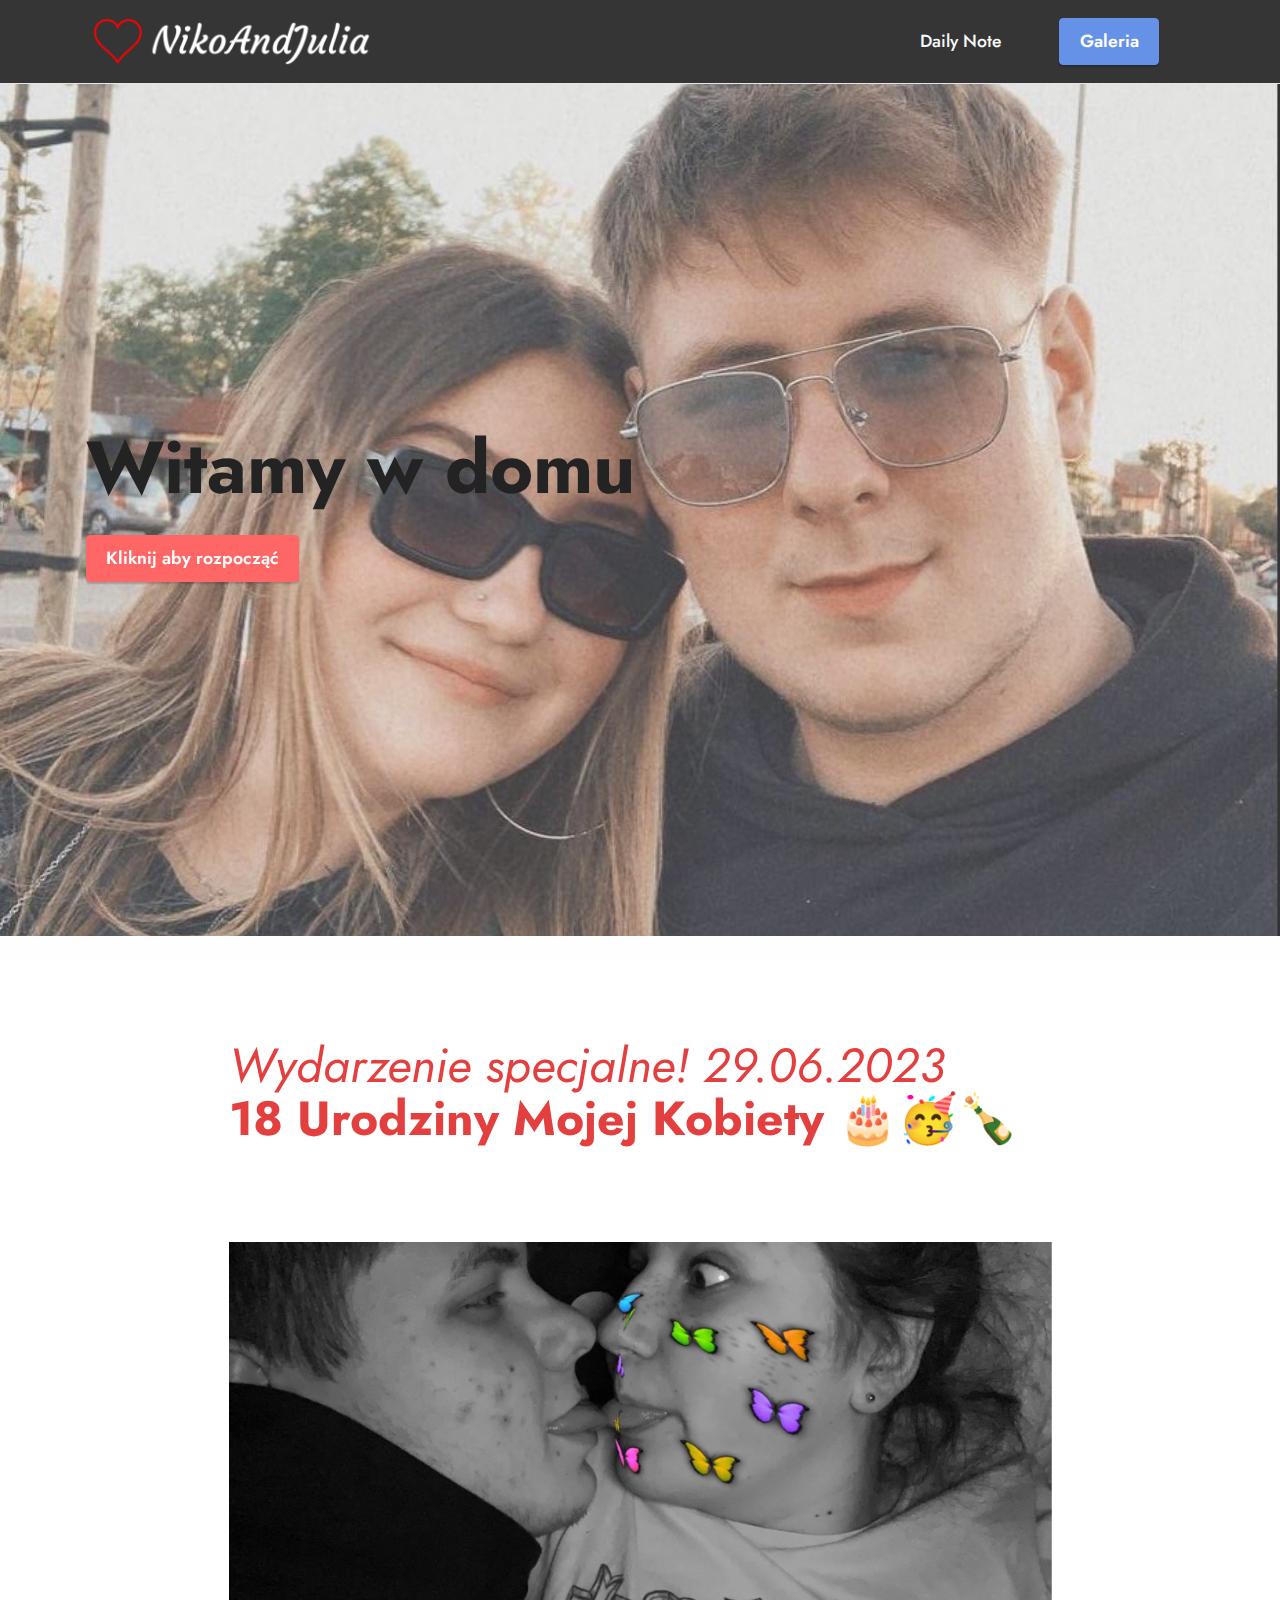
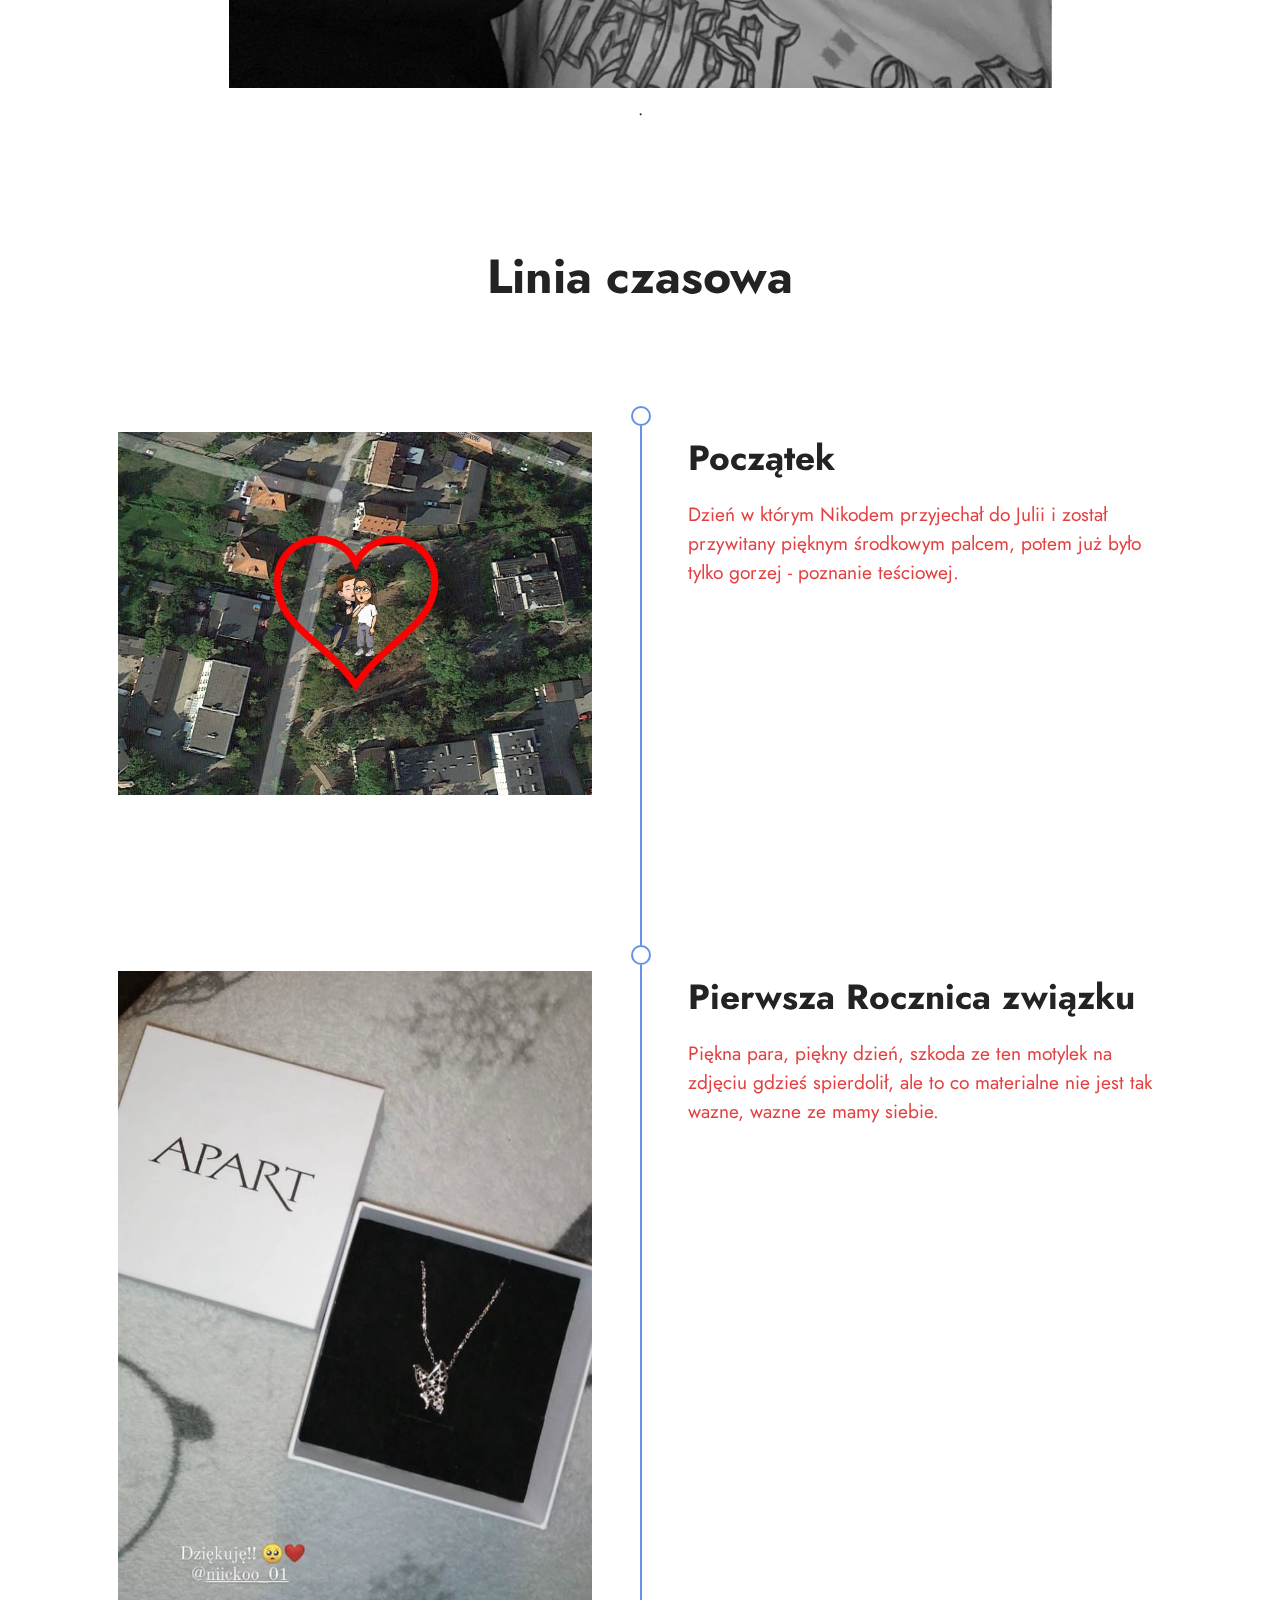
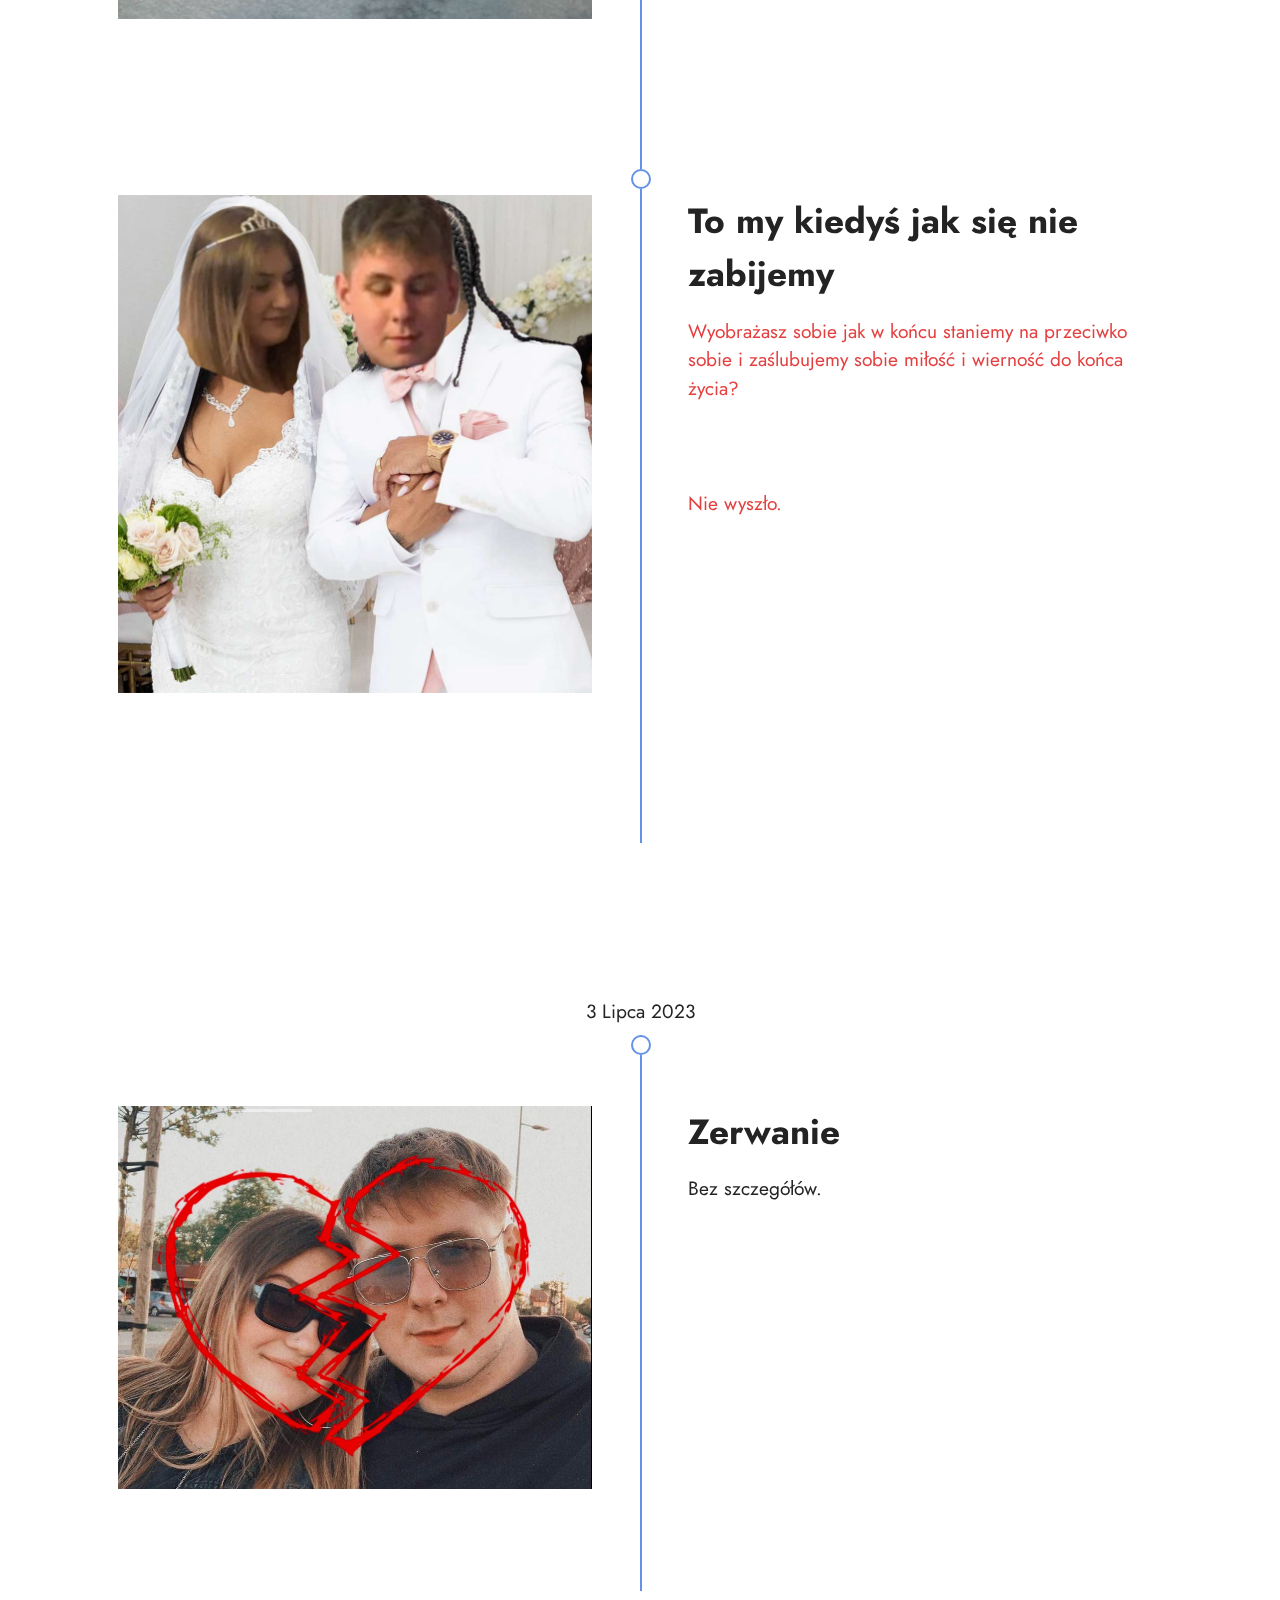
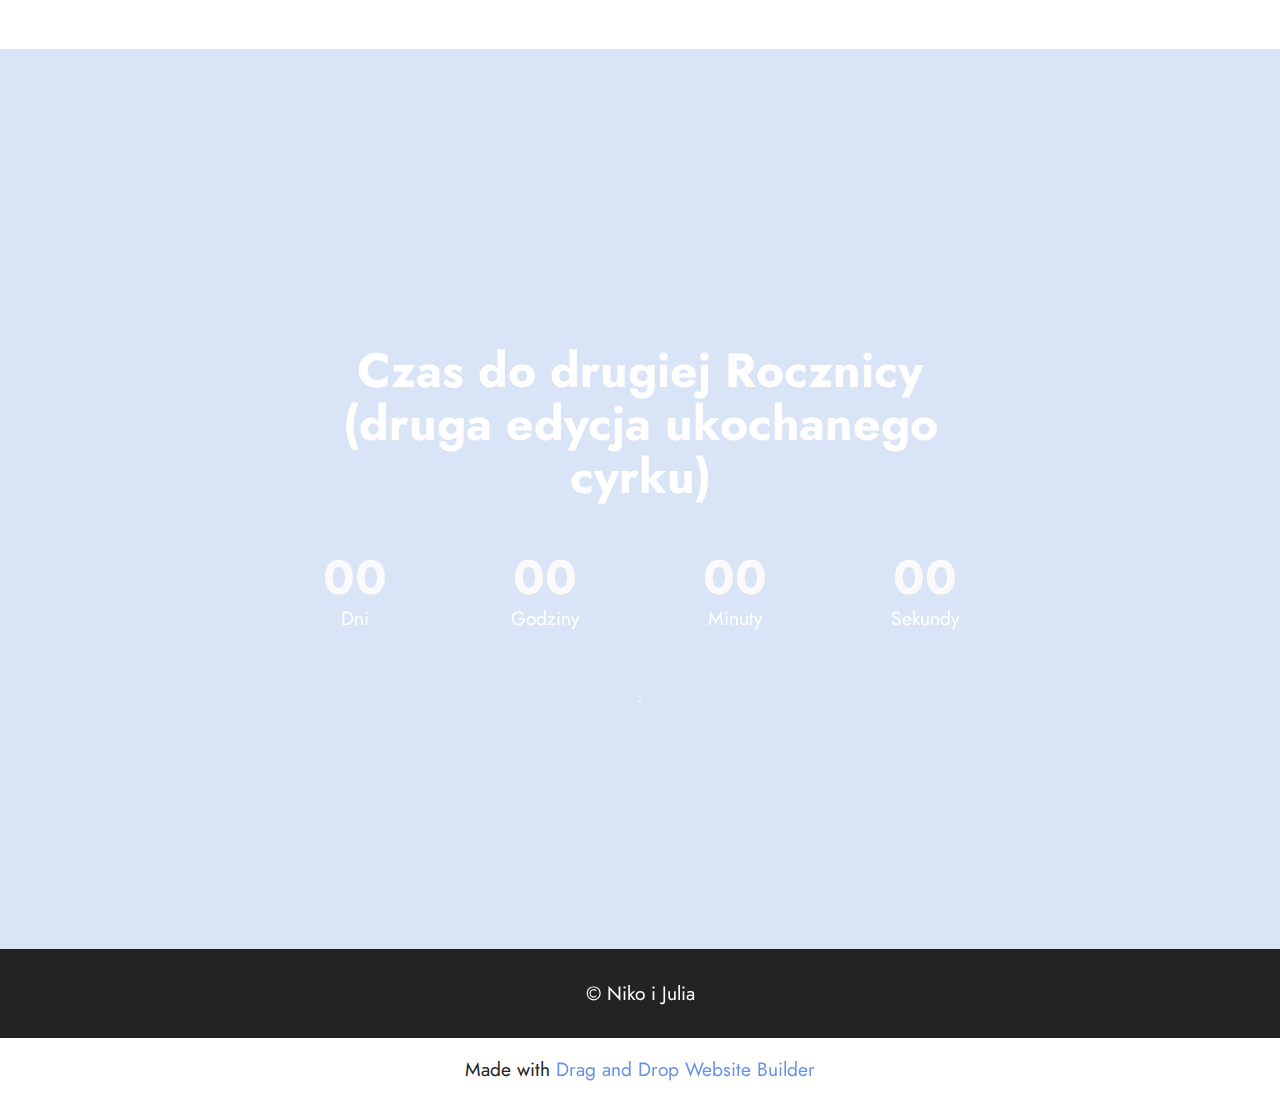
==== commit 79fb40ba: "Add files via upload" ====
--- a/index.html
+++ b/index.html
@@ -175,10 +175,53 @@
                 <div class="col-12 col-md-6">
                     <div class="timeline-text-wrapper">
                         <h4 class="mbr-timeline-title mbr-fonts-style mb-0 display-5"><strong>To my kiedyś jak się nie zabijemy</strong></h4>
-                        <p class="mbr-text mbr-fonts-style mt-3 mb-0 display-7">Wyobrażasz sobie jak w końcu staniemy na przeciwko sobie i zaślubujemy sobie miłość i wierność do końca życia?&nbsp;&nbsp;</p>
-                    </div>
-                </div>
-            </div>
+                        <p class="mbr-text mbr-fonts-style mt-3 mb-0 display-7">Wyobrażasz sobie jak w końcu staniemy na przeciwko sobie i zaślubujemy sobie miłość i wierność do końca życia?&nbsp;&nbsp;<br><br><br><br>Nie wyszło.</p>
+                    </div>
+                </div>
+            </div>
+            
+            
+            
+            
+            
+            
+            
+            
+            
+        </div>
+    </div>
+</section>
+
+<section data-bs-version="5.1" class="timeline3 cid-tIYhEqq8iT" id="timeline3-1n">
+    
+
+    
+    
+    <div class="container">
+        
+        <div class="timelines-container mt-4">
+            <div class="row timeline-element first-separline mb-5">
+                <div class="timeline-date col-12">
+                    <div class="timeline-date-wrapper">
+                        <p class="mbr-timeline-date display-7">
+                            3 Lipca 2023</p>
+                    </div>
+                </div>
+                <span class="iconBackground"></span>
+                <div class="col-12 col-md-6">
+                    <div class="image-wrapper">
+                        <img src="assets/images/352847559-228577172974855-4396891760854925767-n-1-928x750.jpg" alt="" title="">
+                    </div>
+                </div>
+                <div class="col-12 col-md-6">
+                    <div class="timeline-text-wrapper">
+                        <h4 class="mbr-timeline-title mbr-fonts-style mb-0 display-5"><strong>Zerwanie</strong></h4>
+                        <p class="mbr-text mbr-fonts-style mt-3 mb-0 display-7">Bez szczegółów.</p>
+                    </div>
+                </div>
+            </div>
+            
+            
             
             
             
@@ -232,7 +275,7 @@
             </div>
         </div>
     </div>
-</section><section class="display-7" style="padding: 0;align-items: center;justify-content: center;flex-wrap: wrap;    align-content: center;display: flex;position: relative;height: 4rem;"><a href="https://mobiri.se/3036070" style="flex: 1 1;height: 4rem;position: absolute;width: 100%;z-index: 1;"><img alt="" style="height: 4rem;" src="[data-uri]"></a><p style="margin: 0;text-align: center;" class="display-7">Made with &#8204;</p><a style="z-index:1" href="https://mobirise.com/builder/landing-page-software.html">Landing Page Software</a></section><script src="assets/bootstrap/js/bootstrap.bundle.min.js"></script>  <script src="assets/parallax/jarallax.js"></script>  <script src="assets/smoothscroll/smooth-scroll.js"></script>  <script src="assets/ytplayer/index.js"></script>  <script src="assets/countdown/countdown.js"></script>  <script src="assets/vimeoplayer/player.js"></script>  <script src="assets/dropdown/js/navbar-dropdown.js"></script>  <script src="assets/theme/js/script.js"></script>  
+</section><section class="display-7" style="padding: 0;align-items: center;justify-content: center;flex-wrap: wrap;    align-content: center;display: flex;position: relative;height: 4rem;"><a href="https://mobiri.se/3036070" style="flex: 1 1;height: 4rem;position: absolute;width: 100%;z-index: 1;"><img alt="" style="height: 4rem;" src="[data-uri]"></a><p style="margin: 0;text-align: center;" class="display-7">Made with &#8204;</p><a style="z-index:1" href="https://mobirise.com/drag-drop-website-builder.html">Drag and Drop Website Builder</a></section><script src="assets/bootstrap/js/bootstrap.bundle.min.js"></script>  <script src="assets/parallax/jarallax.js"></script>  <script src="assets/smoothscroll/smooth-scroll.js"></script>  <script src="assets/ytplayer/index.js"></script>  <script src="assets/countdown/countdown.js"></script>  <script src="assets/vimeoplayer/player.js"></script>  <script src="assets/dropdown/js/navbar-dropdown.js"></script>  <script src="assets/theme/js/script.js"></script>  
   
   
 </body>
--- a/assets/mobirise/css/mbr-additional.css
+++ b/assets/mobirise/css/mbr-additional.css
@@ -828,6 +828,111 @@
   .cid-tHrUlLh7Wu .timeline-date-wrapper,
   .cid-tHrUlLh7Wu .timeline-text-wrapper,
   .cid-tHrUlLh7Wu .image-wrapper {
+    padding: 2rem;
+  }
+}
+.cid-tHrUlLh7Wu .mbr-text {
+  color: #e43f3f;
+}
+.cid-tIYhEqq8iT {
+  padding-top: 5rem;
+  padding-bottom: 5rem;
+  background-color: #ffffff;
+}
+.cid-tIYhEqq8iT .mbr-fallback-image.disabled {
+  display: none;
+}
+.cid-tIYhEqq8iT .mbr-fallback-image {
+  display: block;
+  background-size: cover;
+  background-position: center center;
+  width: 100%;
+  height: 100%;
+  position: absolute;
+  top: 0;
+}
+.cid-tIYhEqq8iT .timeline-element {
+  position: relative;
+}
+.cid-tIYhEqq8iT .timelines-container {
+  display: flex;
+  flex-wrap: wrap;
+}
+.cid-tIYhEqq8iT .image-wrapper img {
+  width: 100%;
+  object-fit: cover;
+}
+.cid-tIYhEqq8iT .mbr-section-title,
+.cid-tIYhEqq8iT .mbr-section-subtitle,
+.cid-tIYhEqq8iT .timeline-date {
+  text-align: center;
+}
+.cid-tIYhEqq8iT .iconBackground {
+  position: absolute;
+  width: 20px;
+  height: 20px;
+  border-radius: 50%;
+  border: 2px solid #6592e6;
+  margin-left: -9px;
+  padding: 0;
+}
+@media (max-width: 767px) {
+  .cid-tIYhEqq8iT .iconBackground {
+    left: 15px;
+    top: 30px;
+  }
+}
+@media (min-width: 768px) {
+  .cid-tIYhEqq8iT .iconBackground {
+    top: 70px;
+    left: 50%;
+  }
+}
+.cid-tIYhEqq8iT .row:after {
+  content: "";
+  position: absolute;
+  background-color: #6592e6;
+  width: 2px;
+}
+@media (max-width: 767px) {
+  .cid-tIYhEqq8iT .row:after {
+    height: calc(100% + 30px);
+    top: 50px;
+    left: 15px;
+  }
+}
+@media (min-width: 768px) {
+  .cid-tIYhEqq8iT .row:after {
+    height: calc(100% - 20px);
+    top: 90px;
+    left: 50%;
+  }
+}
+@media (max-width: 767px) {
+  .cid-tIYhEqq8iT .timeline-date-wrapper,
+  .cid-tIYhEqq8iT .timeline-text-wrapper,
+  .cid-tIYhEqq8iT .image-wrapper {
+    padding: 0rem;
+    padding-left: 2rem;
+  }
+  .cid-tIYhEqq8iT .mbr-timeline-date {
+    text-align: left !important;
+  }
+  .cid-tIYhEqq8iT .mbr-timeline-title {
+    text-align: left;
+    margin-top: 1rem;
+  }
+}
+@media (max-width: 991px) and (min-width: 768px) {
+  .cid-tIYhEqq8iT .timeline-date-wrapper,
+  .cid-tIYhEqq8iT .timeline-text-wrapper {
+    padding: 1rem;
+  }
+}
+@media (min-width: 992px) {
+  .cid-tIYhEqq8iT .timeline-date-wrapper,
+  .cid-tIYhEqq8iT .timeline-text-wrapper,
+  .cid-tIYhEqq8iT .image-wrapper {
     padding: 2rem;
   }
 }
--- a/assets/mobirise/css/mbr-additional.css
+++ b/assets/mobirise/css/mbr-additional.css
@@ -828,6 +828,111 @@
   .cid-tHrUlLh7Wu .timeline-date-wrapper,
   .cid-tHrUlLh7Wu .timeline-text-wrapper,
   .cid-tHrUlLh7Wu .image-wrapper {
+    padding: 2rem;
+  }
+}
+.cid-tHrUlLh7Wu .mbr-text {
+  color: #e43f3f;
+}
+.cid-tIYhEqq8iT {
+  padding-top: 5rem;
+  padding-bottom: 5rem;
+  background-color: #ffffff;
+}
+.cid-tIYhEqq8iT .mbr-fallback-image.disabled {
+  display: none;
+}
+.cid-tIYhEqq8iT .mbr-fallback-image {
+  display: block;
+  background-size: cover;
+  background-position: center center;
+  width: 100%;
+  height: 100%;
+  position: absolute;
+  top: 0;
+}
+.cid-tIYhEqq8iT .timeline-element {
+  position: relative;
+}
+.cid-tIYhEqq8iT .timelines-container {
+  display: flex;
+  flex-wrap: wrap;
+}
+.cid-tIYhEqq8iT .image-wrapper img {
+  width: 100%;
+  object-fit: cover;
+}
+.cid-tIYhEqq8iT .mbr-section-title,
+.cid-tIYhEqq8iT .mbr-section-subtitle,
+.cid-tIYhEqq8iT .timeline-date {
+  text-align: center;
+}
+.cid-tIYhEqq8iT .iconBackground {
+  position: absolute;
+  width: 20px;
+  height: 20px;
+  border-radius: 50%;
+  border: 2px solid #6592e6;
+  margin-left: -9px;
+  padding: 0;
+}
+@media (max-width: 767px) {
+  .cid-tIYhEqq8iT .iconBackground {
+    left: 15px;
+    top: 30px;
+  }
+}
+@media (min-width: 768px) {
+  .cid-tIYhEqq8iT .iconBackground {
+    top: 70px;
+    left: 50%;
+  }
+}
+.cid-tIYhEqq8iT .row:after {
+  content: "";
+  position: absolute;
+  background-color: #6592e6;
+  width: 2px;
+}
+@media (max-width: 767px) {
+  .cid-tIYhEqq8iT .row:after {
+    height: calc(100% + 30px);
+    top: 50px;
+    left: 15px;
+  }
+}
+@media (min-width: 768px) {
+  .cid-tIYhEqq8iT .row:after {
+    height: calc(100% - 20px);
+    top: 90px;
+    left: 50%;
+  }
+}
+@media (max-width: 767px) {
+  .cid-tIYhEqq8iT .timeline-date-wrapper,
+  .cid-tIYhEqq8iT .timeline-text-wrapper,
+  .cid-tIYhEqq8iT .image-wrapper {
+    padding: 0rem;
+    padding-left: 2rem;
+  }
+  .cid-tIYhEqq8iT .mbr-timeline-date {
+    text-align: left !important;
+  }
+  .cid-tIYhEqq8iT .mbr-timeline-title {
+    text-align: left;
+    margin-top: 1rem;
+  }
+}
+@media (max-width: 991px) and (min-width: 768px) {
+  .cid-tIYhEqq8iT .timeline-date-wrapper,
+  .cid-tIYhEqq8iT .timeline-text-wrapper {
+    padding: 1rem;
+  }
+}
+@media (min-width: 992px) {
+  .cid-tIYhEqq8iT .timeline-date-wrapper,
+  .cid-tIYhEqq8iT .timeline-text-wrapper,
+  .cid-tIYhEqq8iT .image-wrapper {
     padding: 2rem;
   }
 }
